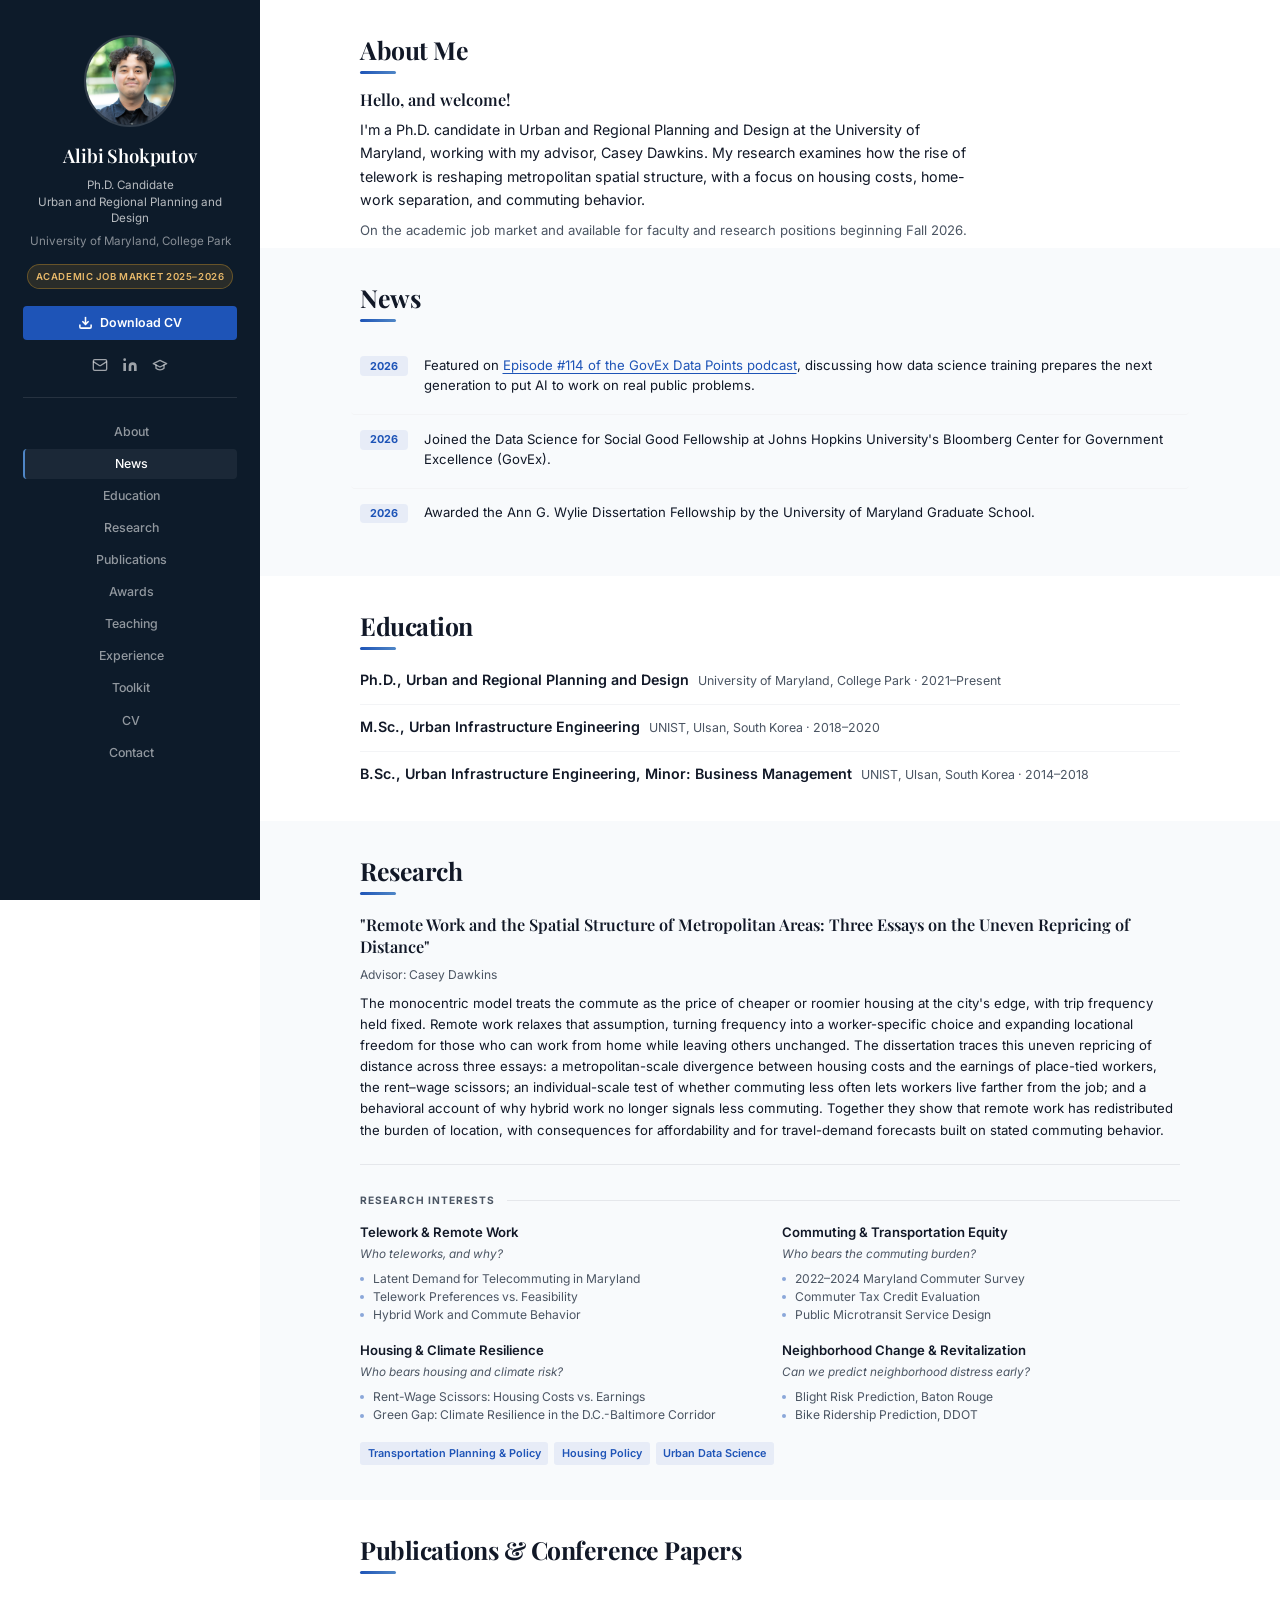
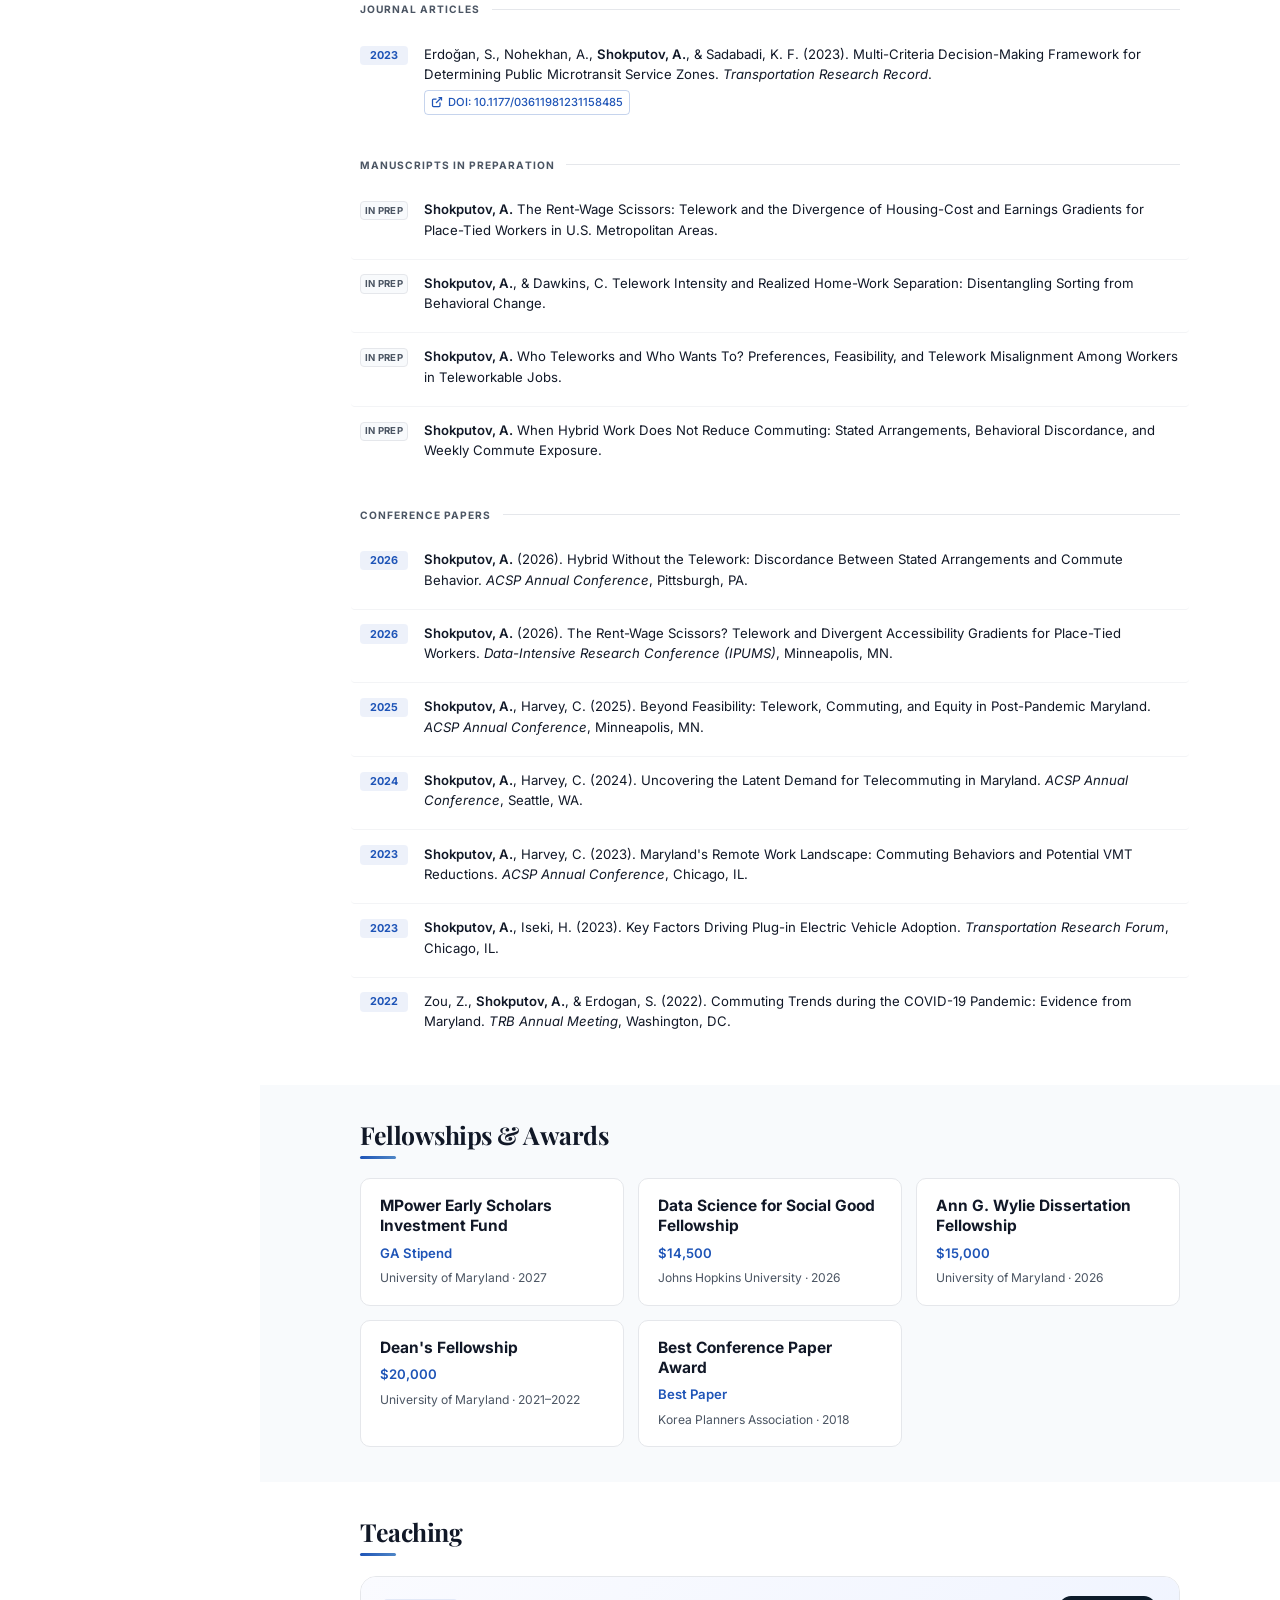
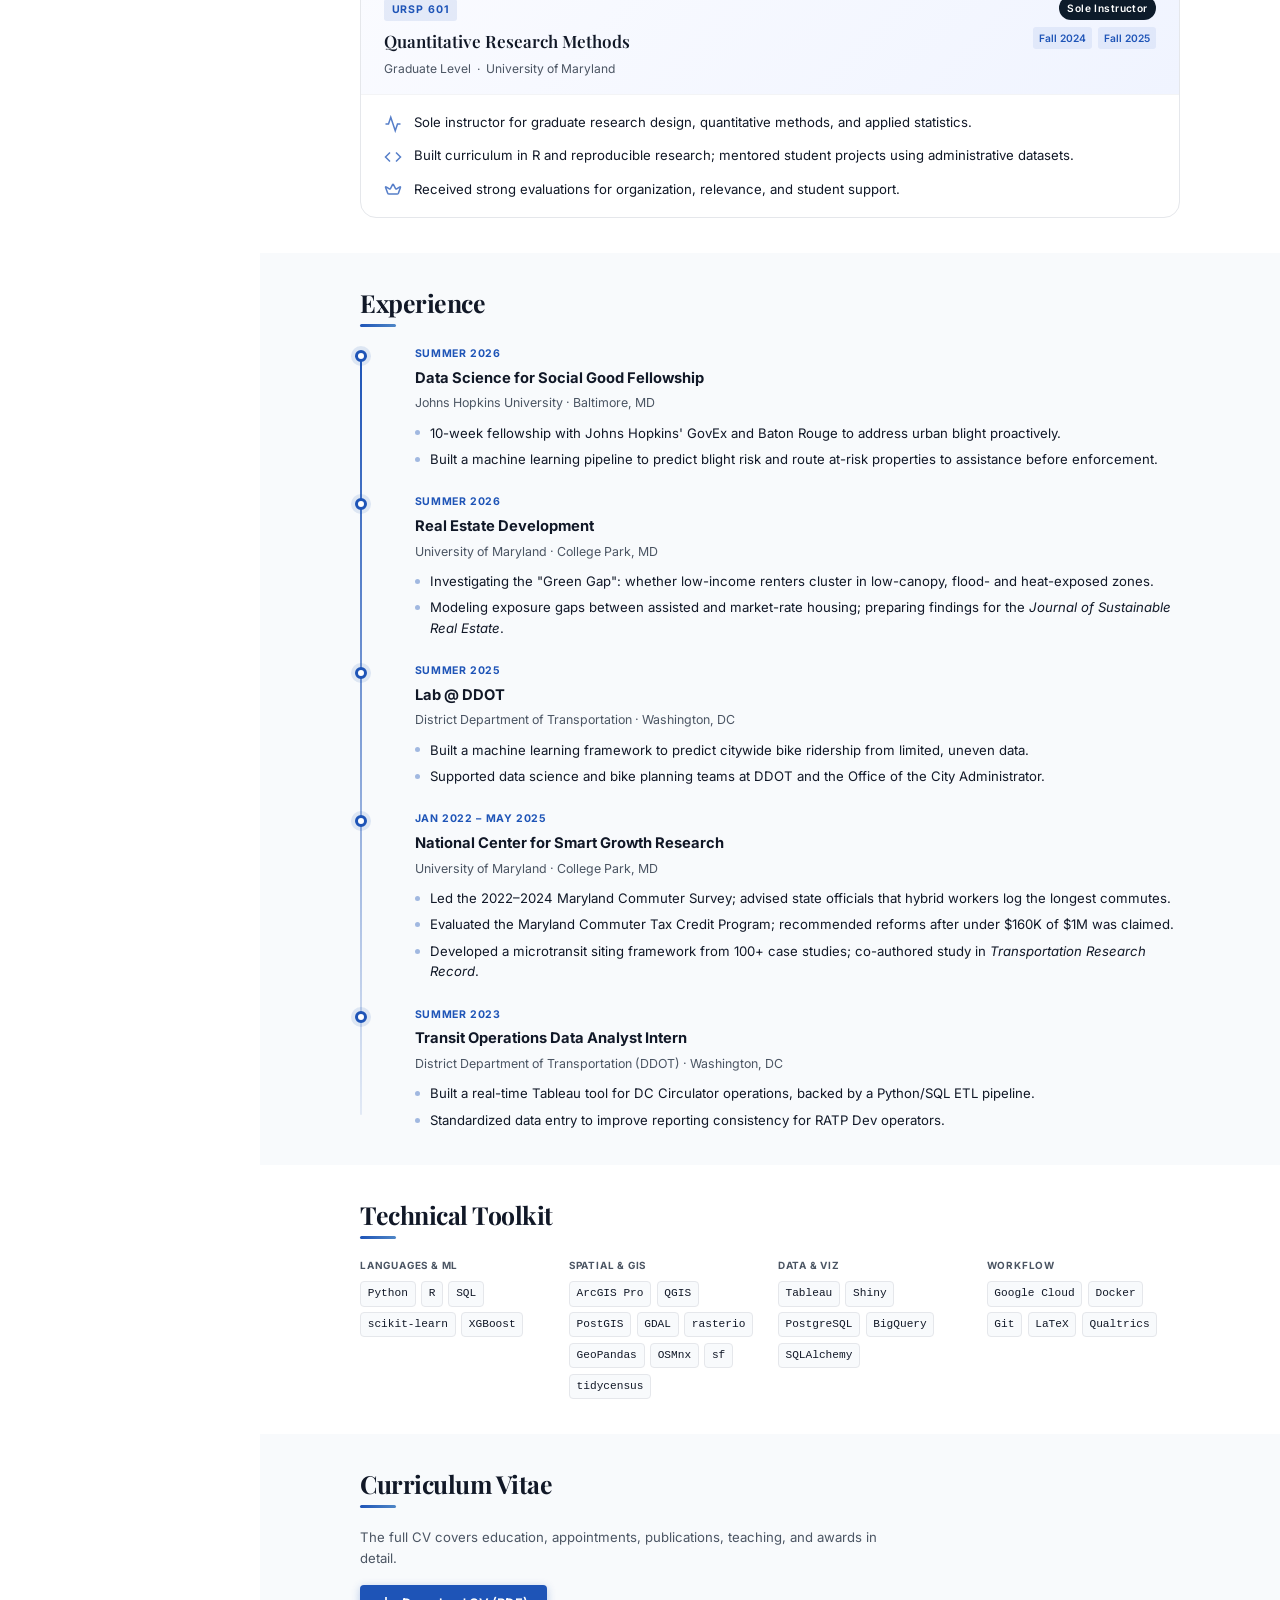
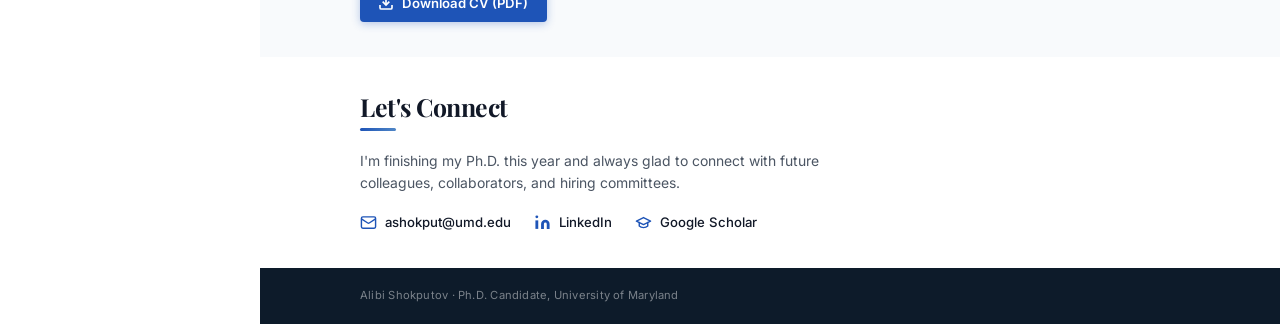
==== index.html @ f3970969 "Add Google Scholar link and a News section Adds the Google Scholar profile to the sidebar and Contac" ====
<!DOCTYPE html>
<html lang="en">
<head>
  <meta charset="UTF-8" />
  <meta name="viewport" content="width=device-width, initial-scale=1.0" />
  <title>Alibi Shokputov · Ph.D. Candidate, Urban Planning</title>
  <meta name="description" content="Alibi Shokputov is a Ph.D. Candidate in Urban and Regional Planning and Design at the University of Maryland, specializing in telework, commuting behavior, and metropolitan spatial economic structure." />
  <meta name="author" content="Alibi Shokputov" />
  <meta property="og:title" content="Alibi Shokputov · Ph.D. Candidate, Urban Planning" />
  <meta property="og:description" content="Ph.D. Candidate at the University of Maryland researching telework, commuting behavior, and metropolitan spatial structure." />
  <meta property="og:type" content="website" />
  <meta property="og:url" content="https://alibishokputov.github.io/" />

  <link rel="preconnect" href="https://fonts.googleapis.com" />
  <link rel="preconnect" href="https://fonts.gstatic.com" crossorigin />
  <link href="https://fonts.googleapis.com/css2?family=Playfair+Display:ital,wght@0,400;0,600;0,700;1,400&family=Inter:wght@300;400;500;600;700&display=swap" rel="stylesheet" />
  <link rel="stylesheet" href="styles.css" />
</head>
<body>

  <a class="skip-link" href="#top">Skip to content</a>

  <!-- ── SIDEBAR ── -->
  <header class="sidebar" id="sidebar">
    <div class="sidebar-bar">
      <a class="sidebar-brand" href="#top">Alibi Shokputov</a>
      <button class="sidebar-toggle" aria-label="Toggle menu" aria-expanded="false" aria-controls="sidebarPanel">
        <svg class="icon-menu" width="22" height="22" viewBox="0 0 24 24" fill="none" stroke="currentColor" stroke-width="2" stroke-linecap="round" aria-hidden="true"><line x1="3" y1="6" x2="21" y2="6"/><line x1="3" y1="12" x2="21" y2="12"/><line x1="3" y1="18" x2="21" y2="18"/></svg>
        <svg class="icon-close" width="22" height="22" viewBox="0 0 24 24" fill="none" stroke="currentColor" stroke-width="2" stroke-linecap="round" aria-hidden="true"><line x1="18" y1="6" x2="6" y2="18"/><line x1="6" y1="6" x2="18" y2="18"/></svg>
      </button>
    </div>

    <div class="sidebar-panel" id="sidebarPanel">
      <div class="sidebar-photo">
        <img
          src="photos/Alibi%20Shokputov%20Headshot%20%287%29.jpg"
          alt="Alibi Shokputov"
          width="104"
          height="104"
        />
      </div>
      <h1 class="sidebar-name">Alibi Shokputov</h1>
      <p class="sidebar-title">Ph.D. Candidate<br>Urban and Regional Planning and Design</p>
      <p class="sidebar-inst">University of Maryland, College Park</p>

      <span class="sidebar-badge">Academic Job Market 2025&ndash;2026</span>

      <a class="sidebar-cv" href="CV_Alibi_Shokputov.pdf" download>
        <svg width="15" height="15" viewBox="0 0 24 24" fill="none" stroke="currentColor" stroke-width="2.5" aria-hidden="true"><path d="M21 15v4a2 2 0 0 1-2 2H5a2 2 0 0 1-2-2v-4"/><polyline points="7 10 12 15 17 10"/><line x1="12" y1="15" x2="12" y2="3"/></svg>
        Download CV
      </a>

      <div class="sidebar-social">
        <a href="mailto:ashokput@umd.edu" aria-label="Email">
          <svg width="16" height="16" viewBox="0 0 24 24" fill="none" stroke="currentColor" stroke-width="2" aria-hidden="true"><rect x="2" y="4" width="20" height="16" rx="2"/><path d="m22 7-8.97 5.7a1.94 1.94 0 0 1-2.06 0L2 7"/></svg>
        </a>
        <a href="https://linkedin.com/in/alibi-shokputov" target="_blank" rel="noopener noreferrer" aria-label="LinkedIn">
          <svg width="16" height="16" viewBox="0 0 24 24" fill="currentColor" aria-hidden="true"><path d="M16 8a6 6 0 0 1 6 6v7h-4v-7a2 2 0 0 0-2-2 2 2 0 0 0-2 2v7h-4v-7a6 6 0 0 1 6-6z"/><rect x="2" y="9" width="4" height="12"/><circle cx="4" cy="4" r="2"/></svg>
        </a>
        <a href="https://scholar.google.com/citations?user=Bo6DQaUAAAAJ&amp;hl=en" target="_blank" rel="noopener noreferrer" aria-label="Google Scholar">
          <svg width="16" height="16" viewBox="0 0 24 24" fill="none" stroke="currentColor" stroke-width="2" stroke-linecap="round" stroke-linejoin="round" aria-hidden="true"><path d="M22 10 12 5 2 10l10 5 10-5Z"/><path d="M6 12v5c3 3 9 3 12 0v-5"/></svg>
        </a>
      </div>

      <nav class="sidebar-nav" aria-label="Section outline">
        <ul>
          <li><a href="#about">About</a></li>
          <li><a href="#news">News</a></li>
          <li><a href="#education">Education</a></li>
          <li><a href="#research">Research</a></li>
          <li><a href="#publications">Publications</a></li>
          <li><a href="#awards">Awards</a></li>
          <li><a href="#teaching">Teaching</a></li>
          <li><a href="#experience">Experience</a></li>
          <li><a href="#toolkit">Toolkit</a></li>
          <li><a href="#cv">CV</a></li>
          <li><a href="#contact">Contact</a></li>
        </ul>
      </nav>
    </div>
  </header>

  <main class="page-main" id="top">

    <!-- ── INTRO ── -->
    <section id="about" class="intro" aria-labelledby="about-heading">
      <div class="container">
        <h2 id="about-heading" class="section-title">About Me</h2>
        <p class="intro-greeting">Hello, and welcome!</p>
        <p class="intro-bio">
          I'm a Ph.D. candidate in Urban and Regional Planning and Design at the
          University of Maryland, working with my advisor, Casey Dawkins. My research
          examines how the rise of telework is reshaping metropolitan spatial structure,
          with a focus on housing costs, home-work separation, and commuting behavior.
        </p>
        <p class="intro-bio-secondary">
          On the academic job market and available for faculty and research positions beginning Fall 2026.
        </p>
      </div>
    </section>

    <!-- ── NEWS ── -->
    <section id="news" class="section section-alt" aria-labelledby="news-heading">
      <div class="container">
        <div class="section-header reveal">
          <h2 id="news-heading" class="section-title">News</h2>
        </div>
        <div class="pub-list">
          <div class="pub-item reveal">
            <div class="pub-year">2026</div>
            <div class="pub-body">
              <p class="pub-citation">
                Featured on <a href="https://open.spotify.com/episode/4eUxn281qxBSCKIvLGZCk2?si=a34c5520b9e842f4" target="_blank" rel="noopener noreferrer">Episode #114 of the GovEx Data Points podcast</a>,
                discussing how data science training prepares the next generation to put AI to work on real public problems.
              </p>
            </div>
          </div>
          <div class="pub-item reveal reveal-delay-1">
            <div class="pub-year">2026</div>
            <div class="pub-body">
              <p class="pub-citation">
                Joined the Data Science for Social Good Fellowship at Johns Hopkins University's Bloomberg Center for Government Excellence (GovEx).
              </p>
            </div>
          </div>
          <div class="pub-item reveal reveal-delay-2">
            <div class="pub-year">2026</div>
            <div class="pub-body">
              <p class="pub-citation">
                Awarded the Ann G. Wylie Dissertation Fellowship by the University of Maryland Graduate School.
              </p>
            </div>
          </div>
        </div>
      </div>
    </section>

    <!-- ── EDUCATION ── -->
    <section id="education" class="section" aria-labelledby="education-heading">
      <div class="container">
        <div class="section-header reveal">
          <h2 id="education-heading" class="section-title">Education</h2>
        </div>

        <ul class="edu-list reveal">
          <li>
            <strong>Ph.D., Urban and Regional Planning and Design</strong>
            <span class="edu-meta">University of Maryland, College Park &middot; 2021&ndash;Present</span>
          </li>
          <li>
            <strong>M.Sc., Urban Infrastructure Engineering</strong>
            <span class="edu-meta">UNIST, Ulsan, South Korea &middot; 2018&ndash;2020</span>
          </li>
          <li>
            <strong>B.Sc., Urban Infrastructure Engineering, Minor: Business Management</strong>
            <span class="edu-meta">UNIST, Ulsan, South Korea &middot; 2014&ndash;2018</span>
          </li>
        </ul>
      </div>
    </section>

    <!-- ── RESEARCH ── -->
    <section id="research" class="section section-alt" aria-labelledby="research-heading">
      <div class="container">
        <div class="section-header reveal">
          <h2 id="research-heading" class="section-title">Research</h2>
        </div>

        <!-- Dissertation -->
        <div class="dissertation-block reveal">
          <h3 class="dissertation-title">
            "Remote Work and the Spatial Structure of Metropolitan Areas: Three Essays on the Uneven Repricing of Distance"
          </h3>
          <p class="dissertation-meta">Advisor: Casey Dawkins</p>
          <p class="dissertation-desc">
            The monocentric model treats the commute as the price of cheaper or roomier
            housing at the city's edge, with trip frequency held fixed. Remote work relaxes
            that assumption, turning frequency into a worker-specific choice and expanding
            locational freedom for those who can work from home while leaving others
            unchanged. The dissertation traces this uneven repricing of distance across
            three essays: a metropolitan-scale divergence between housing costs and the
            earnings of place-tied workers, the rent&ndash;wage scissors; an individual-scale
            test of whether commuting less often lets workers live farther from the job;
            and a behavioral account of why hybrid work no longer signals less commuting.
            Together they show that remote work has redistributed the burden of location,
            with consequences for affordability and for travel-demand forecasts built on
            stated commuting behavior.
          </p>
        </div>

        <!-- Research Focus Areas -->
        <h3 class="subsection-title reveal">Research Interests</h3>
        <div class="research-themes reveal">
          <div class="research-theme">
            <h4>Telework &amp; Remote Work</h4>
            <p class="research-theme-q">Who teleworks, and why?</p>
            <ul>
              <li>Latent Demand for Telecommuting in Maryland</li>
              <li>Telework Preferences vs. Feasibility</li>
              <li>Hybrid Work and Commute Behavior</li>
            </ul>
          </div>
          <div class="research-theme">
            <h4>Commuting &amp; Transportation Equity</h4>
            <p class="research-theme-q">Who bears the commuting burden?</p>
            <ul>
              <li>2022&ndash;2024 Maryland Commuter Survey</li>
              <li>Commuter Tax Credit Evaluation</li>
              <li>Public Microtransit Service Design</li>
            </ul>
          </div>
          <div class="research-theme">
            <h4>Housing &amp; Climate Resilience</h4>
            <p class="research-theme-q">Who bears housing and climate risk?</p>
            <ul>
              <li>Rent-Wage Scissors: Housing Costs vs. Earnings</li>
              <li>Green Gap: Climate Resilience in the D.C.-Baltimore Corridor</li>
            </ul>
          </div>
          <div class="research-theme">
            <h4>Neighborhood Change &amp; Revitalization</h4>
            <p class="research-theme-q">Can we predict neighborhood distress early?</p>
            <ul>
              <li>Blight Risk Prediction, Baton Rouge</li>
              <li>Bike Ridership Prediction, DDOT</li>
            </ul>
          </div>
        </div>
        <div class="research-tags reveal">
          <span class="research-tag">Transportation Planning &amp; Policy</span>
          <span class="research-tag">Housing Policy</span>
          <span class="research-tag">Urban Data Science</span>
        </div>
      </div>
    </section>

    <!-- ── PUBLICATIONS ── -->
    <section id="publications" class="section" aria-labelledby="pub-heading">
      <div class="container">
        <div class="section-header reveal">
          <h2 id="pub-heading" class="section-title">Publications &amp; Conference Papers</h2>
        </div>

        <h3 class="subsection-title reveal">Journal Articles</h3>
        <div class="pub-list">
          <div class="pub-item reveal">
            <div class="pub-year">2023</div>
            <div class="pub-body">
              <p class="pub-citation">
                Erdoğan, S., Nohekhan, A., <strong>Shokputov, A.</strong>, &amp; Sadabadi, K. F. (2023).
                Multi-Criteria Decision-Making Framework for Determining Public Microtransit Service Zones.
                <em>Transportation Research Record</em>.
              </p>
              <a class="pub-doi" href="https://doi.org/10.1177/03611981231158485" target="_blank" rel="noopener noreferrer">
                <svg width="12" height="12" viewBox="0 0 24 24" fill="none" stroke="currentColor" stroke-width="2.5" aria-hidden="true"><path d="M18 13v6a2 2 0 0 1-2 2H5a2 2 0 0 1-2-2V8a2 2 0 0 1 2-2h6"/><polyline points="15 3 21 3 21 9"/><line x1="10" y1="14" x2="21" y2="3"/></svg>
                DOI: 10.1177/03611981231158485
              </a>
            </div>
          </div>
        </div>

        <h3 class="subsection-title reveal">Manuscripts in Preparation</h3>
        <div class="pub-list">
          <div class="pub-item reveal">
            <div class="pub-tag">In Prep</div>
            <div class="pub-body">
              <p class="pub-citation">
                <strong>Shokputov, A.</strong>
                The Rent-Wage Scissors: Telework and the Divergence of Housing-Cost and Earnings Gradients
                for Place-Tied Workers in U.S. Metropolitan Areas.
              </p>
            </div>
          </div>
          <div class="pub-item reveal reveal-delay-1">
            <div class="pub-tag">In Prep</div>
            <div class="pub-body">
              <p class="pub-citation">
                <strong>Shokputov, A.</strong>, &amp; Dawkins, C.
                Telework Intensity and Realized Home-Work Separation: Disentangling Sorting from Behavioral Change.
              </p>
            </div>
          </div>
          <div class="pub-item reveal reveal-delay-2">
            <div class="pub-tag">In Prep</div>
            <div class="pub-body">
              <p class="pub-citation">
                <strong>Shokputov, A.</strong>
                Who Teleworks and Who Wants To? Preferences, Feasibility, and Telework Misalignment Among
                Workers in Teleworkable Jobs.
              </p>
            </div>
          </div>
          <div class="pub-item reveal reveal-delay-3">
            <div class="pub-tag">In Prep</div>
            <div class="pub-body">
              <p class="pub-citation">
                <strong>Shokputov, A.</strong>
                When Hybrid Work Does Not Reduce Commuting: Stated Arrangements, Behavioral Discordance,
                and Weekly Commute Exposure.
              </p>
            </div>
          </div>
        </div>

        <h3 class="subsection-title reveal">Conference Papers</h3>
        <div class="pub-list">
          <div class="pub-item reveal">
            <div class="pub-year">2026</div>
            <div class="pub-body">
              <p class="pub-citation">
                <strong>Shokputov, A.</strong> (2026).
                Hybrid Without the Telework: Discordance Between Stated Arrangements and Commute Behavior.
                <em>ACSP Annual Conference</em>, Pittsburgh, PA.
              </p>
            </div>
          </div>
          <div class="pub-item reveal reveal-delay-1">
            <div class="pub-year">2026</div>
            <div class="pub-body">
              <p class="pub-citation">
                <strong>Shokputov, A.</strong> (2026).
                The Rent-Wage Scissors? Telework and Divergent Accessibility Gradients for Place-Tied Workers.
                <em>Data-Intensive Research Conference (IPUMS)</em>, Minneapolis, MN.
              </p>
            </div>
          </div>
          <div class="pub-item reveal reveal-delay-2">
            <div class="pub-year">2025</div>
            <div class="pub-body">
              <p class="pub-citation">
                <strong>Shokputov, A.</strong>, Harvey, C. (2025).
                Beyond Feasibility: Telework, Commuting, and Equity in Post-Pandemic Maryland.
                <em>ACSP Annual Conference</em>, Minneapolis, MN.
              </p>
            </div>
          </div>
          <div class="pub-item reveal reveal-delay-3">
            <div class="pub-year">2024</div>
            <div class="pub-body">
              <p class="pub-citation">
                <strong>Shokputov, A.</strong>, Harvey, C. (2024).
                Uncovering the Latent Demand for Telecommuting in Maryland.
                <em>ACSP Annual Conference</em>, Seattle, WA.
              </p>
            </div>
          </div>
          <div class="pub-item reveal">
            <div class="pub-year">2023</div>
            <div class="pub-body">
              <p class="pub-citation">
                <strong>Shokputov, A.</strong>, Harvey, C. (2023).
                Maryland's Remote Work Landscape: Commuting Behaviors and Potential VMT Reductions.
                <em>ACSP Annual Conference</em>, Chicago, IL.
              </p>
            </div>
          </div>
          <div class="pub-item reveal reveal-delay-1">
            <div class="pub-year">2023</div>
            <div class="pub-body">
              <p class="pub-citation">
                <strong>Shokputov, A.</strong>, Iseki, H. (2023).
                Key Factors Driving Plug-in Electric Vehicle Adoption.
                <em>Transportation Research Forum</em>, Chicago, IL.
              </p>
            </div>
          </div>
          <div class="pub-item reveal reveal-delay-2">
            <div class="pub-year">2022</div>
            <div class="pub-body">
              <p class="pub-citation">
                Zou, Z., <strong>Shokputov, A.</strong>, &amp; Erdogan, S. (2022).
                Commuting Trends during the COVID-19 Pandemic: Evidence from Maryland.
                <em>TRB Annual Meeting</em>, Washington, DC.
              </p>
            </div>
          </div>
        </div>
      </div>
    </section>

    <!-- ── AWARDS ── -->
    <section id="awards" class="section section-alt" aria-labelledby="awards-heading">
      <div class="container">
        <div class="section-header reveal">
          <h2 id="awards-heading" class="section-title">Fellowships &amp; Awards</h2>
        </div>
        <div class="awards-grid reveal">
          <div class="award-item">
            <div class="award-name">MPower Early Scholars Investment Fund</div>
            <div class="award-amt award-amt-text">GA Stipend</div>
            <div class="award-org">University of Maryland · 2027</div>
          </div>
          <div class="award-item">
            <div class="award-name">Data Science for Social Good Fellowship</div>
            <div class="award-amt">$14,500</div>
            <div class="award-org">Johns Hopkins University · 2026</div>
          </div>
          <div class="award-item">
            <div class="award-name">Ann G. Wylie Dissertation Fellowship</div>
            <div class="award-amt">$15,000</div>
            <div class="award-org">University of Maryland · 2026</div>
          </div>
          <div class="award-item">
            <div class="award-name">Dean's Fellowship</div>
            <div class="award-amt">$20,000</div>
            <div class="award-org">University of Maryland · 2021–2022</div>
          </div>
          <div class="award-item">
            <div class="award-name">Best Conference Paper Award</div>
            <div class="award-amt award-amt-text">Best Paper</div>
            <div class="award-org">Korea Planners Association · 2018</div>
          </div>
        </div>
      </div>
    </section>

    <!-- ── TEACHING ── -->
    <section id="teaching" class="section" aria-labelledby="teach-heading">
      <div class="container">
        <div class="section-header reveal">
          <h2 id="teach-heading" class="section-title">Teaching</h2>
        </div>

        <div class="teaching-card reveal">
          <div class="teaching-card-header">
            <div class="teaching-course">
              <span class="course-code">URSP 601</span>
              <h3 class="course-name">Quantitative Research Methods</h3>
              <p class="course-sub">Graduate Level &nbsp;·&nbsp; University of Maryland</p>
            </div>
            <div class="teaching-meta">
              <div class="teaching-badge">Sole Instructor</div>
              <div class="teaching-terms">
                <span class="term-tag">Fall 2024</span>
                <span class="term-tag">Fall 2025</span>
              </div>
            </div>
          </div>
          <div class="teaching-body">
            <div class="teaching-detail">
              <svg width="18" height="18" viewBox="0 0 24 24" fill="none" stroke="currentColor" stroke-width="2" aria-hidden="true"><polyline points="22 12 18 12 15 21 9 3 6 12 2 12"/></svg>
              <p>Sole instructor for graduate research design, quantitative methods, and applied statistics.</p>
            </div>
            <div class="teaching-detail">
              <svg width="18" height="18" viewBox="0 0 24 24" fill="none" stroke="currentColor" stroke-width="2" aria-hidden="true"><polyline points="16 18 22 12 16 6"/><polyline points="8 6 2 12 8 18"/></svg>
              <p>Built curriculum in R and reproducible research; mentored student projects using administrative datasets.</p>
            </div>
            <div class="teaching-detail">
              <svg width="18" height="18" viewBox="0 0 24 24" fill="none" stroke="currentColor" stroke-width="2" aria-hidden="true"><path d="M11.562 3.266a.5.5 0 0 1 .876 0L15.39 8.87a1 1 0 0 0 1.516.294L21.183 6.4a.5.5 0 0 1 .798.519l-2.815 8.197A2 2 0 0 1 17.268 16H6.732a2 2 0 0 1-1.898-1.385L2.02 6.919a.5.5 0 0 1 .798-.519l4.276 2.764a1 1 0 0 0 1.516-.294z"/></svg>
              <p>Received strong evaluations for organization, relevance, and student support.</p>
            </div>
          </div>
        </div>
      </div>
    </section>

    <!-- ── EXPERIENCE ── -->
    <section id="experience" class="section section-alt" aria-labelledby="exp-heading">
      <div class="container">
        <div class="section-header reveal">
          <h2 id="exp-heading" class="section-title">Experience</h2>
        </div>

        <div class="timeline">

          <div class="timeline-item reveal">
            <div class="timeline-marker">
              <div class="timeline-dot"></div>
            </div>
            <div class="timeline-content">
              <div class="timeline-header">
                <div>
                  <span class="timeline-year">Summer 2026</span>
                  <h3 class="timeline-title">Data Science for Social Good Fellowship</h3>
                  <p class="timeline-org">Johns Hopkins University · Baltimore, MD</p>
                </div>
              </div>
              <ul class="timeline-details">
                <li>10-week fellowship with Johns Hopkins' GovEx and Baton Rouge to address urban blight proactively.</li>
                <li>Built a machine learning pipeline to predict blight risk and route at-risk properties to assistance before enforcement.</li>
              </ul>
            </div>
          </div>

          <div class="timeline-item reveal">
            <div class="timeline-marker">
              <div class="timeline-dot"></div>
            </div>
            <div class="timeline-content">
              <div class="timeline-header">
                <div>
                  <span class="timeline-year">Summer 2026</span>
                  <h3 class="timeline-title">Real Estate Development</h3>
                  <p class="timeline-org">University of Maryland · College Park, MD</p>
                </div>
              </div>
              <ul class="timeline-details">
                <li>Investigating the "Green Gap": whether low-income renters cluster in low-canopy, flood- and heat-exposed zones.</li>
                <li>Modeling exposure gaps between assisted and market-rate housing; preparing findings for the <em>Journal of Sustainable Real Estate</em>.</li>
              </ul>
            </div>
          </div>

          <div class="timeline-item reveal">
            <div class="timeline-marker">
              <div class="timeline-dot"></div>
            </div>
            <div class="timeline-content">
              <div class="timeline-header">
                <div>
                  <span class="timeline-year">Summer 2025</span>
                  <h3 class="timeline-title">Lab @ DDOT</h3>
                  <p class="timeline-org">District Department of Transportation · Washington, DC</p>
                </div>
              </div>
              <ul class="timeline-details">
                <li>Built a machine learning framework to predict citywide bike ridership from limited, uneven data.</li>
                <li>Supported data science and bike planning teams at DDOT and the Office of the City Administrator.</li>
              </ul>
            </div>
          </div>

          <div class="timeline-item reveal">
            <div class="timeline-marker">
              <div class="timeline-dot"></div>
            </div>
            <div class="timeline-content">
              <div class="timeline-header">
                <div>
                  <span class="timeline-year">Jan 2022 – May 2025</span>
                  <h3 class="timeline-title">National Center for Smart Growth Research</h3>
                  <p class="timeline-org">University of Maryland · College Park, MD</p>
                </div>
              </div>
              <ul class="timeline-details">
                <li>Led the 2022&ndash;2024 Maryland Commuter Survey; advised state officials that hybrid workers log the longest commutes.</li>
                <li>Evaluated the Maryland Commuter Tax Credit Program; recommended reforms after under $160K of $1M was claimed.</li>
                <li>Developed a microtransit siting framework from 100+ case studies; co-authored study in <em>Transportation Research Record</em>.</li>
              </ul>
            </div>
          </div>

          <div class="timeline-item reveal">
            <div class="timeline-marker">
              <div class="timeline-dot"></div>
            </div>
            <div class="timeline-content">
              <div class="timeline-header">
                <div>
                  <span class="timeline-year">Summer 2023</span>
                  <h3 class="timeline-title">Transit Operations Data Analyst Intern</h3>
                  <p class="timeline-org">District Department of Transportation (DDOT) · Washington, DC</p>
                </div>
              </div>
              <ul class="timeline-details">
                <li>Built a real-time Tableau tool for DC Circulator operations, backed by a Python/SQL ETL pipeline.</li>
                <li>Standardized data entry to improve reporting consistency for RATP Dev operators.</li>
              </ul>
            </div>
          </div>

        </div><!-- /timeline -->

      </div>
    </section>

    <!-- ── TOOLKIT ── -->
    <section id="toolkit" class="section" aria-labelledby="toolkit-heading">
      <div class="container">
        <div class="section-header reveal">
          <h2 id="toolkit-heading" class="section-title">Technical Toolkit</h2>
        </div>
        <div class="toolkit-grid reveal">
          <div class="toolkit-group">
            <p class="toolkit-group-label">Languages &amp; ML</p>
            <div class="toolkit-tags">
              <span class="tag">Python</span>
              <span class="tag">R</span>
              <span class="tag">SQL</span>
              <span class="tag">scikit-learn</span>
              <span class="tag">XGBoost</span>
            </div>
          </div>
          <div class="toolkit-group">
            <p class="toolkit-group-label">Spatial &amp; GIS</p>
            <div class="toolkit-tags">
              <span class="tag">ArcGIS Pro</span>
              <span class="tag">QGIS</span>
              <span class="tag">PostGIS</span>
              <span class="tag">GDAL</span>
              <span class="tag">rasterio</span>
              <span class="tag">GeoPandas</span>
              <span class="tag">OSMnx</span>
              <span class="tag">sf</span>
              <span class="tag">tidycensus</span>
            </div>
          </div>
          <div class="toolkit-group">
            <p class="toolkit-group-label">Data &amp; Viz</p>
            <div class="toolkit-tags">
              <span class="tag">Tableau</span>
              <span class="tag">Shiny</span>
              <span class="tag">PostgreSQL</span>
              <span class="tag">BigQuery</span>
              <span class="tag">SQLAlchemy</span>
            </div>
          </div>
          <div class="toolkit-group">
            <p class="toolkit-group-label">Workflow</p>
            <div class="toolkit-tags">
              <span class="tag">Google Cloud</span>
              <span class="tag">Docker</span>
              <span class="tag">Git</span>
              <span class="tag">LaTeX</span>
              <span class="tag">Qualtrics</span>
            </div>
          </div>
        </div>
      </div>
    </section>

    <!-- ── CV ── -->
    <section id="cv" class="section section-alt" aria-labelledby="cv-heading">
      <div class="container">
        <div class="section-header reveal">
          <h2 id="cv-heading" class="section-title">Curriculum Vitae</h2>
        </div>
        <p class="cv-lede reveal">The full CV covers education, appointments, publications, teaching, and awards in detail.</p>
        <div class="cv-actions reveal">
          <a class="btn-primary" href="CV_Alibi_Shokputov.pdf" download>
            <svg width="16" height="16" viewBox="0 0 24 24" fill="none" stroke="currentColor" stroke-width="2.5" aria-hidden="true"><path d="M21 15v4a2 2 0 0 1-2 2H5a2 2 0 0 1-2-2v-4"/><polyline points="7 10 12 15 17 10"/><line x1="12" y1="15" x2="12" y2="3"/></svg>
            Download CV (PDF)
          </a>
        </div>
      </div>
    </section>

    <!-- ── CONTACT ── -->
    <section id="contact" class="section" aria-labelledby="contact-heading">
      <div class="container">
        <div class="section-header reveal">
          <h2 id="contact-heading" class="section-title">Let's Connect</h2>
        </div>
        <div class="contact-block reveal">
          <p class="contact-lede">
            I'm finishing my Ph.D. this year and always glad to connect with future colleagues, collaborators, and hiring committees.
          </p>
          <div class="contact-methods">
            <a href="mailto:ashokput@umd.edu" class="contact-method">
              <svg width="17" height="17" viewBox="0 0 24 24" fill="none" stroke="currentColor" stroke-width="2" aria-hidden="true"><rect x="2" y="4" width="20" height="16" rx="2"/><path d="m22 7-8.97 5.7a1.94 1.94 0 0 1-2.06 0L2 7"/></svg>
              ashokput@umd.edu
            </a>
            <a href="https://linkedin.com/in/alibi-shokputov" target="_blank" rel="noopener noreferrer" class="contact-method">
              <svg width="17" height="17" viewBox="0 0 24 24" fill="currentColor" aria-hidden="true"><path d="M16 8a6 6 0 0 1 6 6v7h-4v-7a2 2 0 0 0-2-2 2 2 0 0 0-2 2v7h-4v-7a6 6 0 0 1 6-6z"/><rect x="2" y="9" width="4" height="12"/><circle cx="4" cy="4" r="2"/></svg>
              LinkedIn
            </a>
            <a href="https://scholar.google.com/citations?user=Bo6DQaUAAAAJ&amp;hl=en" target="_blank" rel="noopener noreferrer" class="contact-method">
              <svg width="17" height="17" viewBox="0 0 24 24" fill="none" stroke="currentColor" stroke-width="2" stroke-linecap="round" stroke-linejoin="round" aria-hidden="true"><path d="M22 10 12 5 2 10l10 5 10-5Z"/><path d="M6 12v5c3 3 9 3 12 0v-5"/></svg>
              Google Scholar
            </a>
          </div>
        </div>
      </div>
    </section>

  </main>

  <!-- ── FOOTER ── -->
  <footer class="site-footer">
    <div class="container">
      <p class="footer-line">Alibi Shokputov · Ph.D. Candidate, University of Maryland</p>
    </div>
  </footer>

  <script>
    // ── Mobile sidebar toggle ──
    const toggle = document.querySelector('.sidebar-toggle');
    const panel = document.getElementById('sidebarPanel');
    toggle.addEventListener('click', () => {
      const expanded = toggle.getAttribute('aria-expanded') === 'true';
      toggle.setAttribute('aria-expanded', String(!expanded));
      panel.classList.toggle('is-open');
      document.body.classList.toggle('nav-open');
    });
    panel.querySelectorAll('a').forEach(link => {
      link.addEventListener('click', () => {
        panel.classList.remove('is-open');
        document.body.classList.remove('nav-open');
        toggle.setAttribute('aria-expanded', 'false');
      });
    });

    // ── Scroll reveal ──
    const reveals = document.querySelectorAll('.reveal');
    const revealObserver = new IntersectionObserver(entries => {
      entries.forEach(e => {
        if (e.isIntersecting) {
          e.target.classList.add('is-visible');
          revealObserver.unobserve(e.target);
        }
      });
    }, { threshold: 0.12 });
    reveals.forEach(el => revealObserver.observe(el));

    // ── Active outline link ──
    const sections = document.querySelectorAll('section[id]');
    const navAnchors = document.querySelectorAll('.sidebar-nav a[href^="#"]');
    const activeObserver = new IntersectionObserver(entries => {
      entries.forEach(entry => {
        if (entry.isIntersecting) {
          navAnchors.forEach(a => {
            a.classList.toggle('is-active', a.getAttribute('href') === '#' + entry.target.id);
          });
        }
      });
    }, { rootMargin: '-25% 0px -65% 0px' });
    sections.forEach(s => activeObserver.observe(s));
  </script>
</body>
</html>
---- styles.css ----
/* ════════════════════════════════════════════════
   ALIBI SHOKPUTOV - Academic Portfolio
   ════════════════════════════════════════════════ */

/* ── Variables ── */
:root {
  --navy:         #0d1b2a;
  --navy-mid:     #132a42;
  --blue:         #1e54b7;
  --blue-hover:   #1645a0;
  --blue-light:   #4f86c6;
  --blue-glow:    rgba(30, 84, 183, 0.18);
  --text:         #111827;
  --text-muted:   #4b5563;
  --text-light:   #9ca3af;
  --border:       #e5e7eb;
  --border-light: #f3f4f6;
  --bg:           #ffffff;
  --bg-alt:       #f8fafc;
  --bg-card:      #ffffff;
  --shadow-sm:    0 1px 3px rgba(0,0,0,0.06), 0 1px 2px rgba(0,0,0,0.04);
  --shadow-md:    0 4px 16px rgba(0,0,0,0.08), 0 2px 6px rgba(0,0,0,0.05);
  --shadow-lg:    0 12px 40px rgba(0,0,0,0.12), 0 4px 12px rgba(0,0,0,0.06);
  --radius-sm:    4px;
  --radius-md:    10px;
  --radius-lg:    16px;
  --max-w:        820px;
  --sidebar-w:    260px;
  --bar-h:        56px;
  --font-serif:   'Playfair Display', Georgia, 'Times New Roman', serif;
  --font-sans:    'Inter', system-ui, -apple-system, sans-serif;
  --transition:   0.2s cubic-bezier(0.4, 0, 0.2, 1);
}

/* ── Reset ── */
*, *::before, *::after { box-sizing: border-box; margin: 0; padding: 0; }
html {
  scroll-behavior: smooth;
  scroll-padding-top: 16px;
  font-size: 15.5px;
}
body {
  font-family: var(--font-sans);
  color: var(--text);
  background: var(--bg);
  line-height: 1.6;
  -webkit-font-smoothing: antialiased;
  -moz-osx-font-smoothing: grayscale;
  overflow-x: hidden;
}
body.nav-open { overflow: hidden; }
img { display: block; max-width: 100%; }
a { color: var(--blue); text-decoration: underline; text-underline-offset: 3px; }
a:hover { color: var(--blue-hover); }
em { font-style: italic; }
strong { font-weight: 600; }

.skip-link {
  position: absolute;
  left: -999px;
  top: 0;
  background: var(--blue);
  color: #fff;
  padding: 0.6em 1em;
  z-index: 1000;
  border-radius: 0 0 var(--radius-sm) 0;
}
.skip-link:focus { left: 0; }

/* ── Layout ── */
.container {
  width: min(var(--max-w), 100% - 2.5rem);
  margin-inline: auto;
}

/* ══════════════════════════════════════════════
   SIDEBAR
══════════════════════════════════════════════ */
.sidebar {
  position: fixed;
  top: 0; left: 0; bottom: 0;
  width: var(--sidebar-w);
  background: var(--navy);
  overflow-y: auto;
  z-index: 300;
}

.sidebar-bar { display: none; }
.sidebar-toggle {
  display: none;
  align-items: center;
  justify-content: center;
  width: 32px;
  height: 32px;
  background: none;
  border: none;
  appearance: none;
  -webkit-appearance: none;
  color: #fff;
  cursor: pointer;
  padding: 0;
  flex-shrink: 0;
}
.sidebar-toggle .icon-close { display: none; }
.sidebar-toggle[aria-expanded="true"] .icon-menu { display: none; }
.sidebar-toggle[aria-expanded="true"] .icon-close { display: block; }

.sidebar-panel {
  display: flex;
  flex-direction: column;
  align-items: center;
  text-align: center;
  padding: 2.25rem 1.5rem;
}

.sidebar-photo {
  width: 92px;
  height: 92px;
  border-radius: 50%;
  overflow: hidden;
  border: 2px solid rgba(255,255,255,0.15);
  margin-bottom: 0.9rem;
  flex-shrink: 0;
}
.sidebar-photo img {
  width: 100%;
  height: 100%;
  object-fit: cover;
  object-position: center top;
}

.sidebar-name {
  font-family: var(--font-serif);
  font-size: 1.2rem;
  font-weight: 600;
  color: #fff;
  letter-spacing: -0.01em;
  margin-bottom: 0.4rem;
}

.sidebar-title {
  font-size: 0.75rem;
  color: rgba(255,255,255,0.7);
  line-height: 1.45;
  margin-bottom: 0.3rem;
}

.sidebar-inst {
  font-size: 0.75rem;
  color: rgba(255,255,255,0.5);
  margin-bottom: 0.9rem;
}

.sidebar-badge {
  display: inline-block;
  background: rgba(201,146,42,0.15);
  border: 1px solid rgba(201,146,42,0.4);
  color: #e8b96a;
  font-size: 0.62rem;
  font-weight: 600;
  letter-spacing: 0.06em;
  text-transform: uppercase;
  padding: 0.35em 0.75em;
  border-radius: 2rem;
  margin-bottom: 1.1rem;
}

.sidebar-cv {
  display: inline-flex;
  align-items: center;
  justify-content: center;
  gap: 0.45rem;
  width: 100%;
  padding: 0.6em 1em;
  background: var(--blue);
  color: #fff;
  font-size: 0.8rem;
  font-weight: 600;
  border-radius: var(--radius-sm);
  text-decoration: none;
  margin-bottom: 1.1rem;
  transition: background var(--transition);
}
.sidebar-cv:hover { background: var(--blue-hover); color: #fff; }

.sidebar-social {
  display: flex;
  justify-content: center;
  gap: 0.9rem;
  margin-bottom: 1.5rem;
}
.sidebar-social a {
  display: flex;
  color: rgba(255,255,255,0.6);
  transition: color var(--transition);
}
.sidebar-social a:hover { color: #fff; }

.sidebar-nav {
  width: 100%;
  padding-top: 1.25rem;
  border-top: 1px solid rgba(255,255,255,0.1);
}
.sidebar-nav ul { list-style: none; display: flex; flex-direction: column; gap: 0.15rem; }
.sidebar-nav a {
  display: block;
  padding: 0.4em 0.5em;
  font-size: 0.8rem;
  font-weight: 500;
  color: rgba(255,255,255,0.55);
  text-decoration: none;
  border-radius: var(--radius-sm);
  border-left: 2px solid transparent;
  transition: color var(--transition), background var(--transition), border-color var(--transition);
}
.sidebar-nav a:hover { color: #fff; background: rgba(255,255,255,0.05); }
.sidebar-nav a.is-active {
  color: #fff;
  border-left-color: var(--blue-light);
  background: rgba(255,255,255,0.06);
}

/* ══════════════════════════════════════════════
   MAIN CONTENT OFFSET
══════════════════════════════════════════════ */
.page-main { margin-left: var(--sidebar-w); }
.site-footer { margin-left: var(--sidebar-w); }

/* ══════════════════════════════════════════════
   BUTTONS
══════════════════════════════════════════════ */
.btn-primary {
  display: inline-flex;
  align-items: center;
  gap: 0.5rem;
  padding: 0.6em 1.4em;
  background: var(--blue);
  color: #fff !important;
  font-size: 0.85rem;
  font-weight: 600;
  border-radius: var(--radius-sm);
  text-decoration: none;
  transition: background var(--transition), transform var(--transition), box-shadow var(--transition);
  box-shadow: 0 2px 8px rgba(30,84,183,0.3);
}
.btn-primary:hover {
  background: var(--blue-hover);
  transform: translateY(-1px);
  box-shadow: 0 4px 16px rgba(30,84,183,0.4);
  color: #fff !important;
}
.btn-primary:active { transform: translateY(0); }

.btn-secondary {
  display: inline-flex;
  align-items: center;
  gap: 0.5rem;
  padding: 0.6em 1.4em;
  background: transparent;
  color: var(--blue) !important;
  font-size: 0.85rem;
  font-weight: 600;
  border: 1.5px solid var(--blue);
  border-radius: var(--radius-sm);
  text-decoration: none;
  transition: background var(--transition), transform var(--transition);
}
.btn-secondary:hover {
  background: rgba(30,84,183,0.05);
  transform: translateY(-1px);
}

/* ══════════════════════════════════════════════
   SCROLL REVEAL
══════════════════════════════════════════════ */
.reveal {
  opacity: 0;
  transform: translateY(16px);
  transition: opacity 0.5s cubic-bezier(0.4,0,0.2,1),
              transform 0.5s cubic-bezier(0.4,0,0.2,1);
}
.reveal.is-visible { opacity: 1; transform: translateY(0); }
.reveal-delay-1 { transition-delay: 0.06s; }
.reveal-delay-2 { transition-delay: 0.12s; }
.reveal-delay-3 { transition-delay: 0.18s; }
.reveal-delay-4 { transition-delay: 0.24s; }

/* ══════════════════════════════════════════════
   INTRO
══════════════════════════════════════════════ */
.intro {
  padding: 2.25rem 0 0.5rem;
}
.intro .section-title { margin-bottom: 0.75rem; }
.intro-greeting {
  font-family: var(--font-serif);
  font-size: 1.05rem;
  font-weight: 600;
  color: var(--text);
  margin-bottom: 0.4rem;
}
.intro-bio {
  font-size: 0.92rem;
  color: var(--text);
  line-height: 1.65;
  max-width: 620px;
  margin-bottom: 0.5rem;
}
.intro-bio-secondary {
  font-size: 0.85rem;
  color: var(--text-muted);
}

/* ══════════════════════════════════════════════
   SECTIONS - SHARED
══════════════════════════════════════════════ */
.section { padding: 2.25rem 0; }
.section-alt { background: var(--bg-alt); }

.section-header { margin-bottom: 1.25rem; }

.section-title {
  font-family: var(--font-serif);
  font-size: clamp(1.3rem, 2.6vw, 1.6rem);
  font-weight: 700;
  color: var(--text);
  letter-spacing: -0.02em;
  line-height: 1.2;
  position: relative;
  padding-bottom: 0.6rem;
}
.section-title::after {
  content: '';
  position: absolute;
  bottom: 0;
  left: 0;
  width: 36px;
  height: 3px;
  background: linear-gradient(90deg, var(--blue), var(--blue-light));
  border-radius: 2px;
}

.subsection-title {
  font-size: 0.66rem;
  font-weight: 700;
  letter-spacing: 0.1em;
  text-transform: uppercase;
  color: var(--text-muted);
  margin-top: 1.75rem;
  margin-bottom: 0.85rem;
  display: flex;
  align-items: center;
  gap: 0.75rem;
}
.subsection-title::after {
  content: '';
  flex: 1;
  height: 1px;
  background: var(--border);
}

/* ══════════════════════════════════════════════
   EDUCATION
══════════════════════════════════════════════ */
.edu-list {
  list-style: none;
  display: flex;
  flex-direction: column;
  gap: 0.75rem;
}
.edu-list li {
  display: flex;
  flex-wrap: wrap;
  align-items: baseline;
  gap: 0.1rem 0.6rem;
  padding-bottom: 0.75rem;
  border-bottom: 1px solid var(--border-light);
}
.edu-list li:last-child { border-bottom: none; padding-bottom: 0; }
.edu-list strong {
  font-size: 0.92rem;
  font-weight: 600;
  color: var(--text);
}
.edu-meta {
  font-size: 0.8rem;
  color: var(--text-muted);
}

/* ══════════════════════════════════════════════
   RESEARCH - DISSERTATION
══════════════════════════════════════════════ */
.dissertation-block {
  padding-bottom: 1.5rem;
  margin-bottom: 1.5rem;
  border-bottom: 1px solid var(--border);
}

.dissertation-title {
  font-family: var(--font-serif);
  font-size: 1.05rem;
  font-weight: 600;
  color: var(--text);
  line-height: 1.35;
  margin-bottom: 0.4rem;
}

.dissertation-meta {
  font-size: 0.78rem;
  color: var(--text-muted);
  margin-bottom: 0.6rem;
}

.dissertation-desc {
  font-size: 0.85rem;
  line-height: 1.6;
  color: var(--text);
}

/* ══════════════════════════════════════════════
   RESEARCH - THEMES
══════════════════════════════════════════════ */
.research-themes {
  display: grid;
  grid-template-columns: 1fr 1fr;
  gap: 1rem 1.5rem;
}

.research-theme h4 {
  font-size: 0.85rem;
  font-weight: 600;
  color: var(--text);
  margin-bottom: 0.15rem;
}

.research-theme-q {
  font-size: 0.76rem;
  color: var(--text-muted);
  font-style: italic;
  margin-bottom: 0.4rem;
}

.research-theme ul {
  list-style: none;
}
.research-theme li {
  font-size: 0.78rem;
  color: var(--text-muted);
  line-height: 1.5;
  padding-left: 0.85rem;
  position: relative;
}
.research-theme li::before {
  content: '';
  position: absolute;
  left: 0;
  top: 0.6em;
  width: 4px; height: 4px;
  border-radius: 50%;
  background: var(--blue);
  opacity: 0.5;
}

.research-tags {
  display: flex;
  flex-wrap: wrap;
  gap: 0.4rem;
  margin-top: 1.1rem;
}
.research-tag {
  font-size: 0.7rem;
  font-weight: 600;
  color: var(--blue);
  background: rgba(30,84,183,0.08);
  padding: 0.3em 0.7em;
  border-radius: 3px;
}

/* ══════════════════════════════════════════════
   TOOLKIT
══════════════════════════════════════════════ */
.toolkit-grid {
  display: grid;
  grid-template-columns: repeat(4, 1fr);
  gap: 1rem;
}

.toolkit-group-label {
  font-size: 0.64rem;
  font-weight: 700;
  letter-spacing: 0.08em;
  text-transform: uppercase;
  color: var(--text-muted);
  margin-bottom: 0.45rem;
}

.toolkit-tags {
  display: flex;
  flex-wrap: wrap;
  gap: 0.35rem;
}

.tag {
  display: inline-block;
  padding: 0.25em 0.6em;
  background: var(--bg-alt);
  border: 1px solid var(--border);
  border-radius: 4px;
  font-size: 0.72rem;
  font-family: 'Courier New', monospace;
  color: var(--text);
  transition: background var(--transition), border-color var(--transition), color var(--transition);
  cursor: default;
}
.tag:hover {
  background: rgba(30,84,183,0.07);
  border-color: rgba(30,84,183,0.3);
  color: var(--blue);
}

/* ══════════════════════════════════════════════
   PUBLICATIONS
══════════════════════════════════════════════ */
.pub-list {
  display: flex;
  flex-direction: column;
  gap: 0;
}

.pub-item {
  display: grid;
  grid-template-columns: 48px 1fr;
  gap: 1rem;
  padding: 0.85rem 0;
  border-bottom: 1px solid var(--border-light);
  align-items: start;
  transition: background var(--transition);
  border-radius: var(--radius-sm);
  margin-inline: -0.6rem;
  padding-inline: 0.6rem;
}
.pub-item:last-child { border-bottom: none; }
.pub-item:hover { background: rgba(30,84,183,0.02); }

.pub-year {
  font-size: 0.7rem;
  font-weight: 700;
  color: var(--blue);
  background: rgba(30,84,183,0.08);
  border-radius: var(--radius-sm);
  padding: 0.3em 0.4em;
  text-align: center;
  line-height: 1.2;
  flex-shrink: 0;
  margin-top: 0.1rem;
}

.pub-tag {
  font-size: 0.62rem;
  font-weight: 700;
  letter-spacing: 0.03em;
  text-transform: uppercase;
  color: var(--text-muted);
  background: var(--bg-alt);
  border: 1px solid var(--border);
  border-radius: var(--radius-sm);
  padding: 0.3em 0.3em;
  text-align: center;
  line-height: 1.2;
  flex-shrink: 0;
  margin-top: 0.1rem;
}

.pub-citation {
  font-size: 0.85rem;
  line-height: 1.55;
  color: var(--text);
  margin-bottom: 0.35rem;
}

.pub-doi {
  display: inline-flex;
  align-items: center;
  gap: 0.35rem;
  font-size: 0.72rem;
  font-weight: 500;
  color: var(--blue);
  text-decoration: none;
  padding: 0.2em 0.55em;
  border: 1px solid rgba(30,84,183,0.25);
  border-radius: var(--radius-sm);
  transition: background var(--transition), border-color var(--transition);
}
.pub-doi:hover {
  background: rgba(30,84,183,0.07);
  border-color: var(--blue);
  text-decoration: none;
}

/* ══════════════════════════════════════════════
   TEACHING
══════════════════════════════════════════════ */
.teaching-card {
  background: var(--bg-card);
  border: 1px solid var(--border);
  border-radius: var(--radius-lg);
  overflow: hidden;
  transition: box-shadow var(--transition);
}
.teaching-card:hover { box-shadow: var(--shadow-md); }

.teaching-card-header {
  display: flex;
  justify-content: space-between;
  align-items: flex-start;
  gap: 1.25rem;
  padding: 1.25rem 1.5rem 1rem;
  border-bottom: 1px solid var(--border-light);
  background: linear-gradient(135deg, #fafbff 0%, #f0f4ff 100%);
  flex-wrap: wrap;
}

.course-code {
  display: inline-block;
  font-size: 0.68rem;
  font-weight: 700;
  letter-spacing: 0.08em;
  text-transform: uppercase;
  color: var(--blue);
  background: rgba(30,84,183,0.1);
  padding: 0.25em 0.7em;
  border-radius: 3px;
  margin-bottom: 0.4rem;
}

.course-name {
  font-family: var(--font-serif);
  font-size: 1.1rem;
  font-weight: 600;
  color: var(--text);
  margin-bottom: 0.25rem;
}

.course-sub {
  font-size: 0.78rem;
  color: var(--text-muted);
}

.teaching-meta {
  display: flex;
  flex-direction: column;
  align-items: flex-end;
  gap: 0.5rem;
  flex-shrink: 0;
}

.teaching-badge {
  display: inline-block;
  background: var(--navy);
  color: #fff;
  font-size: 0.66rem;
  font-weight: 600;
  letter-spacing: 0.04em;
  padding: 0.35em 0.8em;
  border-radius: 2rem;
}

.teaching-terms {
  display: flex;
  gap: 0.35rem;
}

.term-tag {
  font-size: 0.66rem;
  font-weight: 600;
  padding: 0.25em 0.6em;
  background: rgba(30,84,183,0.08);
  color: var(--blue);
  border-radius: 3px;
}

.teaching-body {
  padding: 1.1rem 1.5rem;
  display: flex;
  flex-direction: column;
  gap: 0.8rem;
}

.teaching-detail {
  display: flex;
  gap: 0.75rem;
  align-items: flex-start;
}

.teaching-detail svg {
  flex-shrink: 0;
  color: var(--blue);
  margin-top: 0.2rem;
  opacity: 0.75;
}

.teaching-detail p {
  font-size: 0.85rem;
  line-height: 1.55;
  color: var(--text);
}

/* ══════════════════════════════════════════════
   EXPERIENCE - TIMELINE
══════════════════════════════════════════════ */
.timeline {
  position: relative;
  padding-left: 1.5rem;
}
.timeline::before {
  content: '';
  position: absolute;
  left: 0;
  top: 0.5rem;
  bottom: 1rem;
  width: 2px;
  background: linear-gradient(to bottom, var(--blue), rgba(30,84,183,0.1));
  border-radius: 1px;
}

.timeline-item {
  position: relative;
  display: grid;
  grid-template-columns: auto 1fr;
  gap: 0 1.25rem;
  padding-bottom: 1.6rem;
}
.timeline-item:last-child { padding-bottom: 0; }

.timeline-marker {
  display: flex;
  align-items: flex-start;
  margin-top: 0.25rem;
}

.timeline-dot {
  width: 12px; height: 12px;
  border-radius: 50%;
  background: var(--bg);
  border: 3px solid var(--blue);
  flex-shrink: 0;
  position: relative;
  left: calc(-1.5rem - 6px + 1px);
  box-shadow: 0 0 0 4px rgba(30,84,183,0.12);
  transition: transform var(--transition), box-shadow var(--transition);
}
.timeline-item:hover .timeline-dot {
  transform: scale(1.25);
  box-shadow: 0 0 0 6px rgba(30,84,183,0.15);
}

.timeline-content {
  flex: 1;
}

.timeline-header {
  display: flex;
  justify-content: space-between;
  align-items: flex-start;
  gap: 1rem;
  margin-bottom: 0.6rem;
  flex-wrap: wrap;
}

.timeline-year {
  display: block;
  font-size: 0.68rem;
  font-weight: 700;
  letter-spacing: 0.06em;
  text-transform: uppercase;
  color: var(--blue);
  margin-bottom: 0.25rem;
}

.timeline-title {
  font-size: 0.95rem;
  font-weight: 700;
  font-family: var(--font-sans);
  color: var(--text);
  margin-bottom: 0.2rem;
}

.timeline-org {
  font-size: 0.8rem;
  color: var(--text-muted);
}

.timeline-details {
  list-style: none;
  display: flex;
  flex-direction: column;
  gap: 0.4rem;
}
.timeline-details li {
  font-size: 0.85rem;
  line-height: 1.55;
  color: var(--text);
  padding-left: 1rem;
  position: relative;
}
.timeline-details li::before {
  content: '';
  position: absolute;
  left: 0;
  top: 0.6em;
  width: 5px; height: 5px;
  border-radius: 50%;
  background: var(--blue);
  opacity: 0.4;
}

/* ══════════════════════════════════════════════
   AWARDS
══════════════════════════════════════════════ */
.awards-grid {
  display: grid;
  grid-template-columns: repeat(auto-fit, minmax(220px, 1fr));
  gap: 0.9rem;
}

.award-item {
  background: var(--bg-card);
  border: 1px solid var(--border);
  border-radius: var(--radius-md);
  padding: 1.1rem 1.25rem;
  text-align: left;
  transition: box-shadow var(--transition), border-color var(--transition);
}
.award-item:hover { box-shadow: var(--shadow-md); border-color: rgba(30,84,183,0.25); }

.award-name {
  font-size: 1rem;
  font-weight: 700;
  color: var(--text);
  line-height: 1.3;
  margin-bottom: 0.4rem;
}

.award-amt {
  font-size: 0.85rem;
  font-weight: 600;
  color: var(--blue);
  margin-bottom: 0.3rem;
}
.award-amt-text { font-size: 0.85rem; }

.award-org {
  font-size: 0.78rem;
  color: var(--text-muted);
}

/* ══════════════════════════════════════════════
   CV SECTION
══════════════════════════════════════════════ */
.cv-lede {
  font-size: 0.85rem;
  color: var(--text-muted);
  margin-bottom: 1rem;
  max-width: 520px;
}

.cv-actions {
  display: flex;
  gap: 0.75rem;
  flex-wrap: wrap;
}

/* ══════════════════════════════════════════════
   CONTACT
══════════════════════════════════════════════ */
.contact-lede {
  font-size: 0.9rem;
  color: var(--text-muted);
  line-height: 1.6;
  max-width: 520px;
  margin-bottom: 1.1rem;
}

.contact-methods {
  display: flex;
  flex-wrap: wrap;
  gap: 0.9rem 1.5rem;
}

.contact-method {
  display: inline-flex;
  align-items: center;
  gap: 0.5rem;
  font-size: 0.85rem;
  font-weight: 500;
  color: var(--text);
  text-decoration: none;
}
.contact-method svg { color: var(--blue); flex-shrink: 0; }
.contact-method:hover { color: var(--blue); }

/* ══════════════════════════════════════════════
   FOOTER
══════════════════════════════════════════════ */
.site-footer {
  background: var(--navy);
  padding: 1.25rem 0;
}
.footer-line {
  font-size: 0.72rem;
  color: rgba(255,255,255,0.45);
  letter-spacing: 0.02em;
}

/* ══════════════════════════════════════════════
   RESPONSIVE
══════════════════════════════════════════════ */
@media (max-width: 900px) {
  .sidebar {
    position: sticky;
    top: 0;
    left: auto;
    bottom: auto;
    width: 100%;
    height: auto;
    z-index: 300;
  }

  .sidebar-bar {
    display: flex;
    align-items: center;
    justify-content: space-between;
    height: var(--bar-h);
    padding: 0 1.25rem;
  }
  .sidebar-brand {
    font-family: var(--font-serif);
    font-weight: 600;
    font-size: 1rem;
    color: #fff;
    text-decoration: none;
  }
  .sidebar-toggle { display: flex; }

  .sidebar-panel {
    display: none;
    position: fixed;
    top: var(--bar-h);
    left: 0; right: 0; bottom: 0;
    overflow-y: auto;
    background: var(--navy);
    border-top: 1px solid rgba(255,255,255,0.08);
  }
  .sidebar-panel.is-open { display: flex; }

  .page-main, .site-footer { margin-left: 0; }
}

@media (max-width: 820px) {
  .toolkit-grid { grid-template-columns: repeat(2, 1fr); }
}

@media (max-width: 640px) {
  .section { padding: 1.75rem 0; }

  .research-themes { grid-template-columns: 1fr; }

  .pub-item { grid-template-columns: 40px 1fr; gap: 0.75rem; }

  .toolkit-grid { grid-template-columns: 1fr; }

  .teaching-card-header { flex-direction: column; gap: 0.75rem; }
  .teaching-meta { align-items: flex-start; }

  .timeline::before { left: 0; }
  .timeline-header { flex-direction: column; }
}

@media (max-width: 380px) {
  .awards-grid { grid-template-columns: 1fr; }
}

/* ── Reduced motion ── */
@media (prefers-reduced-motion: reduce) {
  *, *::before, *::after {
    animation-duration: 0.01ms !important;
    transition-duration: 0.01ms !important;
  }
  .reveal { opacity: 1; transform: none; }
}
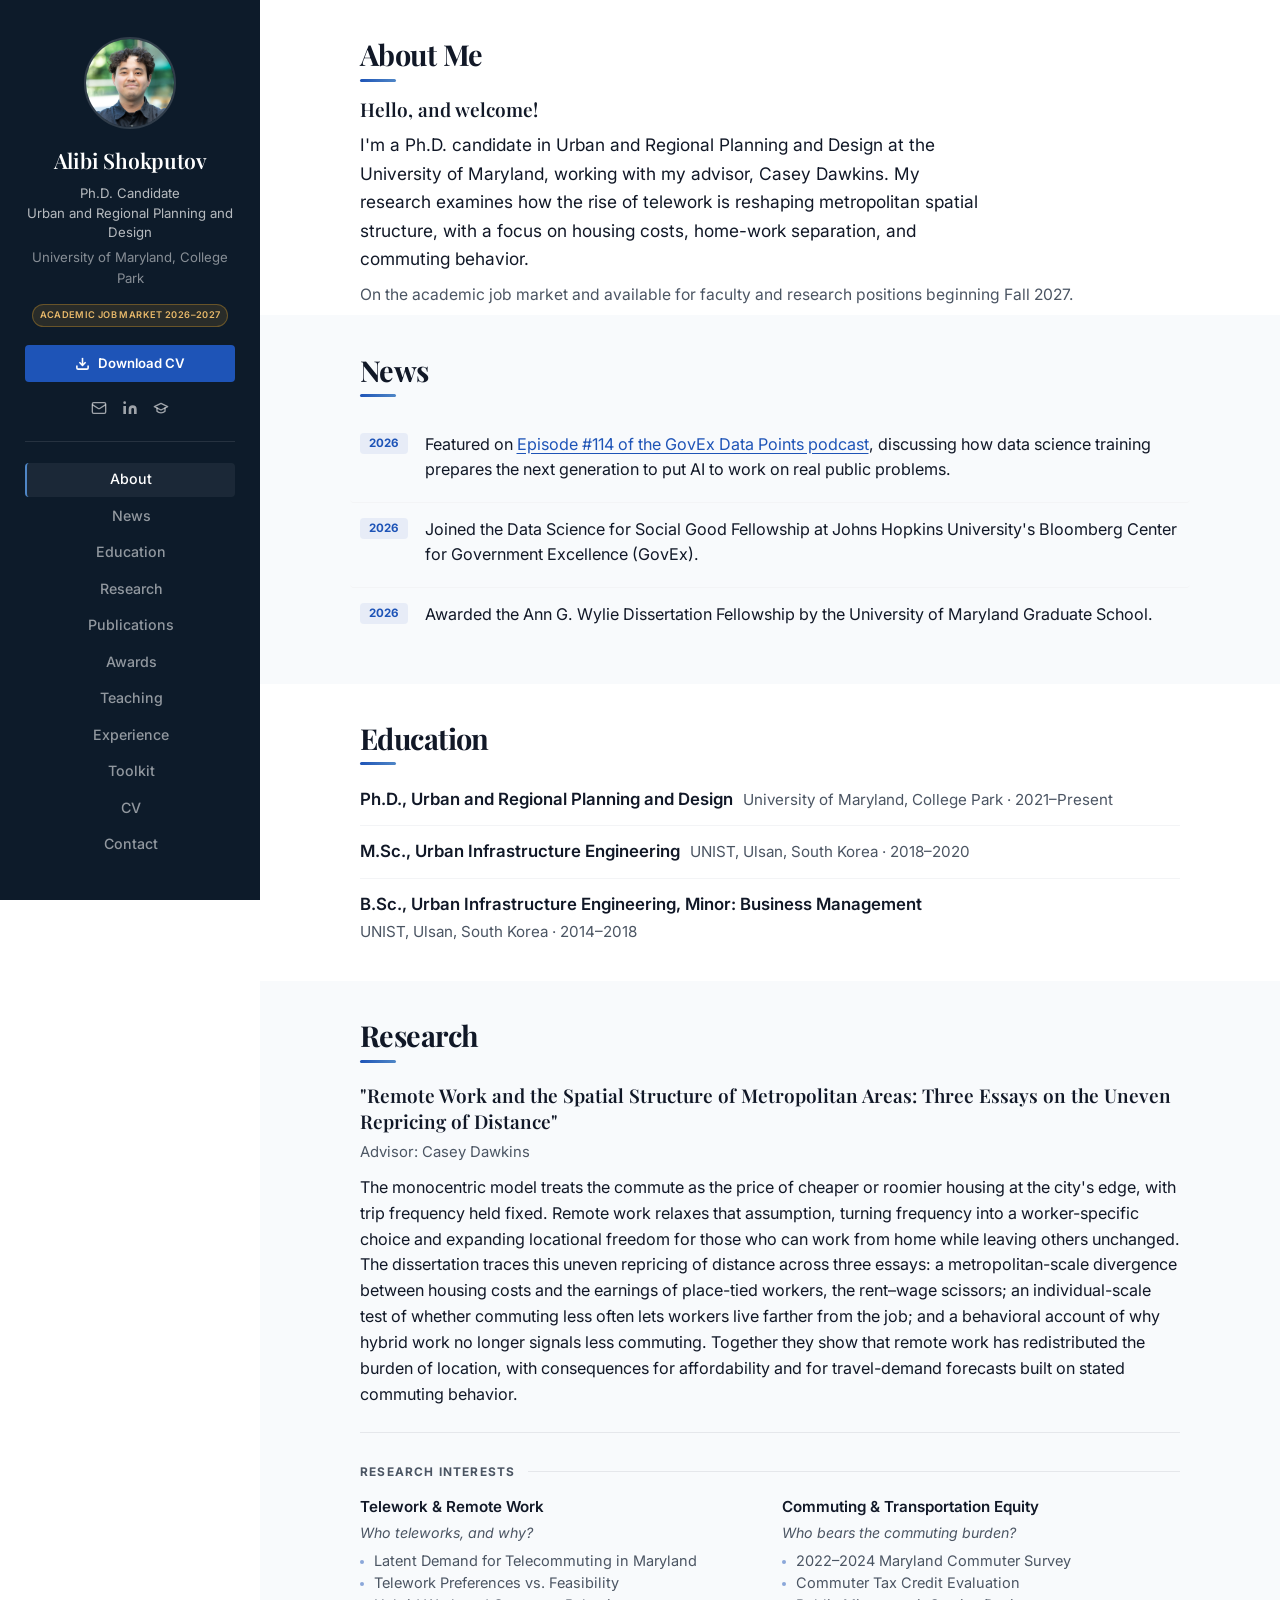
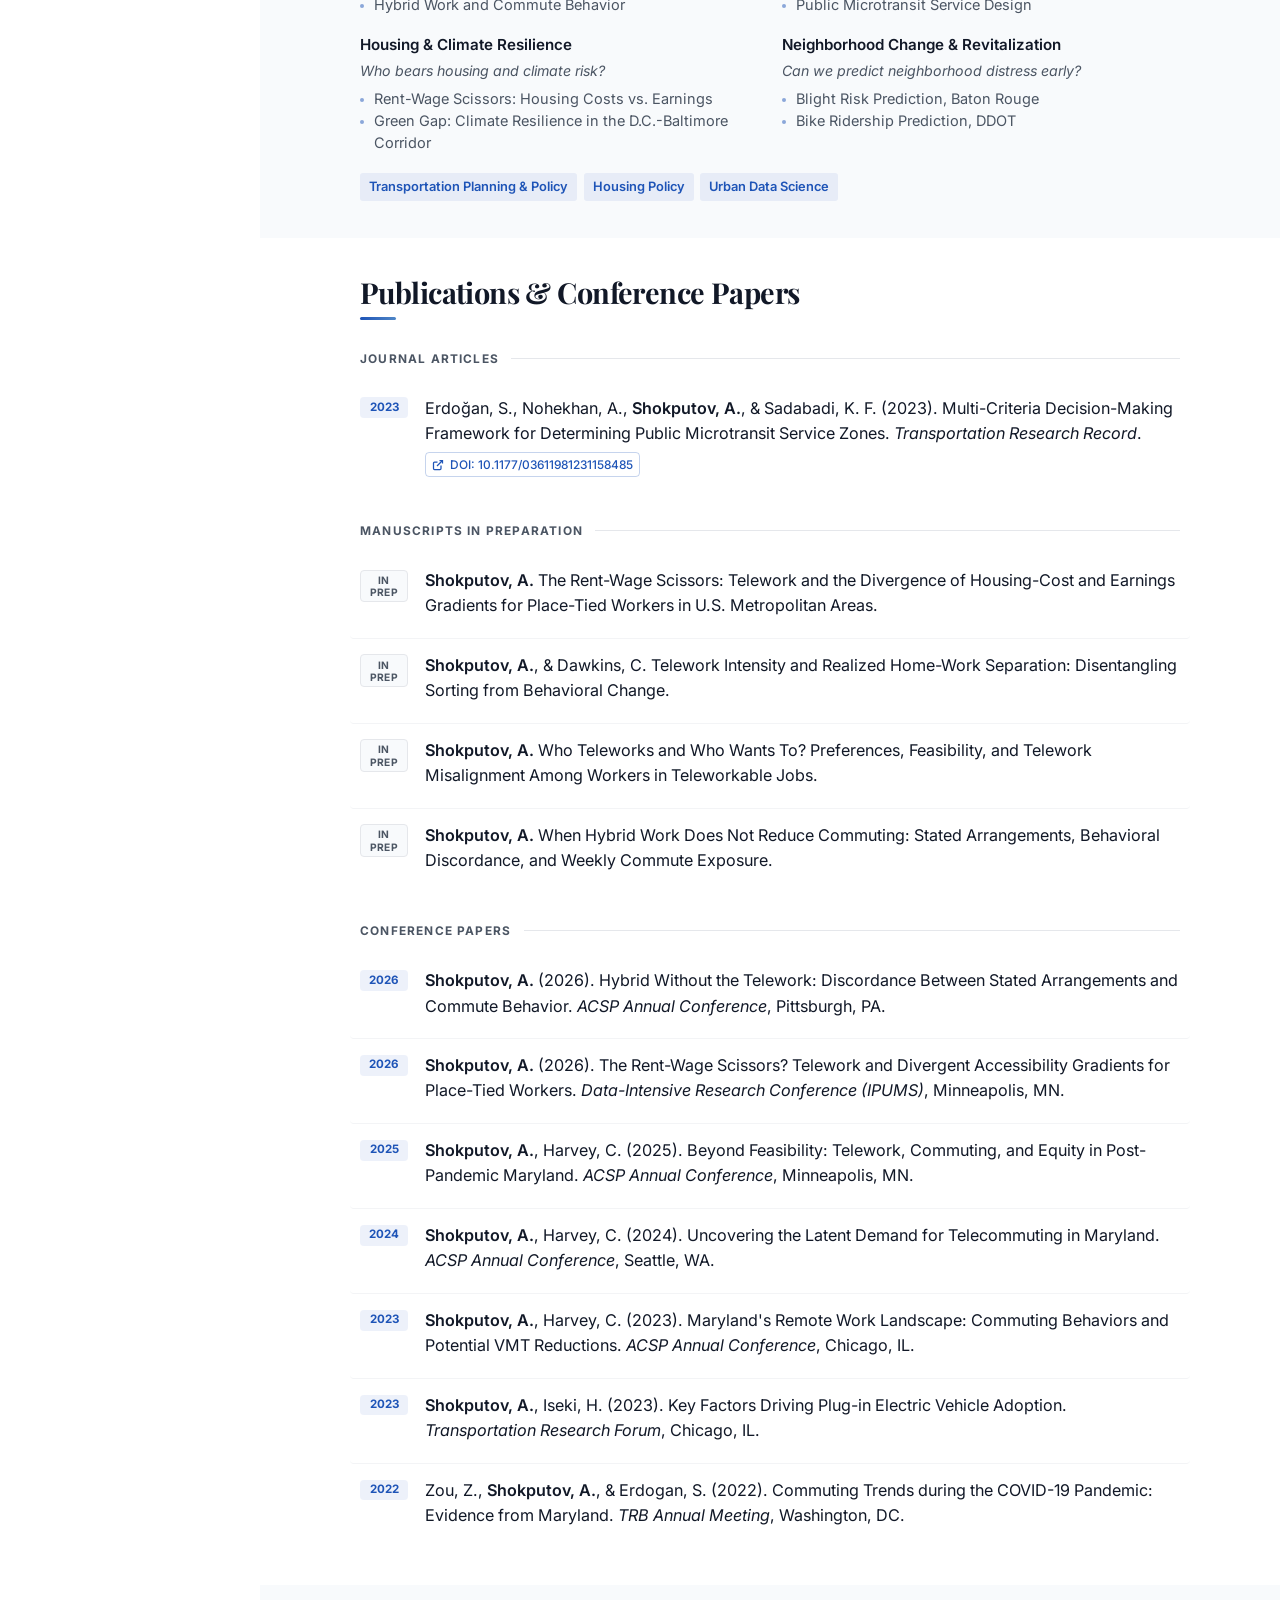
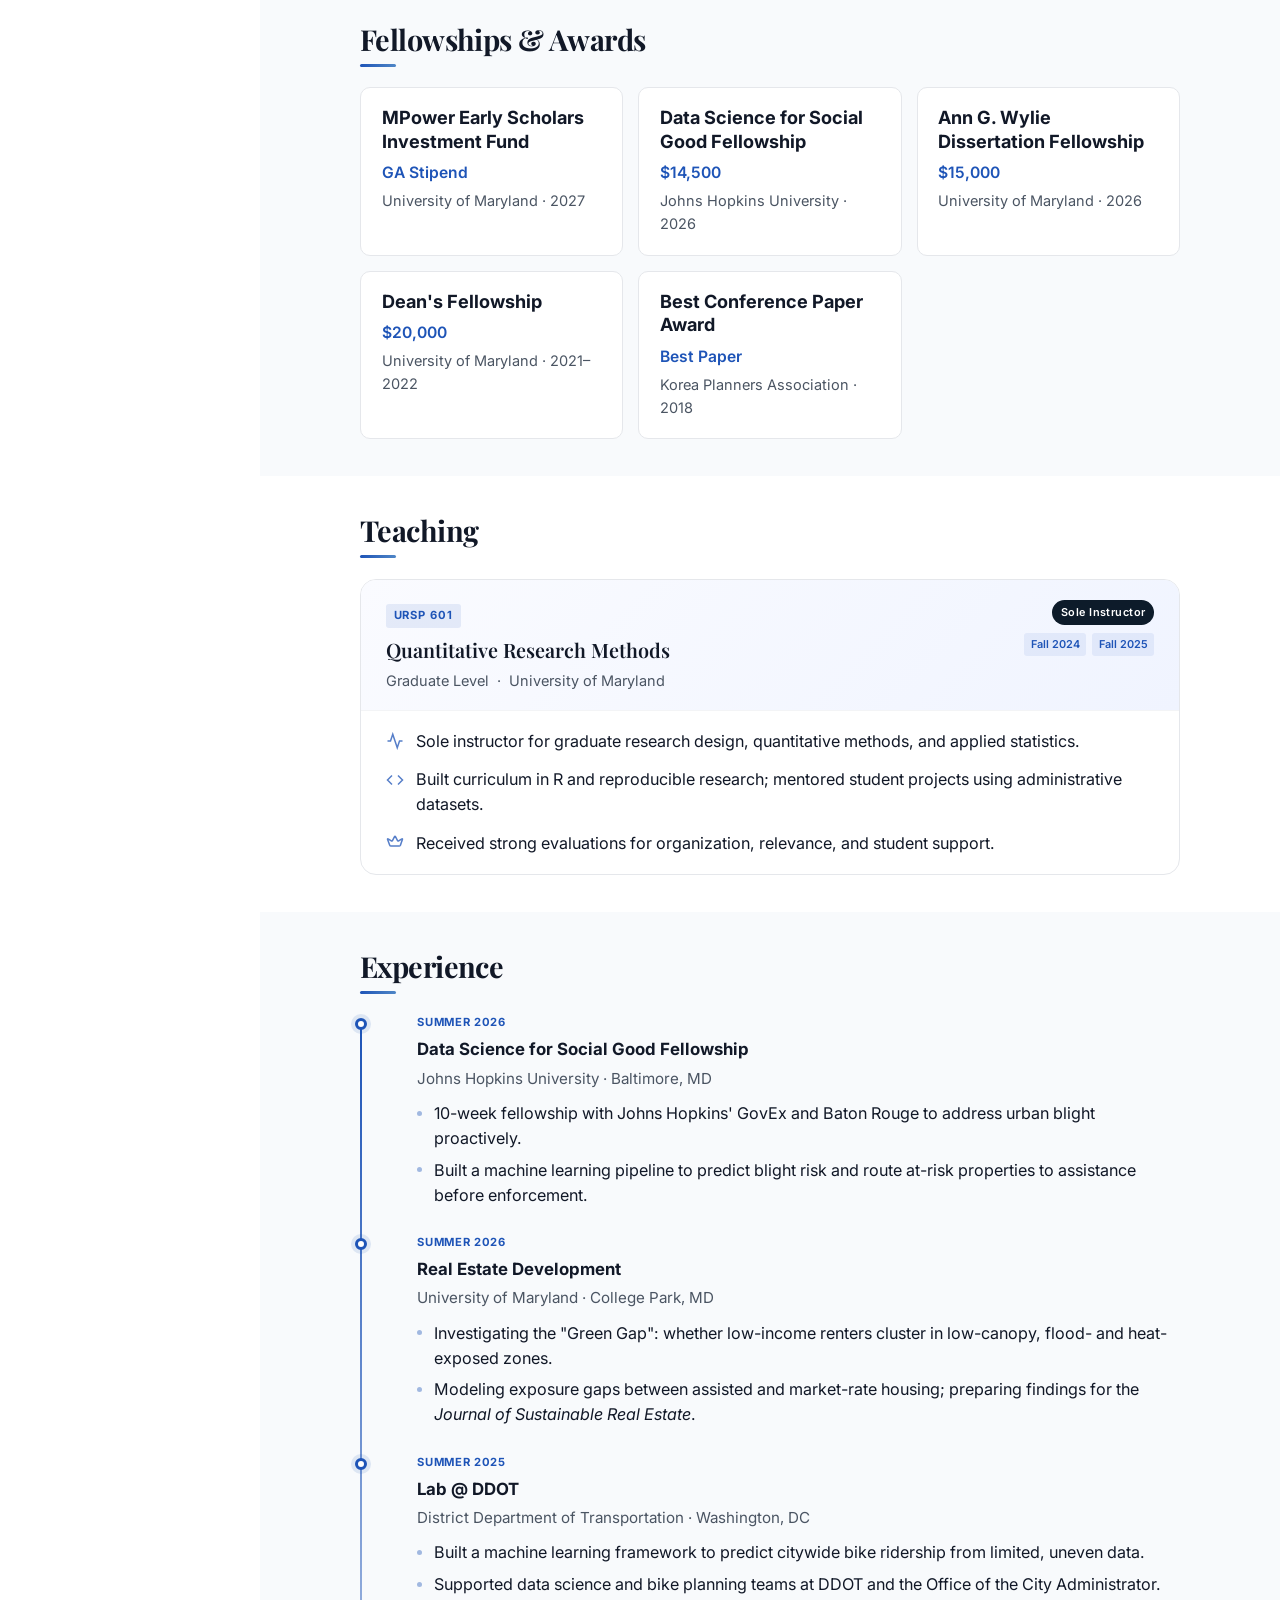
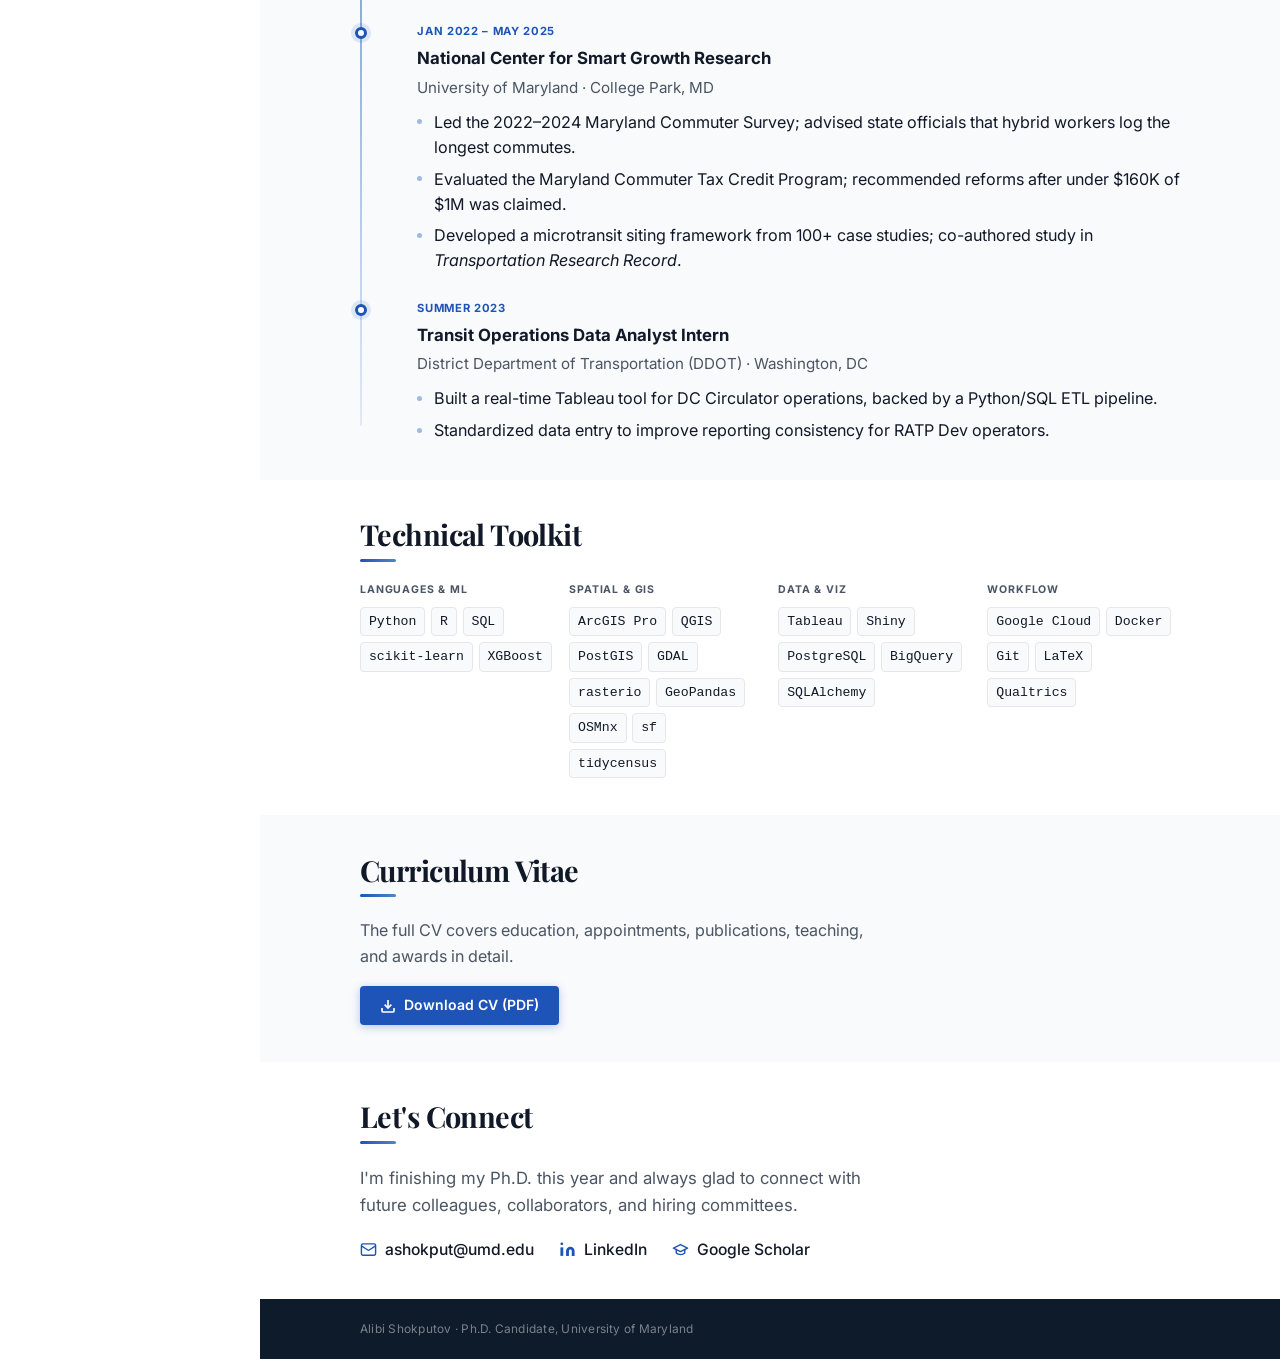
==== commit f9e1c0c8: "Update job market cycle to 2026-2027, positions beginning Fall 2027 Co-Authored-By: Claude Sonnet 5 " ====
--- a/index.html
+++ b/index.html
@@ -43,7 +43,7 @@
       <p class="sidebar-title">Ph.D. Candidate<br>Urban and Regional Planning and Design</p>
       <p class="sidebar-inst">University of Maryland, College Park</p>
 
-      <span class="sidebar-badge">Academic Job Market 2025&ndash;2026</span>
+      <span class="sidebar-badge">Academic Job Market 2026&ndash;2027</span>
 
       <a class="sidebar-cv" href="CV_Alibi_Shokputov.pdf" download>
         <svg width="15" height="15" viewBox="0 0 24 24" fill="none" stroke="currentColor" stroke-width="2.5" aria-hidden="true"><path d="M21 15v4a2 2 0 0 1-2 2H5a2 2 0 0 1-2-2v-4"/><polyline points="7 10 12 15 17 10"/><line x1="12" y1="15" x2="12" y2="3"/></svg>
@@ -94,7 +94,7 @@
           with a focus on housing costs, home-work separation, and commuting behavior.
         </p>
         <p class="intro-bio-secondary">
-          On the academic job market and available for faculty and research positions beginning Fall 2026.
+          On the academic job market and available for faculty and research positions beginning Fall 2027.
         </p>
       </div>
     </section>
--- a/styles.css
+++ b/styles.css
@@ -37,7 +37,7 @@
 html {
   scroll-behavior: smooth;
   scroll-padding-top: 16px;
-  font-size: 15.5px;
+  font-size: 16.5px;
 }
 body {
   font-family: var(--font-sans);
@@ -131,7 +131,7 @@
 
 .sidebar-name {
   font-family: var(--font-serif);
-  font-size: 1.2rem;
+  font-size: 1.28rem;
   font-weight: 600;
   color: #fff;
   letter-spacing: -0.01em;
@@ -139,14 +139,14 @@
 }
 
 .sidebar-title {
-  font-size: 0.75rem;
+  font-size: 0.8rem;
   color: rgba(255,255,255,0.7);
   line-height: 1.45;
   margin-bottom: 0.3rem;
 }
 
 .sidebar-inst {
-  font-size: 0.75rem;
+  font-size: 0.8rem;
   color: rgba(255,255,255,0.5);
   margin-bottom: 0.9rem;
 }
@@ -156,13 +156,14 @@
   background: rgba(201,146,42,0.15);
   border: 1px solid rgba(201,146,42,0.4);
   color: #e8b96a;
-  font-size: 0.62rem;
-  font-weight: 600;
-  letter-spacing: 0.06em;
+  font-size: 0.56rem;
+  font-weight: 600;
+  letter-spacing: 0.04em;
   text-transform: uppercase;
   padding: 0.35em 0.75em;
   border-radius: 2rem;
   margin-bottom: 1.1rem;
+  white-space: nowrap;
 }
 
 .sidebar-cv {
@@ -205,7 +206,7 @@
 .sidebar-nav a {
   display: block;
   padding: 0.4em 0.5em;
-  font-size: 0.8rem;
+  font-size: 0.86rem;
   font-weight: 500;
   color: rgba(255,255,255,0.55);
   text-decoration: none;
@@ -294,20 +295,20 @@
 .intro .section-title { margin-bottom: 0.75rem; }
 .intro-greeting {
   font-family: var(--font-serif);
+  font-size: 1.15rem;
+  font-weight: 600;
+  color: var(--text);
+  margin-bottom: 0.4rem;
+}
+.intro-bio {
   font-size: 1.05rem;
-  font-weight: 600;
-  color: var(--text);
-  margin-bottom: 0.4rem;
-}
-.intro-bio {
-  font-size: 0.92rem;
   color: var(--text);
   line-height: 1.65;
   max-width: 620px;
   margin-bottom: 0.5rem;
 }
 .intro-bio-secondary {
-  font-size: 0.85rem;
+  font-size: 0.95rem;
   color: var(--text-muted);
 }
 
@@ -321,7 +322,7 @@
 
 .section-title {
   font-family: var(--font-serif);
-  font-size: clamp(1.3rem, 2.6vw, 1.6rem);
+  font-size: clamp(1.4rem, 2.8vw, 1.75rem);
   font-weight: 700;
   color: var(--text);
   letter-spacing: -0.02em;
@@ -341,7 +342,7 @@
 }
 
 .subsection-title {
-  font-size: 0.66rem;
+  font-size: 0.72rem;
   font-weight: 700;
   letter-spacing: 0.1em;
   text-transform: uppercase;
@@ -378,12 +379,12 @@
 }
 .edu-list li:last-child { border-bottom: none; padding-bottom: 0; }
 .edu-list strong {
+  font-size: 1.02rem;
+  font-weight: 600;
+  color: var(--text);
+}
+.edu-meta {
   font-size: 0.92rem;
-  font-weight: 600;
-  color: var(--text);
-}
-.edu-meta {
-  font-size: 0.8rem;
   color: var(--text-muted);
 }
 
@@ -398,7 +399,7 @@
 
 .dissertation-title {
   font-family: var(--font-serif);
-  font-size: 1.05rem;
+  font-size: 1.15rem;
   font-weight: 600;
   color: var(--text);
   line-height: 1.35;
@@ -406,13 +407,13 @@
 }
 
 .dissertation-meta {
-  font-size: 0.78rem;
+  font-size: 0.9rem;
   color: var(--text-muted);
   margin-bottom: 0.6rem;
 }
 
 .dissertation-desc {
-  font-size: 0.85rem;
+  font-size: 0.98rem;
   line-height: 1.6;
   color: var(--text);
 }
@@ -427,14 +428,14 @@
 }
 
 .research-theme h4 {
-  font-size: 0.85rem;
+  font-size: 0.92rem;
   font-weight: 600;
   color: var(--text);
   margin-bottom: 0.15rem;
 }
 
 .research-theme-q {
-  font-size: 0.76rem;
+  font-size: 0.86rem;
   color: var(--text-muted);
   font-style: italic;
   margin-bottom: 0.4rem;
@@ -444,7 +445,7 @@
   list-style: none;
 }
 .research-theme li {
-  font-size: 0.78rem;
+  font-size: 0.88rem;
   color: var(--text-muted);
   line-height: 1.5;
   padding-left: 0.85rem;
@@ -468,7 +469,7 @@
   margin-top: 1.1rem;
 }
 .research-tag {
-  font-size: 0.7rem;
+  font-size: 0.78rem;
   font-weight: 600;
   color: var(--blue);
   background: rgba(30,84,183,0.08);
@@ -506,7 +507,7 @@
   background: var(--bg-alt);
   border: 1px solid var(--border);
   border-radius: 4px;
-  font-size: 0.72rem;
+  font-size: 0.8rem;
   font-family: 'Courier New', monospace;
   color: var(--text);
   transition: background var(--transition), border-color var(--transition), color var(--transition);
@@ -572,7 +573,7 @@
 }
 
 .pub-citation {
-  font-size: 0.85rem;
+  font-size: 0.98rem;
   line-height: 1.55;
   color: var(--text);
   margin-bottom: 0.35rem;
@@ -635,14 +636,14 @@
 
 .course-name {
   font-family: var(--font-serif);
-  font-size: 1.1rem;
+  font-size: 1.2rem;
   font-weight: 600;
   color: var(--text);
   margin-bottom: 0.25rem;
 }
 
 .course-sub {
-  font-size: 0.78rem;
+  font-size: 0.88rem;
   color: var(--text-muted);
 }
 
@@ -700,7 +701,7 @@
 }
 
 .teaching-detail p {
-  font-size: 0.85rem;
+  font-size: 0.98rem;
   line-height: 1.55;
   color: var(--text);
 }
@@ -778,7 +779,7 @@
 }
 
 .timeline-title {
-  font-size: 0.95rem;
+  font-size: 1.02rem;
   font-weight: 700;
   font-family: var(--font-sans);
   color: var(--text);
@@ -786,7 +787,7 @@
 }
 
 .timeline-org {
-  font-size: 0.8rem;
+  font-size: 0.92rem;
   color: var(--text-muted);
 }
 
@@ -797,7 +798,7 @@
   gap: 0.4rem;
 }
 .timeline-details li {
-  font-size: 0.85rem;
+  font-size: 0.98rem;
   line-height: 1.55;
   color: var(--text);
   padding-left: 1rem;
@@ -834,7 +835,7 @@
 .award-item:hover { box-shadow: var(--shadow-md); border-color: rgba(30,84,183,0.25); }
 
 .award-name {
-  font-size: 1rem;
+  font-size: 1.1rem;
   font-weight: 700;
   color: var(--text);
   line-height: 1.3;
@@ -842,15 +843,15 @@
 }
 
 .award-amt {
-  font-size: 0.85rem;
+  font-size: 0.95rem;
   font-weight: 600;
   color: var(--blue);
   margin-bottom: 0.3rem;
 }
-.award-amt-text { font-size: 0.85rem; }
+.award-amt-text { font-size: 0.95rem; }
 
 .award-org {
-  font-size: 0.78rem;
+  font-size: 0.88rem;
   color: var(--text-muted);
 }
 
@@ -858,7 +859,7 @@
    CV SECTION
 ══════════════════════════════════════════════ */
 .cv-lede {
-  font-size: 0.85rem;
+  font-size: 0.98rem;
   color: var(--text-muted);
   margin-bottom: 1rem;
   max-width: 520px;
@@ -874,7 +875,7 @@
    CONTACT
 ══════════════════════════════════════════════ */
 .contact-lede {
-  font-size: 0.9rem;
+  font-size: 1.02rem;
   color: var(--text-muted);
   line-height: 1.6;
   max-width: 520px;
@@ -891,7 +892,7 @@
   display: inline-flex;
   align-items: center;
   gap: 0.5rem;
-  font-size: 0.85rem;
+  font-size: 0.95rem;
   font-weight: 500;
   color: var(--text);
   text-decoration: none;
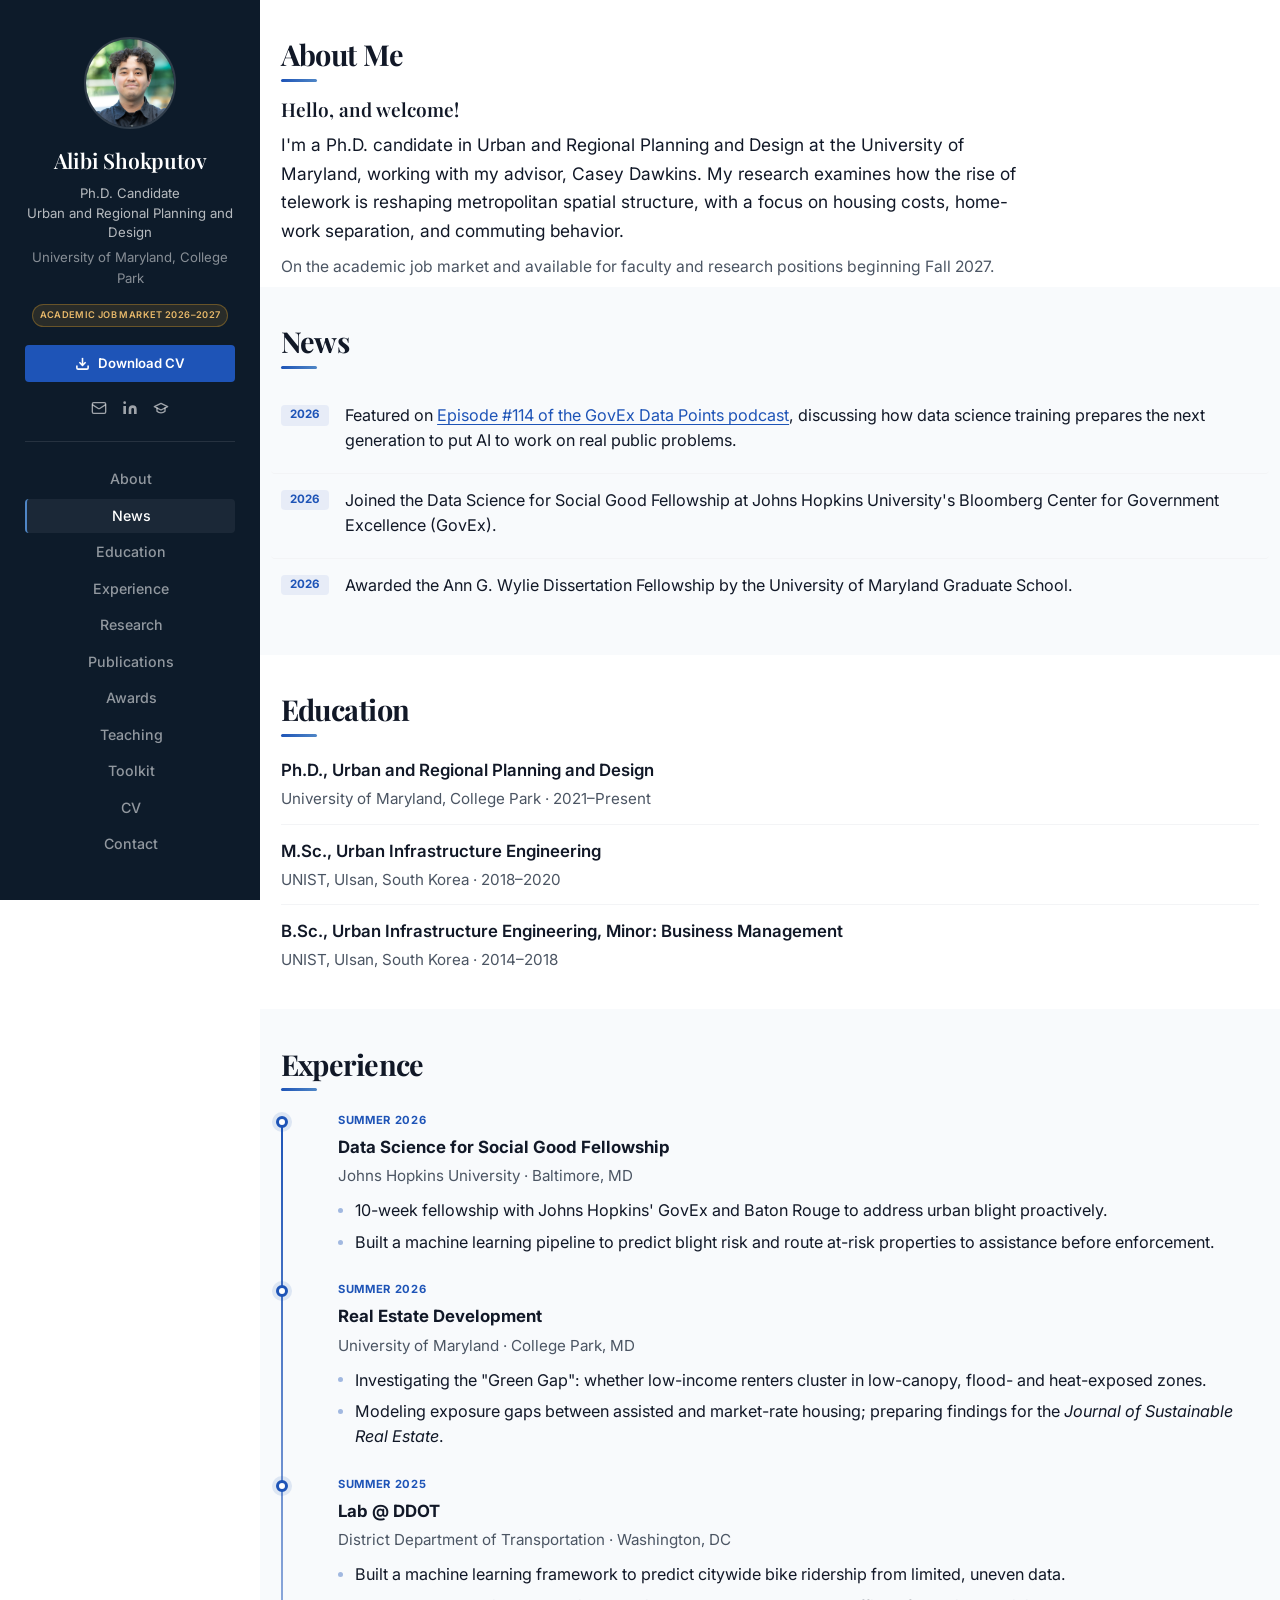
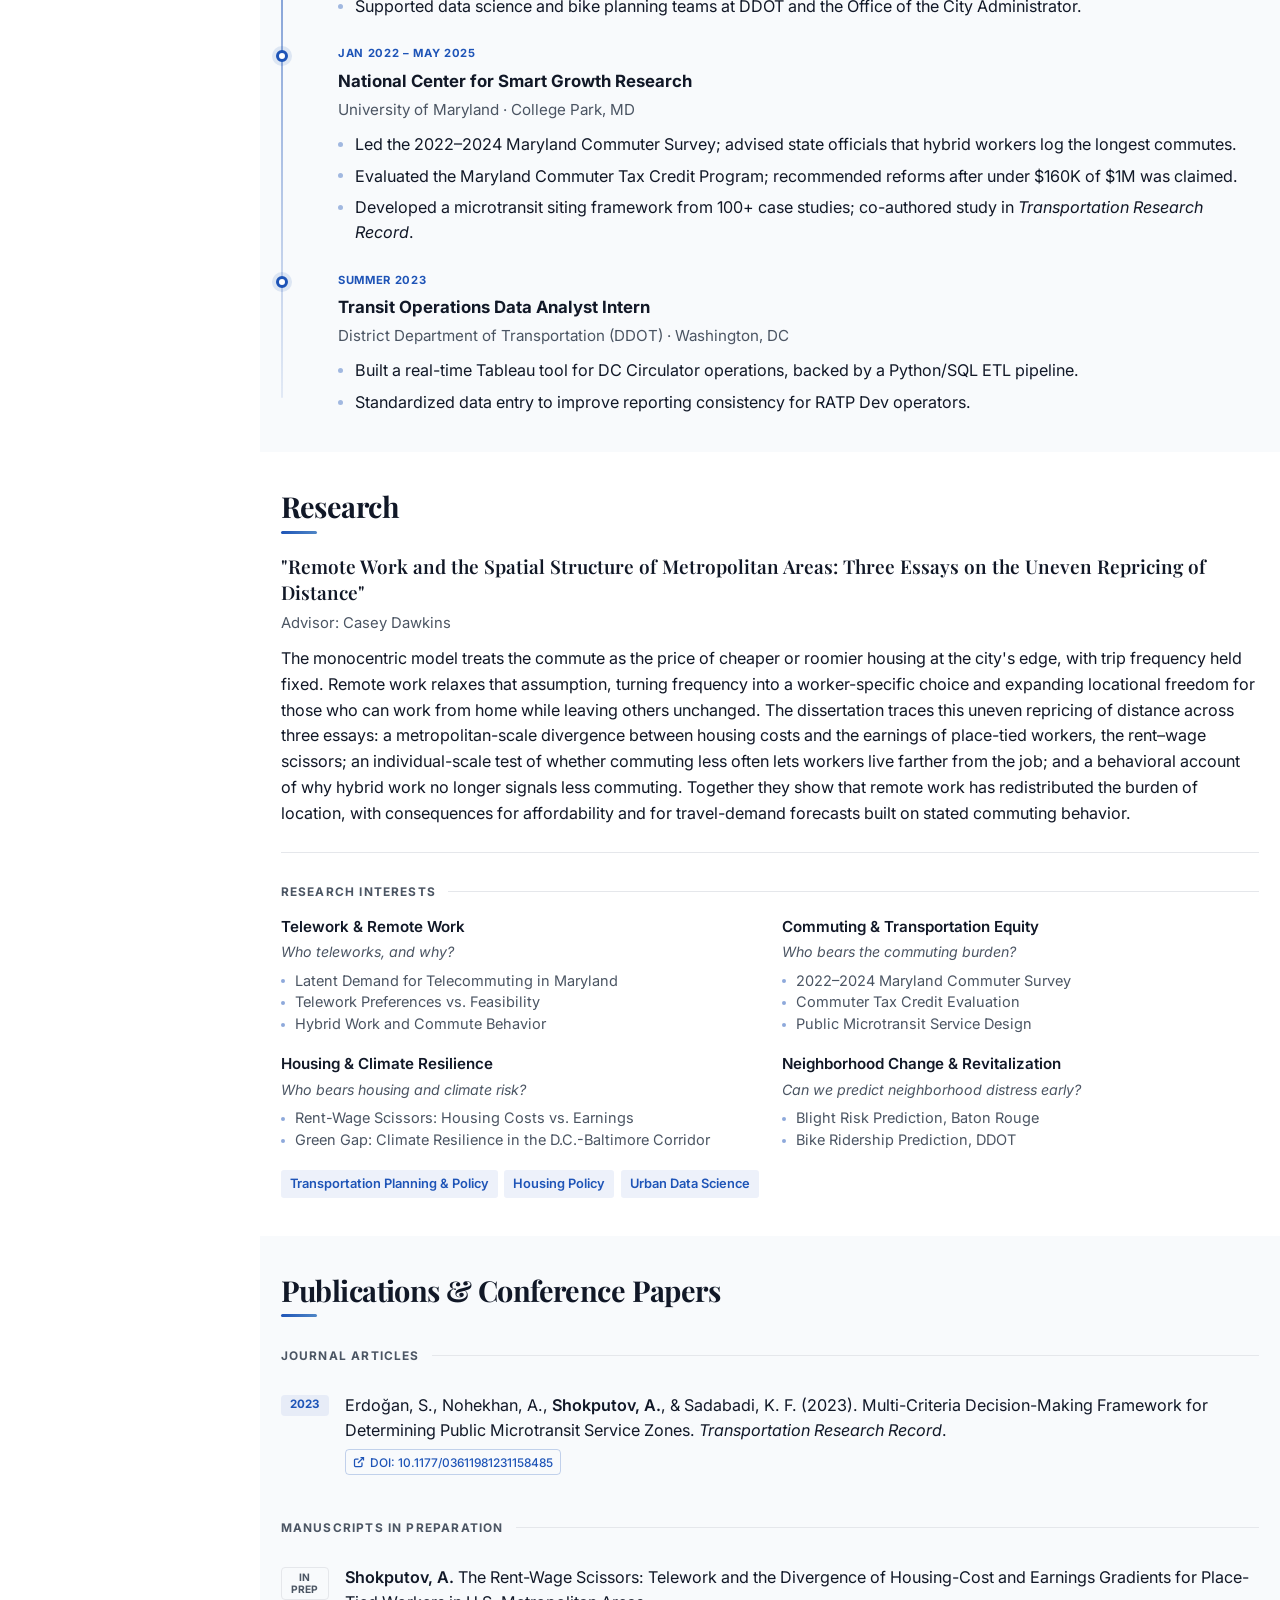
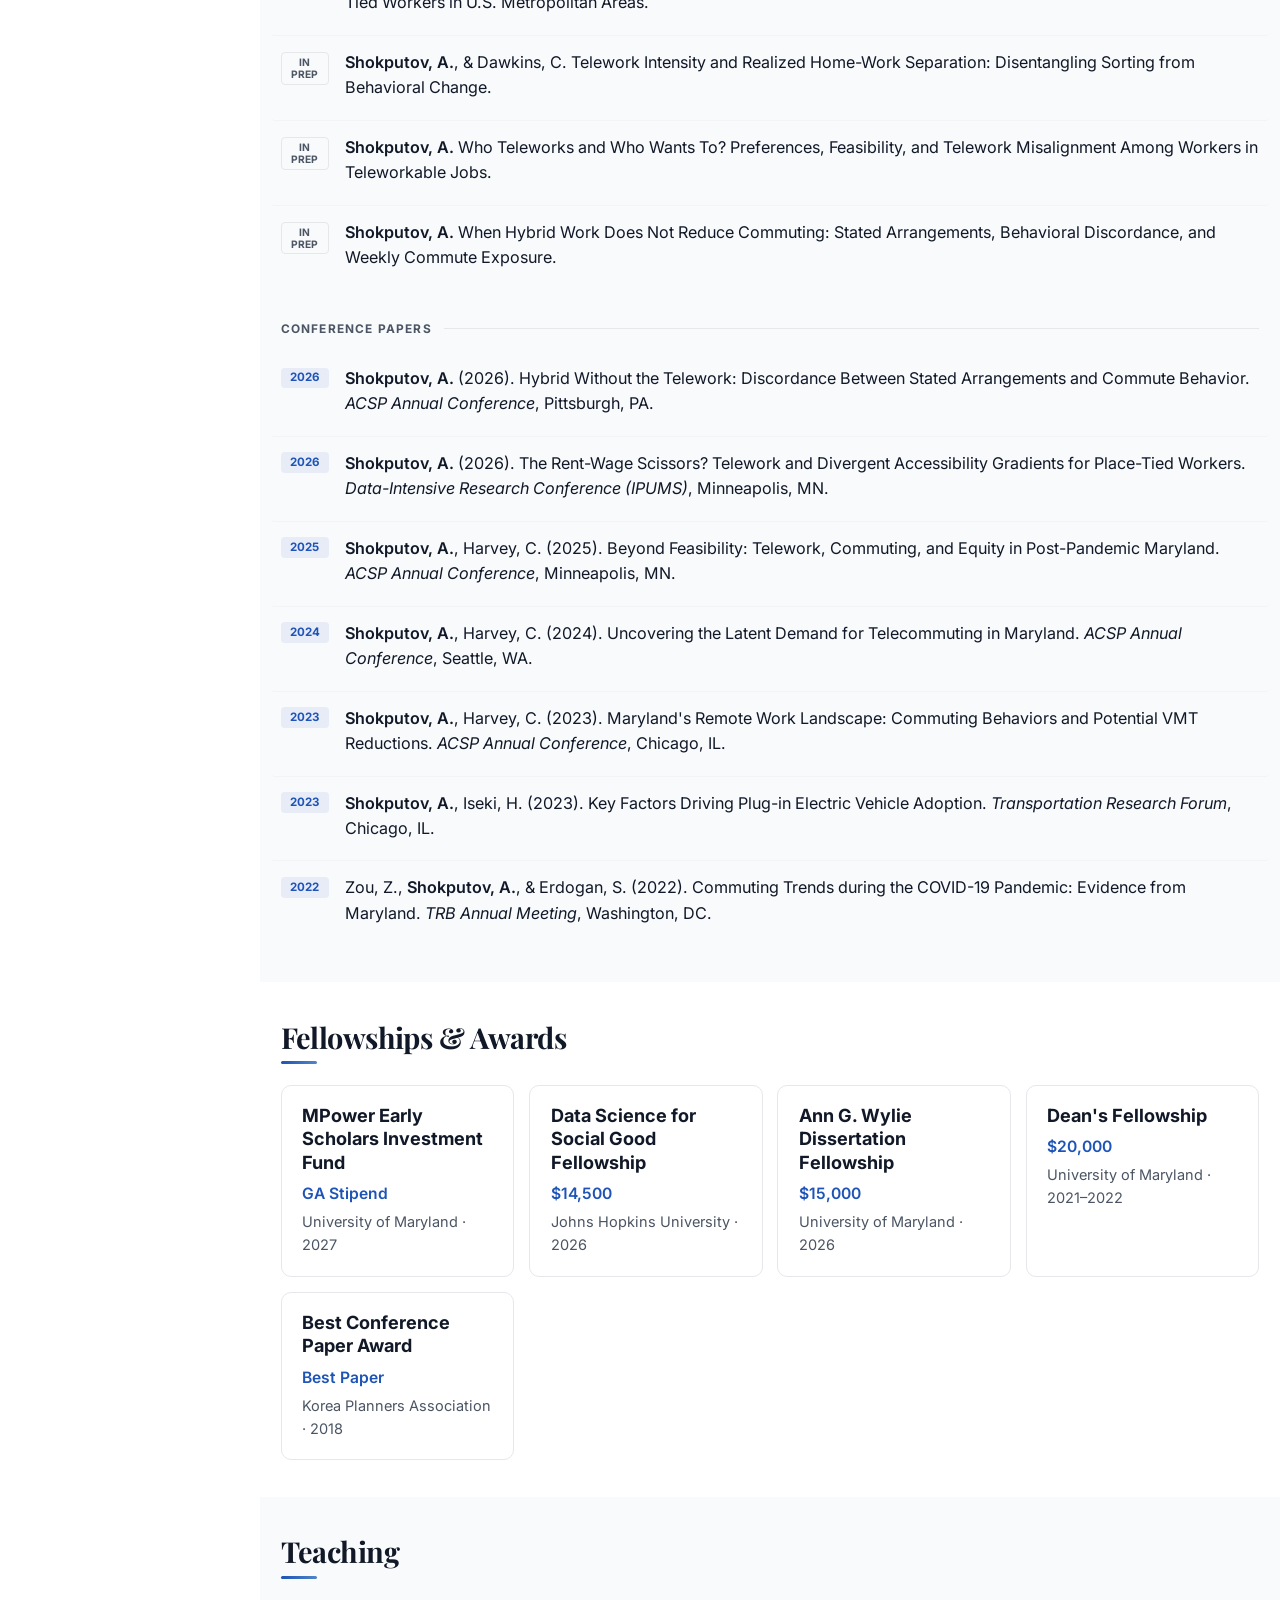
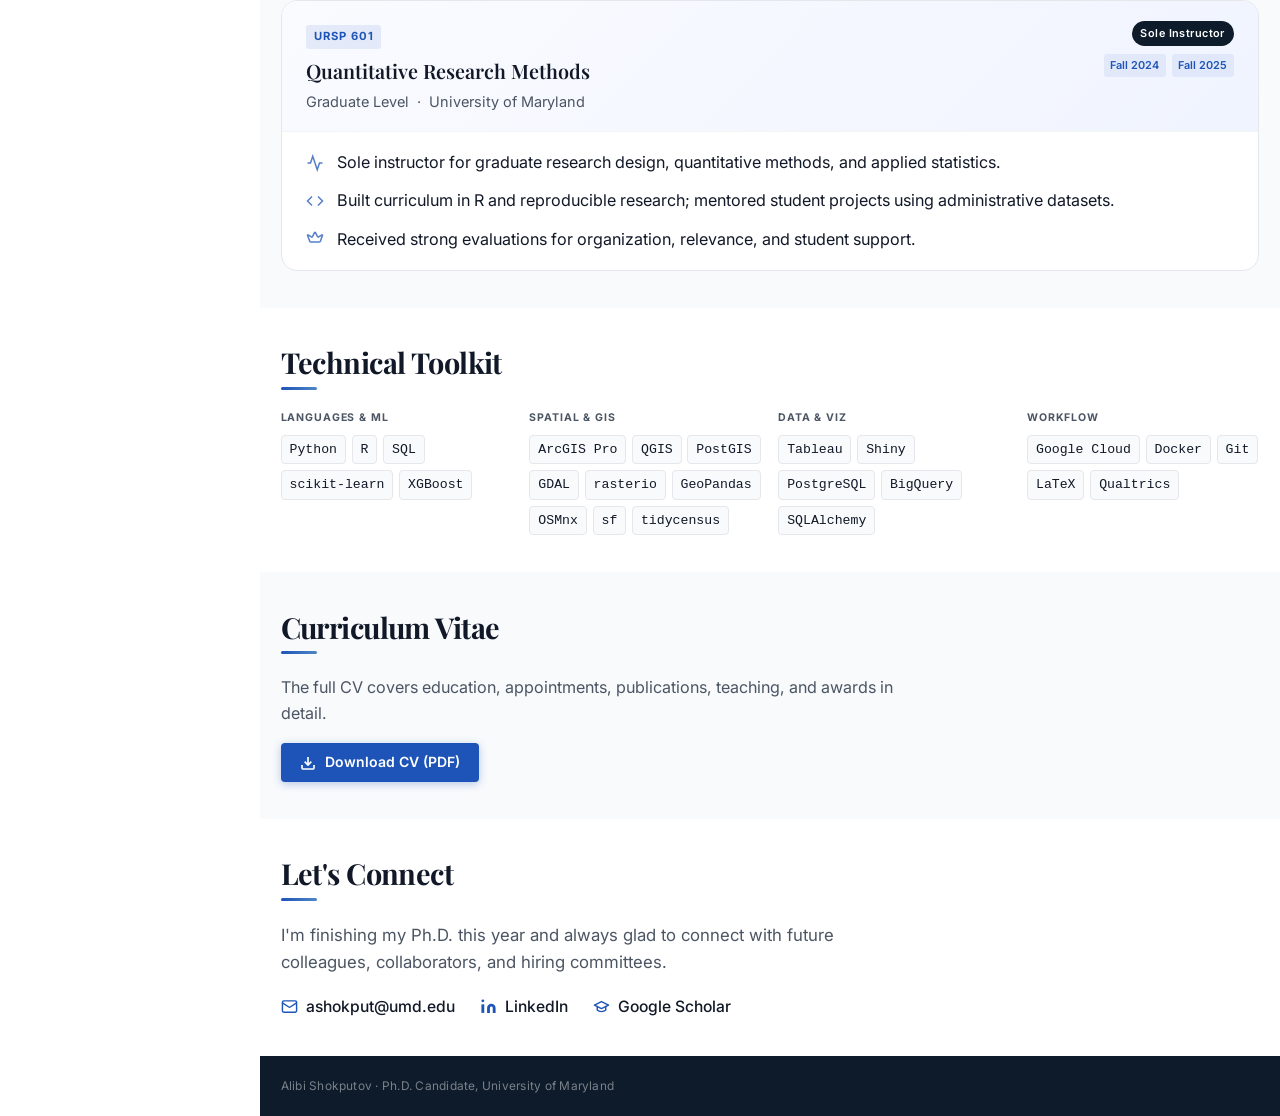
==== commit 7c7e596e: "Widen content column, stack Education meta, move Experience up Increases the content max-width (820p" ====
--- a/index.html
+++ b/index.html
@@ -67,11 +67,11 @@
           <li><a href="#about">About</a></li>
           <li><a href="#news">News</a></li>
           <li><a href="#education">Education</a></li>
+          <li><a href="#experience">Experience</a></li>
           <li><a href="#research">Research</a></li>
           <li><a href="#publications">Publications</a></li>
           <li><a href="#awards">Awards</a></li>
           <li><a href="#teaching">Teaching</a></li>
-          <li><a href="#experience">Experience</a></li>
           <li><a href="#toolkit">Toolkit</a></li>
           <li><a href="#cv">CV</a></li>
           <li><a href="#contact">Contact</a></li>
@@ -159,8 +159,118 @@
       </div>
     </section>
 
+    <!-- ── EXPERIENCE ── -->
+    <section id="experience" class="section section-alt" aria-labelledby="exp-heading">
+      <div class="container">
+        <div class="section-header reveal">
+          <h2 id="exp-heading" class="section-title">Experience</h2>
+        </div>
+
+        <div class="timeline">
+
+          <div class="timeline-item reveal">
+            <div class="timeline-marker">
+              <div class="timeline-dot"></div>
+            </div>
+            <div class="timeline-content">
+              <div class="timeline-header">
+                <div>
+                  <span class="timeline-year">Summer 2026</span>
+                  <h3 class="timeline-title">Data Science for Social Good Fellowship</h3>
+                  <p class="timeline-org">Johns Hopkins University · Baltimore, MD</p>
+                </div>
+              </div>
+              <ul class="timeline-details">
+                <li>10-week fellowship with Johns Hopkins' GovEx and Baton Rouge to address urban blight proactively.</li>
+                <li>Built a machine learning pipeline to predict blight risk and route at-risk properties to assistance before enforcement.</li>
+              </ul>
+            </div>
+          </div>
+
+          <div class="timeline-item reveal">
+            <div class="timeline-marker">
+              <div class="timeline-dot"></div>
+            </div>
+            <div class="timeline-content">
+              <div class="timeline-header">
+                <div>
+                  <span class="timeline-year">Summer 2026</span>
+                  <h3 class="timeline-title">Real Estate Development</h3>
+                  <p class="timeline-org">University of Maryland · College Park, MD</p>
+                </div>
+              </div>
+              <ul class="timeline-details">
+                <li>Investigating the "Green Gap": whether low-income renters cluster in low-canopy, flood- and heat-exposed zones.</li>
+                <li>Modeling exposure gaps between assisted and market-rate housing; preparing findings for the <em>Journal of Sustainable Real Estate</em>.</li>
+              </ul>
+            </div>
+          </div>
+
+          <div class="timeline-item reveal">
+            <div class="timeline-marker">
+              <div class="timeline-dot"></div>
+            </div>
+            <div class="timeline-content">
+              <div class="timeline-header">
+                <div>
+                  <span class="timeline-year">Summer 2025</span>
+                  <h3 class="timeline-title">Lab @ DDOT</h3>
+                  <p class="timeline-org">District Department of Transportation · Washington, DC</p>
+                </div>
+              </div>
+              <ul class="timeline-details">
+                <li>Built a machine learning framework to predict citywide bike ridership from limited, uneven data.</li>
+                <li>Supported data science and bike planning teams at DDOT and the Office of the City Administrator.</li>
+              </ul>
+            </div>
+          </div>
+
+          <div class="timeline-item reveal">
+            <div class="timeline-marker">
+              <div class="timeline-dot"></div>
+            </div>
+            <div class="timeline-content">
+              <div class="timeline-header">
+                <div>
+                  <span class="timeline-year">Jan 2022 – May 2025</span>
+                  <h3 class="timeline-title">National Center for Smart Growth Research</h3>
+                  <p class="timeline-org">University of Maryland · College Park, MD</p>
+                </div>
+              </div>
+              <ul class="timeline-details">
+                <li>Led the 2022&ndash;2024 Maryland Commuter Survey; advised state officials that hybrid workers log the longest commutes.</li>
+                <li>Evaluated the Maryland Commuter Tax Credit Program; recommended reforms after under $160K of $1M was claimed.</li>
+                <li>Developed a microtransit siting framework from 100+ case studies; co-authored study in <em>Transportation Research Record</em>.</li>
+              </ul>
+            </div>
+          </div>
+
+          <div class="timeline-item reveal">
+            <div class="timeline-marker">
+              <div class="timeline-dot"></div>
+            </div>
+            <div class="timeline-content">
+              <div class="timeline-header">
+                <div>
+                  <span class="timeline-year">Summer 2023</span>
+                  <h3 class="timeline-title">Transit Operations Data Analyst Intern</h3>
+                  <p class="timeline-org">District Department of Transportation (DDOT) · Washington, DC</p>
+                </div>
+              </div>
+              <ul class="timeline-details">
+                <li>Built a real-time Tableau tool for DC Circulator operations, backed by a Python/SQL ETL pipeline.</li>
+                <li>Standardized data entry to improve reporting consistency for RATP Dev operators.</li>
+              </ul>
+            </div>
+          </div>
+
+        </div><!-- /timeline -->
+
+      </div>
+    </section>
+
     <!-- ── RESEARCH ── -->
-    <section id="research" class="section section-alt" aria-labelledby="research-heading">
+    <section id="research" class="section" aria-labelledby="research-heading">
       <div class="container">
         <div class="section-header reveal">
           <h2 id="research-heading" class="section-title">Research</h2>
@@ -235,7 +345,7 @@
     </section>
 
     <!-- ── PUBLICATIONS ── -->
-    <section id="publications" class="section" aria-labelledby="pub-heading">
+    <section id="publications" class="section section-alt" aria-labelledby="pub-heading">
       <div class="container">
         <div class="section-header reveal">
           <h2 id="pub-heading" class="section-title">Publications &amp; Conference Papers</h2>
@@ -379,7 +489,7 @@
     </section>
 
     <!-- ── AWARDS ── -->
-    <section id="awards" class="section section-alt" aria-labelledby="awards-heading">
+    <section id="awards" class="section" aria-labelledby="awards-heading">
       <div class="container">
         <div class="section-header reveal">
           <h2 id="awards-heading" class="section-title">Fellowships &amp; Awards</h2>
@@ -415,7 +525,7 @@
     </section>
 
     <!-- ── TEACHING ── -->
-    <section id="teaching" class="section" aria-labelledby="teach-heading">
+    <section id="teaching" class="section section-alt" aria-labelledby="teach-heading">
       <div class="container">
         <div class="section-header reveal">
           <h2 id="teach-heading" class="section-title">Teaching</h2>
@@ -451,116 +561,6 @@
             </div>
           </div>
         </div>
-      </div>
-    </section>
-
-    <!-- ── EXPERIENCE ── -->
-    <section id="experience" class="section section-alt" aria-labelledby="exp-heading">
-      <div class="container">
-        <div class="section-header reveal">
-          <h2 id="exp-heading" class="section-title">Experience</h2>
-        </div>
-
-        <div class="timeline">
-
-          <div class="timeline-item reveal">
-            <div class="timeline-marker">
-              <div class="timeline-dot"></div>
-            </div>
-            <div class="timeline-content">
-              <div class="timeline-header">
-                <div>
-                  <span class="timeline-year">Summer 2026</span>
-                  <h3 class="timeline-title">Data Science for Social Good Fellowship</h3>
-                  <p class="timeline-org">Johns Hopkins University · Baltimore, MD</p>
-                </div>
-              </div>
-              <ul class="timeline-details">
-                <li>10-week fellowship with Johns Hopkins' GovEx and Baton Rouge to address urban blight proactively.</li>
-                <li>Built a machine learning pipeline to predict blight risk and route at-risk properties to assistance before enforcement.</li>
-              </ul>
-            </div>
-          </div>
-
-          <div class="timeline-item reveal">
-            <div class="timeline-marker">
-              <div class="timeline-dot"></div>
-            </div>
-            <div class="timeline-content">
-              <div class="timeline-header">
-                <div>
-                  <span class="timeline-year">Summer 2026</span>
-                  <h3 class="timeline-title">Real Estate Development</h3>
-                  <p class="timeline-org">University of Maryland · College Park, MD</p>
-                </div>
-              </div>
-              <ul class="timeline-details">
-                <li>Investigating the "Green Gap": whether low-income renters cluster in low-canopy, flood- and heat-exposed zones.</li>
-                <li>Modeling exposure gaps between assisted and market-rate housing; preparing findings for the <em>Journal of Sustainable Real Estate</em>.</li>
-              </ul>
-            </div>
-          </div>
-
-          <div class="timeline-item reveal">
-            <div class="timeline-marker">
-              <div class="timeline-dot"></div>
-            </div>
-            <div class="timeline-content">
-              <div class="timeline-header">
-                <div>
-                  <span class="timeline-year">Summer 2025</span>
-                  <h3 class="timeline-title">Lab @ DDOT</h3>
-                  <p class="timeline-org">District Department of Transportation · Washington, DC</p>
-                </div>
-              </div>
-              <ul class="timeline-details">
-                <li>Built a machine learning framework to predict citywide bike ridership from limited, uneven data.</li>
-                <li>Supported data science and bike planning teams at DDOT and the Office of the City Administrator.</li>
-              </ul>
-            </div>
-          </div>
-
-          <div class="timeline-item reveal">
-            <div class="timeline-marker">
-              <div class="timeline-dot"></div>
-            </div>
-            <div class="timeline-content">
-              <div class="timeline-header">
-                <div>
-                  <span class="timeline-year">Jan 2022 – May 2025</span>
-                  <h3 class="timeline-title">National Center for Smart Growth Research</h3>
-                  <p class="timeline-org">University of Maryland · College Park, MD</p>
-                </div>
-              </div>
-              <ul class="timeline-details">
-                <li>Led the 2022&ndash;2024 Maryland Commuter Survey; advised state officials that hybrid workers log the longest commutes.</li>
-                <li>Evaluated the Maryland Commuter Tax Credit Program; recommended reforms after under $160K of $1M was claimed.</li>
-                <li>Developed a microtransit siting framework from 100+ case studies; co-authored study in <em>Transportation Research Record</em>.</li>
-              </ul>
-            </div>
-          </div>
-
-          <div class="timeline-item reveal">
-            <div class="timeline-marker">
-              <div class="timeline-dot"></div>
-            </div>
-            <div class="timeline-content">
-              <div class="timeline-header">
-                <div>
-                  <span class="timeline-year">Summer 2023</span>
-                  <h3 class="timeline-title">Transit Operations Data Analyst Intern</h3>
-                  <p class="timeline-org">District Department of Transportation (DDOT) · Washington, DC</p>
-                </div>
-              </div>
-              <ul class="timeline-details">
-                <li>Built a real-time Tableau tool for DC Circulator operations, backed by a Python/SQL ETL pipeline.</li>
-                <li>Standardized data entry to improve reporting consistency for RATP Dev operators.</li>
-              </ul>
-            </div>
-          </div>
-
-        </div><!-- /timeline -->
-
       </div>
     </section>
 
--- a/styles.css
+++ b/styles.css
@@ -24,7 +24,7 @@
   --radius-sm:    4px;
   --radius-md:    10px;
   --radius-lg:    16px;
-  --max-w:        820px;
+  --max-w:        1040px;
   --sidebar-w:    260px;
   --bar-h:        56px;
   --font-serif:   'Playfair Display', Georgia, 'Times New Roman', serif;
@@ -304,7 +304,7 @@
   font-size: 1.05rem;
   color: var(--text);
   line-height: 1.65;
-  max-width: 620px;
+  max-width: 760px;
   margin-bottom: 0.5rem;
 }
 .intro-bio-secondary {
@@ -371,9 +371,8 @@
 }
 .edu-list li {
   display: flex;
-  flex-wrap: wrap;
-  align-items: baseline;
-  gap: 0.1rem 0.6rem;
+  flex-direction: column;
+  gap: 0.2rem;
   padding-bottom: 0.75rem;
   border-bottom: 1px solid var(--border-light);
 }
@@ -862,7 +861,7 @@
   font-size: 0.98rem;
   color: var(--text-muted);
   margin-bottom: 1rem;
-  max-width: 520px;
+  max-width: 640px;
 }
 
 .cv-actions {
@@ -878,7 +877,7 @@
   font-size: 1.02rem;
   color: var(--text-muted);
   line-height: 1.6;
-  max-width: 520px;
+  max-width: 640px;
   margin-bottom: 1.1rem;
 }
 
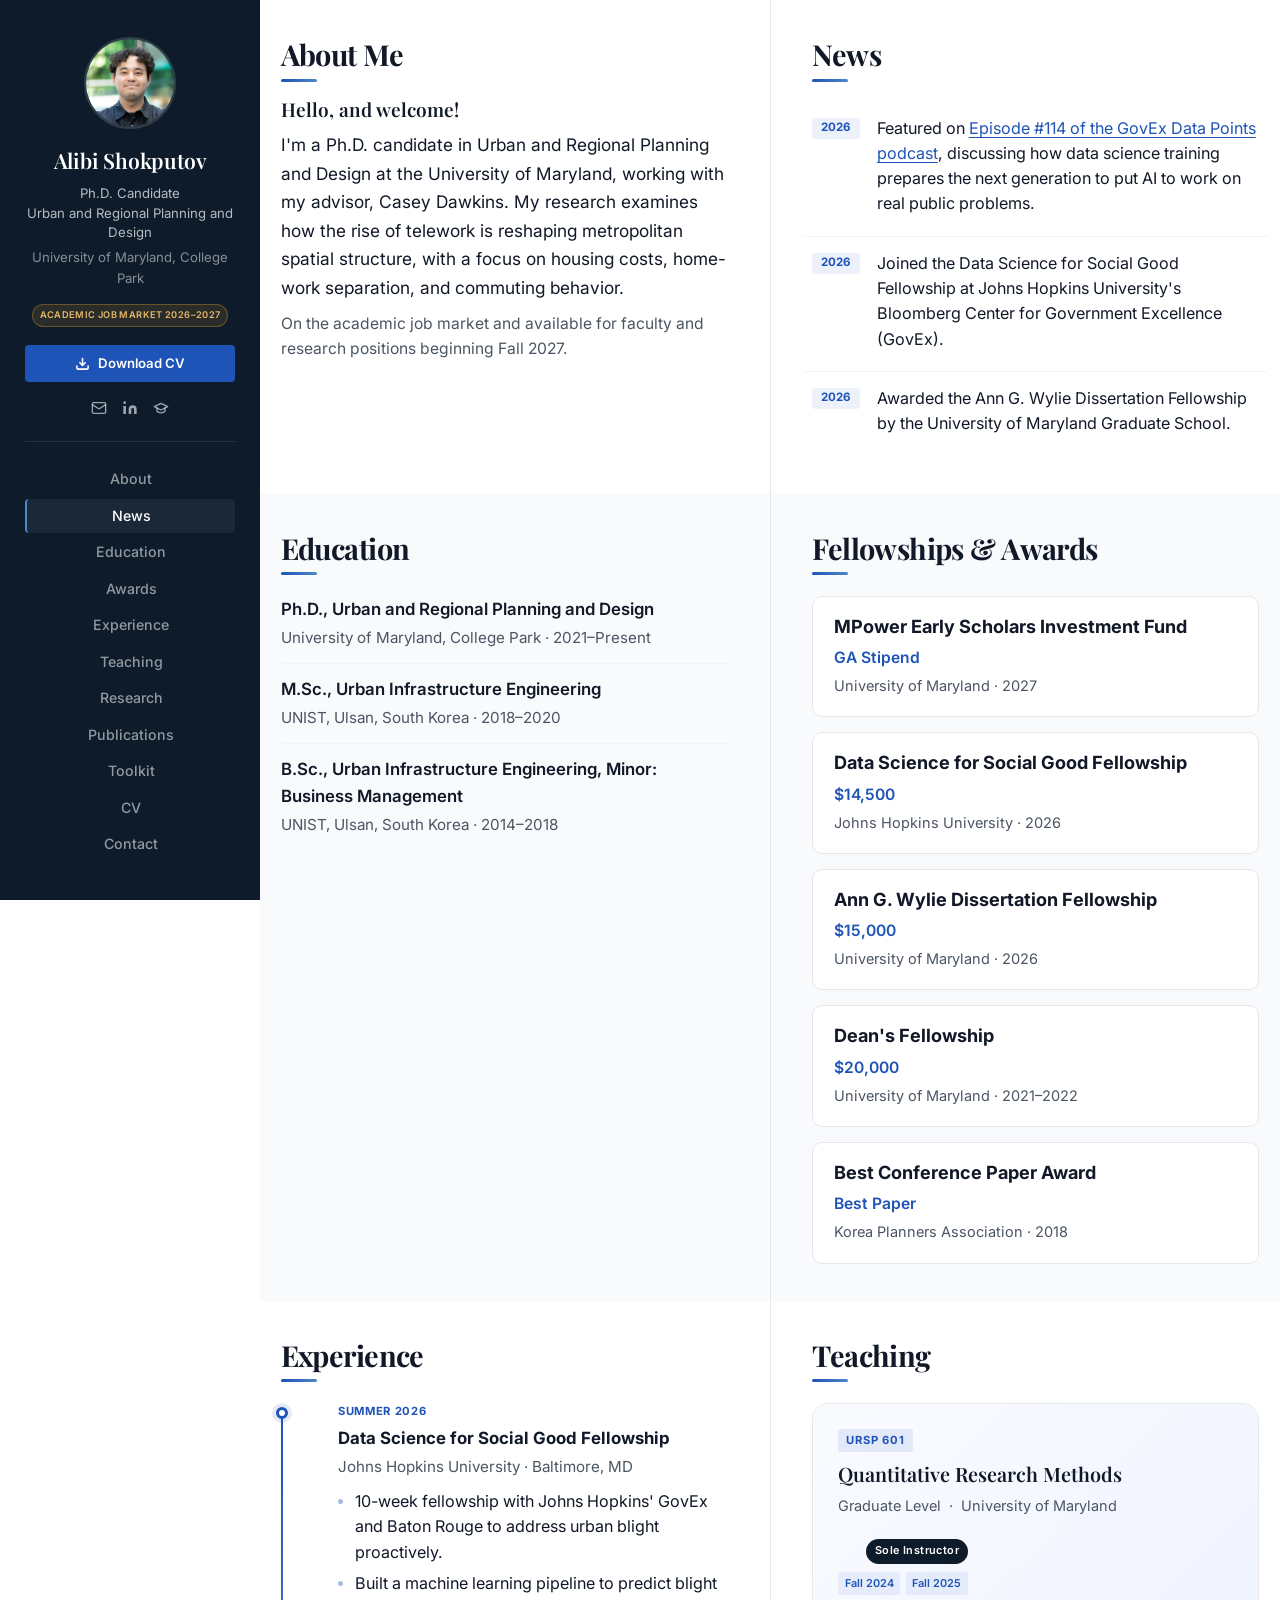
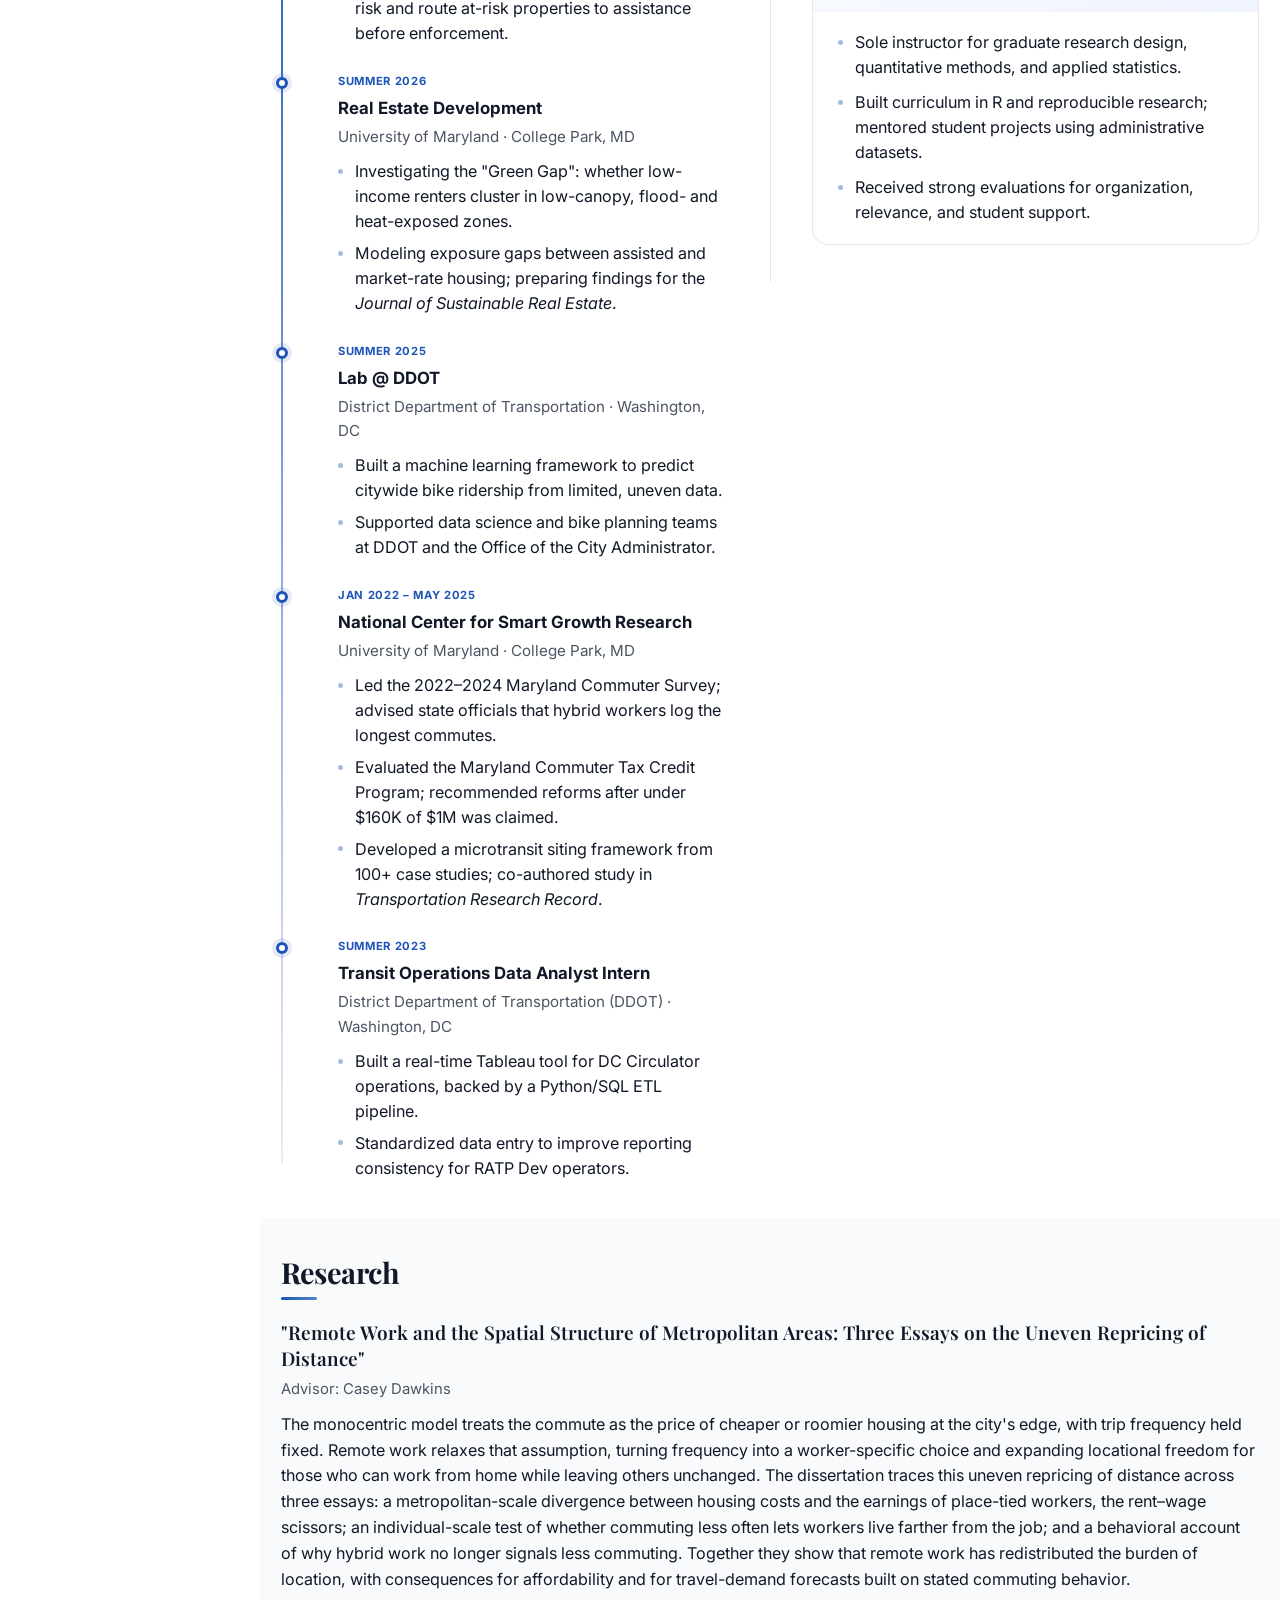
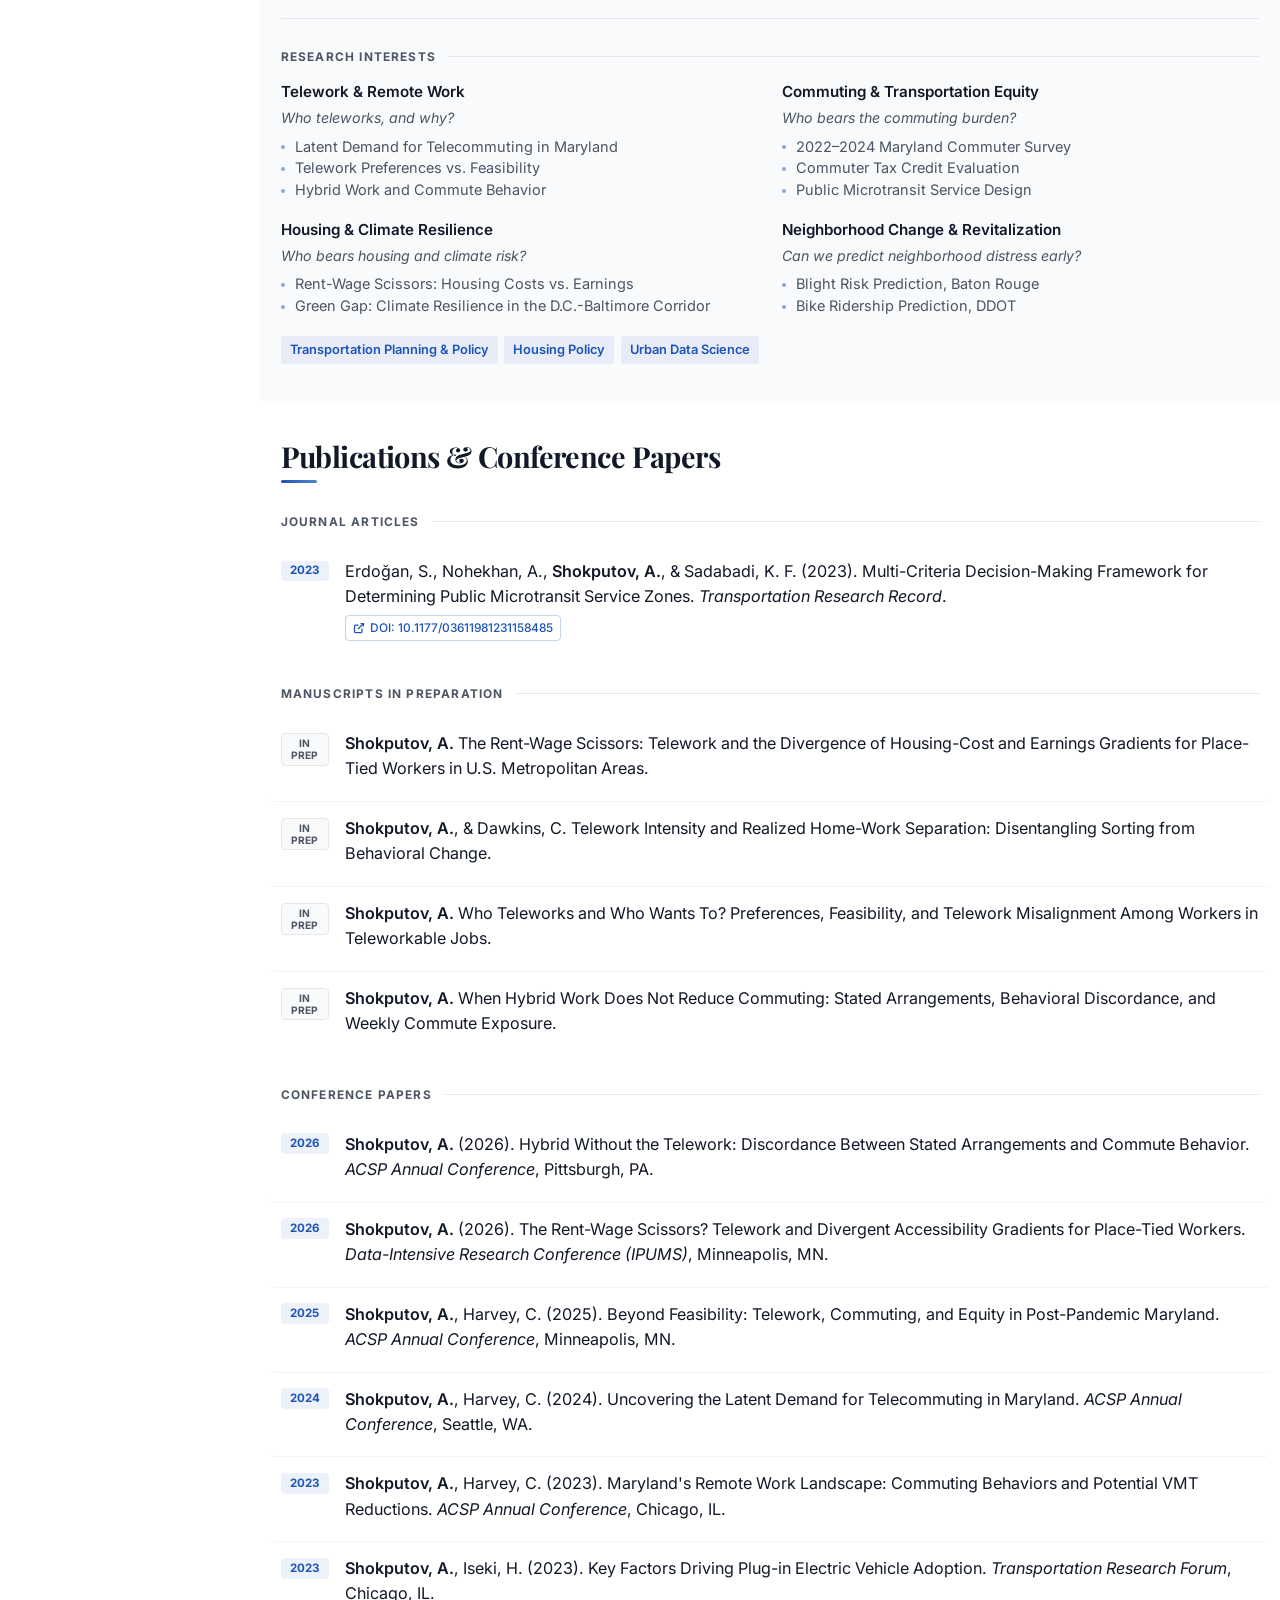
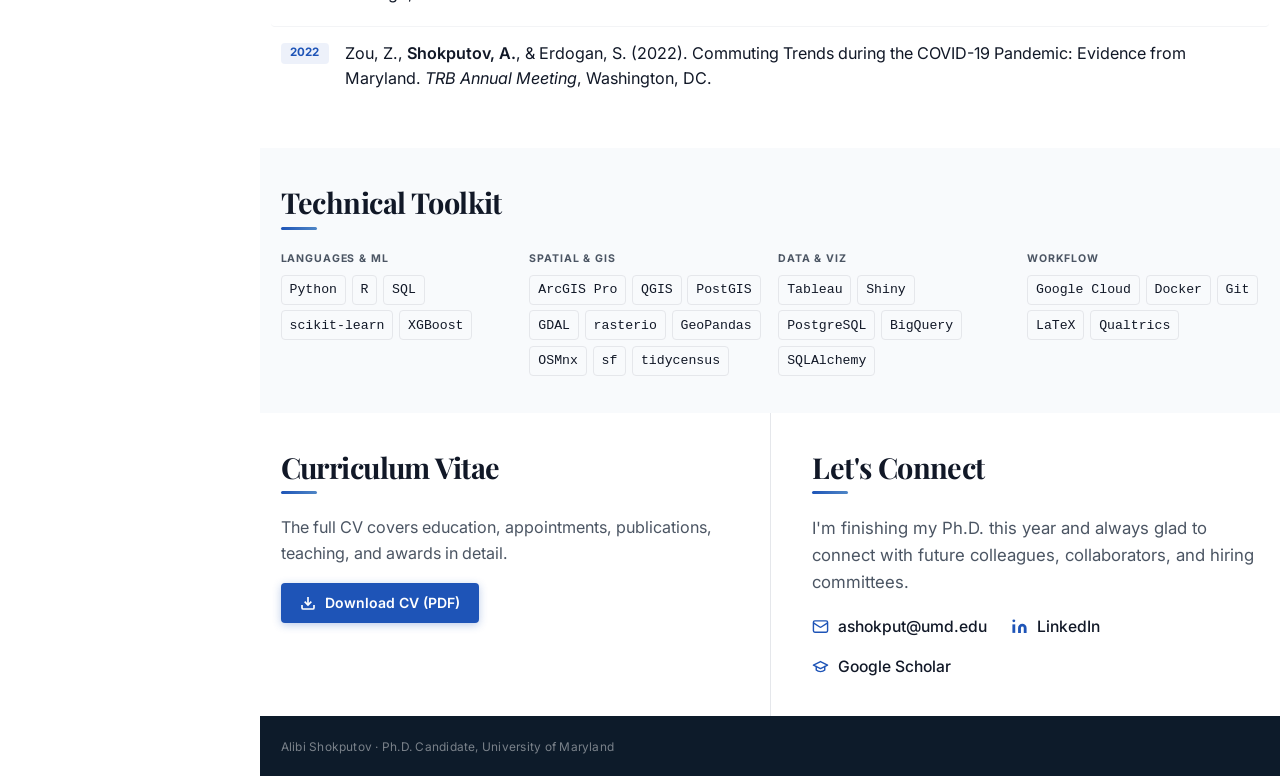
==== commit 6ad88359: "Pair sections into two-column rows, strip icons from Teaching bullets Groups About+News, Education+A" ====
--- a/index.html
+++ b/index.html
@@ -67,11 +67,11 @@
           <li><a href="#about">About</a></li>
           <li><a href="#news">News</a></li>
           <li><a href="#education">Education</a></li>
+          <li><a href="#awards">Awards</a></li>
           <li><a href="#experience">Experience</a></li>
+          <li><a href="#teaching">Teaching</a></li>
           <li><a href="#research">Research</a></li>
           <li><a href="#publications">Publications</a></li>
-          <li><a href="#awards">Awards</a></li>
-          <li><a href="#teaching">Teaching</a></li>
           <li><a href="#toolkit">Toolkit</a></li>
           <li><a href="#cv">CV</a></li>
           <li><a href="#contact">Contact</a></li>
@@ -82,195 +82,267 @@
 
   <main class="page-main" id="top">
 
-    <!-- ── INTRO ── -->
-    <section id="about" class="intro" aria-labelledby="about-heading">
-      <div class="container">
-        <h2 id="about-heading" class="section-title">About Me</h2>
-        <p class="intro-greeting">Hello, and welcome!</p>
-        <p class="intro-bio">
-          I'm a Ph.D. candidate in Urban and Regional Planning and Design at the
-          University of Maryland, working with my advisor, Casey Dawkins. My research
-          examines how the rise of telework is reshaping metropolitan spatial structure,
-          with a focus on housing costs, home-work separation, and commuting behavior.
-        </p>
-        <p class="intro-bio-secondary">
-          On the academic job market and available for faculty and research positions beginning Fall 2027.
-        </p>
-      </div>
-    </section>
-
-    <!-- ── NEWS ── -->
-    <section id="news" class="section section-alt" aria-labelledby="news-heading">
-      <div class="container">
-        <div class="section-header reveal">
-          <h2 id="news-heading" class="section-title">News</h2>
-        </div>
-        <div class="pub-list">
-          <div class="pub-item reveal">
-            <div class="pub-year">2026</div>
-            <div class="pub-body">
-              <p class="pub-citation">
-                Featured on <a href="https://open.spotify.com/episode/4eUxn281qxBSCKIvLGZCk2?si=a34c5520b9e842f4" target="_blank" rel="noopener noreferrer">Episode #114 of the GovEx Data Points podcast</a>,
-                discussing how data science training prepares the next generation to put AI to work on real public problems.
-              </p>
-            </div>
-          </div>
-          <div class="pub-item reveal reveal-delay-1">
-            <div class="pub-year">2026</div>
-            <div class="pub-body">
-              <p class="pub-citation">
-                Joined the Data Science for Social Good Fellowship at Johns Hopkins University's Bloomberg Center for Government Excellence (GovEx).
-              </p>
-            </div>
-          </div>
-          <div class="pub-item reveal reveal-delay-2">
-            <div class="pub-year">2026</div>
-            <div class="pub-body">
-              <p class="pub-citation">
-                Awarded the Ann G. Wylie Dissertation Fellowship by the University of Maryland Graduate School.
-              </p>
-            </div>
-          </div>
-        </div>
-      </div>
-    </section>
-
-    <!-- ── EDUCATION ── -->
-    <section id="education" class="section" aria-labelledby="education-heading">
-      <div class="container">
-        <div class="section-header reveal">
-          <h2 id="education-heading" class="section-title">Education</h2>
-        </div>
-
-        <ul class="edu-list reveal">
-          <li>
-            <strong>Ph.D., Urban and Regional Planning and Design</strong>
-            <span class="edu-meta">University of Maryland, College Park &middot; 2021&ndash;Present</span>
-          </li>
-          <li>
-            <strong>M.Sc., Urban Infrastructure Engineering</strong>
-            <span class="edu-meta">UNIST, Ulsan, South Korea &middot; 2018&ndash;2020</span>
-          </li>
-          <li>
-            <strong>B.Sc., Urban Infrastructure Engineering, Minor: Business Management</strong>
-            <span class="edu-meta">UNIST, Ulsan, South Korea &middot; 2014&ndash;2018</span>
-          </li>
-        </ul>
-      </div>
-    </section>
-
-    <!-- ── EXPERIENCE ── -->
-    <section id="experience" class="section section-alt" aria-labelledby="exp-heading">
-      <div class="container">
-        <div class="section-header reveal">
-          <h2 id="exp-heading" class="section-title">Experience</h2>
-        </div>
-
-        <div class="timeline">
-
-          <div class="timeline-item reveal">
-            <div class="timeline-marker">
-              <div class="timeline-dot"></div>
-            </div>
-            <div class="timeline-content">
-              <div class="timeline-header">
-                <div>
-                  <span class="timeline-year">Summer 2026</span>
-                  <h3 class="timeline-title">Data Science for Social Good Fellowship</h3>
-                  <p class="timeline-org">Johns Hopkins University · Baltimore, MD</p>
+    <!-- ── ABOUT + NEWS ── -->
+    <div class="section-row">
+      <section id="about" class="intro" aria-labelledby="about-heading">
+        <div class="container">
+          <h2 id="about-heading" class="section-title">About Me</h2>
+          <p class="intro-greeting">Hello, and welcome!</p>
+          <p class="intro-bio">
+            I'm a Ph.D. candidate in Urban and Regional Planning and Design at the
+            University of Maryland, working with my advisor, Casey Dawkins. My research
+            examines how the rise of telework is reshaping metropolitan spatial structure,
+            with a focus on housing costs, home-work separation, and commuting behavior.
+          </p>
+          <p class="intro-bio-secondary">
+            On the academic job market and available for faculty and research positions beginning Fall 2027.
+          </p>
+        </div>
+      </section>
+
+      <section id="news" class="section" aria-labelledby="news-heading">
+        <div class="container">
+          <div class="section-header reveal">
+            <h2 id="news-heading" class="section-title">News</h2>
+          </div>
+          <div class="pub-list">
+            <div class="pub-item reveal">
+              <div class="pub-year">2026</div>
+              <div class="pub-body">
+                <p class="pub-citation">
+                  Featured on <a href="https://open.spotify.com/episode/4eUxn281qxBSCKIvLGZCk2?si=a34c5520b9e842f4" target="_blank" rel="noopener noreferrer">Episode #114 of the GovEx Data Points podcast</a>,
+                  discussing how data science training prepares the next generation to put AI to work on real public problems.
+                </p>
+              </div>
+            </div>
+            <div class="pub-item reveal reveal-delay-1">
+              <div class="pub-year">2026</div>
+              <div class="pub-body">
+                <p class="pub-citation">
+                  Joined the Data Science for Social Good Fellowship at Johns Hopkins University's Bloomberg Center for Government Excellence (GovEx).
+                </p>
+              </div>
+            </div>
+            <div class="pub-item reveal reveal-delay-2">
+              <div class="pub-year">2026</div>
+              <div class="pub-body">
+                <p class="pub-citation">
+                  Awarded the Ann G. Wylie Dissertation Fellowship by the University of Maryland Graduate School.
+                </p>
+              </div>
+            </div>
+          </div>
+        </div>
+      </section>
+    </div>
+
+    <!-- ── EDUCATION + AWARDS ── -->
+    <div class="section-row section-row-alt">
+      <section id="education" class="section" aria-labelledby="education-heading">
+        <div class="container">
+          <div class="section-header reveal">
+            <h2 id="education-heading" class="section-title">Education</h2>
+          </div>
+
+          <ul class="edu-list reveal">
+            <li>
+              <strong>Ph.D., Urban and Regional Planning and Design</strong>
+              <span class="edu-meta">University of Maryland, College Park &middot; 2021&ndash;Present</span>
+            </li>
+            <li>
+              <strong>M.Sc., Urban Infrastructure Engineering</strong>
+              <span class="edu-meta">UNIST, Ulsan, South Korea &middot; 2018&ndash;2020</span>
+            </li>
+            <li>
+              <strong>B.Sc., Urban Infrastructure Engineering, Minor: Business Management</strong>
+              <span class="edu-meta">UNIST, Ulsan, South Korea &middot; 2014&ndash;2018</span>
+            </li>
+          </ul>
+        </div>
+      </section>
+
+      <section id="awards" class="section" aria-labelledby="awards-heading">
+        <div class="container">
+          <div class="section-header reveal">
+            <h2 id="awards-heading" class="section-title">Fellowships &amp; Awards</h2>
+          </div>
+          <div class="awards-grid reveal">
+            <div class="award-item">
+              <div class="award-name">MPower Early Scholars Investment Fund</div>
+              <div class="award-amt award-amt-text">GA Stipend</div>
+              <div class="award-org">University of Maryland · 2027</div>
+            </div>
+            <div class="award-item">
+              <div class="award-name">Data Science for Social Good Fellowship</div>
+              <div class="award-amt">$14,500</div>
+              <div class="award-org">Johns Hopkins University · 2026</div>
+            </div>
+            <div class="award-item">
+              <div class="award-name">Ann G. Wylie Dissertation Fellowship</div>
+              <div class="award-amt">$15,000</div>
+              <div class="award-org">University of Maryland · 2026</div>
+            </div>
+            <div class="award-item">
+              <div class="award-name">Dean's Fellowship</div>
+              <div class="award-amt">$20,000</div>
+              <div class="award-org">University of Maryland · 2021–2022</div>
+            </div>
+            <div class="award-item">
+              <div class="award-name">Best Conference Paper Award</div>
+              <div class="award-amt award-amt-text">Best Paper</div>
+              <div class="award-org">Korea Planners Association · 2018</div>
+            </div>
+          </div>
+        </div>
+      </section>
+    </div>
+
+    <!-- ── EXPERIENCE + TEACHING ── -->
+    <div class="section-row">
+      <section id="experience" class="section" aria-labelledby="exp-heading">
+        <div class="container">
+          <div class="section-header reveal">
+            <h2 id="exp-heading" class="section-title">Experience</h2>
+          </div>
+
+          <div class="timeline">
+
+            <div class="timeline-item reveal">
+              <div class="timeline-marker">
+                <div class="timeline-dot"></div>
+              </div>
+              <div class="timeline-content">
+                <div class="timeline-header">
+                  <div>
+                    <span class="timeline-year">Summer 2026</span>
+                    <h3 class="timeline-title">Data Science for Social Good Fellowship</h3>
+                    <p class="timeline-org">Johns Hopkins University · Baltimore, MD</p>
+                  </div>
                 </div>
-              </div>
-              <ul class="timeline-details">
-                <li>10-week fellowship with Johns Hopkins' GovEx and Baton Rouge to address urban blight proactively.</li>
-                <li>Built a machine learning pipeline to predict blight risk and route at-risk properties to assistance before enforcement.</li>
+                <ul class="timeline-details">
+                  <li>10-week fellowship with Johns Hopkins' GovEx and Baton Rouge to address urban blight proactively.</li>
+                  <li>Built a machine learning pipeline to predict blight risk and route at-risk properties to assistance before enforcement.</li>
+                </ul>
+              </div>
+            </div>
+
+            <div class="timeline-item reveal">
+              <div class="timeline-marker">
+                <div class="timeline-dot"></div>
+              </div>
+              <div class="timeline-content">
+                <div class="timeline-header">
+                  <div>
+                    <span class="timeline-year">Summer 2026</span>
+                    <h3 class="timeline-title">Real Estate Development</h3>
+                    <p class="timeline-org">University of Maryland · College Park, MD</p>
+                  </div>
+                </div>
+                <ul class="timeline-details">
+                  <li>Investigating the "Green Gap": whether low-income renters cluster in low-canopy, flood- and heat-exposed zones.</li>
+                  <li>Modeling exposure gaps between assisted and market-rate housing; preparing findings for the <em>Journal of Sustainable Real Estate</em>.</li>
+                </ul>
+              </div>
+            </div>
+
+            <div class="timeline-item reveal">
+              <div class="timeline-marker">
+                <div class="timeline-dot"></div>
+              </div>
+              <div class="timeline-content">
+                <div class="timeline-header">
+                  <div>
+                    <span class="timeline-year">Summer 2025</span>
+                    <h3 class="timeline-title">Lab @ DDOT</h3>
+                    <p class="timeline-org">District Department of Transportation · Washington, DC</p>
+                  </div>
+                </div>
+                <ul class="timeline-details">
+                  <li>Built a machine learning framework to predict citywide bike ridership from limited, uneven data.</li>
+                  <li>Supported data science and bike planning teams at DDOT and the Office of the City Administrator.</li>
+                </ul>
+              </div>
+            </div>
+
+            <div class="timeline-item reveal">
+              <div class="timeline-marker">
+                <div class="timeline-dot"></div>
+              </div>
+              <div class="timeline-content">
+                <div class="timeline-header">
+                  <div>
+                    <span class="timeline-year">Jan 2022 – May 2025</span>
+                    <h3 class="timeline-title">National Center for Smart Growth Research</h3>
+                    <p class="timeline-org">University of Maryland · College Park, MD</p>
+                  </div>
+                </div>
+                <ul class="timeline-details">
+                  <li>Led the 2022&ndash;2024 Maryland Commuter Survey; advised state officials that hybrid workers log the longest commutes.</li>
+                  <li>Evaluated the Maryland Commuter Tax Credit Program; recommended reforms after under $160K of $1M was claimed.</li>
+                  <li>Developed a microtransit siting framework from 100+ case studies; co-authored study in <em>Transportation Research Record</em>.</li>
+                </ul>
+              </div>
+            </div>
+
+            <div class="timeline-item reveal">
+              <div class="timeline-marker">
+                <div class="timeline-dot"></div>
+              </div>
+              <div class="timeline-content">
+                <div class="timeline-header">
+                  <div>
+                    <span class="timeline-year">Summer 2023</span>
+                    <h3 class="timeline-title">Transit Operations Data Analyst Intern</h3>
+                    <p class="timeline-org">District Department of Transportation (DDOT) · Washington, DC</p>
+                  </div>
+                </div>
+                <ul class="timeline-details">
+                  <li>Built a real-time Tableau tool for DC Circulator operations, backed by a Python/SQL ETL pipeline.</li>
+                  <li>Standardized data entry to improve reporting consistency for RATP Dev operators.</li>
+                </ul>
+              </div>
+            </div>
+
+          </div><!-- /timeline -->
+
+        </div>
+      </section>
+
+      <section id="teaching" class="section" aria-labelledby="teach-heading">
+        <div class="container">
+          <div class="section-header reveal">
+            <h2 id="teach-heading" class="section-title">Teaching</h2>
+          </div>
+
+          <div class="teaching-card reveal">
+            <div class="teaching-card-header">
+              <div class="teaching-course">
+                <span class="course-code">URSP 601</span>
+                <h3 class="course-name">Quantitative Research Methods</h3>
+                <p class="course-sub">Graduate Level &nbsp;·&nbsp; University of Maryland</p>
+              </div>
+              <div class="teaching-meta">
+                <div class="teaching-badge">Sole Instructor</div>
+                <div class="teaching-terms">
+                  <span class="term-tag">Fall 2024</span>
+                  <span class="term-tag">Fall 2025</span>
+                </div>
+              </div>
+            </div>
+            <div class="teaching-body">
+              <ul class="teaching-list">
+                <li>Sole instructor for graduate research design, quantitative methods, and applied statistics.</li>
+                <li>Built curriculum in R and reproducible research; mentored student projects using administrative datasets.</li>
+                <li>Received strong evaluations for organization, relevance, and student support.</li>
               </ul>
             </div>
           </div>
-
-          <div class="timeline-item reveal">
-            <div class="timeline-marker">
-              <div class="timeline-dot"></div>
-            </div>
-            <div class="timeline-content">
-              <div class="timeline-header">
-                <div>
-                  <span class="timeline-year">Summer 2026</span>
-                  <h3 class="timeline-title">Real Estate Development</h3>
-                  <p class="timeline-org">University of Maryland · College Park, MD</p>
-                </div>
-              </div>
-              <ul class="timeline-details">
-                <li>Investigating the "Green Gap": whether low-income renters cluster in low-canopy, flood- and heat-exposed zones.</li>
-                <li>Modeling exposure gaps between assisted and market-rate housing; preparing findings for the <em>Journal of Sustainable Real Estate</em>.</li>
-              </ul>
-            </div>
-          </div>
-
-          <div class="timeline-item reveal">
-            <div class="timeline-marker">
-              <div class="timeline-dot"></div>
-            </div>
-            <div class="timeline-content">
-              <div class="timeline-header">
-                <div>
-                  <span class="timeline-year">Summer 2025</span>
-                  <h3 class="timeline-title">Lab @ DDOT</h3>
-                  <p class="timeline-org">District Department of Transportation · Washington, DC</p>
-                </div>
-              </div>
-              <ul class="timeline-details">
-                <li>Built a machine learning framework to predict citywide bike ridership from limited, uneven data.</li>
-                <li>Supported data science and bike planning teams at DDOT and the Office of the City Administrator.</li>
-              </ul>
-            </div>
-          </div>
-
-          <div class="timeline-item reveal">
-            <div class="timeline-marker">
-              <div class="timeline-dot"></div>
-            </div>
-            <div class="timeline-content">
-              <div class="timeline-header">
-                <div>
-                  <span class="timeline-year">Jan 2022 – May 2025</span>
-                  <h3 class="timeline-title">National Center for Smart Growth Research</h3>
-                  <p class="timeline-org">University of Maryland · College Park, MD</p>
-                </div>
-              </div>
-              <ul class="timeline-details">
-                <li>Led the 2022&ndash;2024 Maryland Commuter Survey; advised state officials that hybrid workers log the longest commutes.</li>
-                <li>Evaluated the Maryland Commuter Tax Credit Program; recommended reforms after under $160K of $1M was claimed.</li>
-                <li>Developed a microtransit siting framework from 100+ case studies; co-authored study in <em>Transportation Research Record</em>.</li>
-              </ul>
-            </div>
-          </div>
-
-          <div class="timeline-item reveal">
-            <div class="timeline-marker">
-              <div class="timeline-dot"></div>
-            </div>
-            <div class="timeline-content">
-              <div class="timeline-header">
-                <div>
-                  <span class="timeline-year">Summer 2023</span>
-                  <h3 class="timeline-title">Transit Operations Data Analyst Intern</h3>
-                  <p class="timeline-org">District Department of Transportation (DDOT) · Washington, DC</p>
-                </div>
-              </div>
-              <ul class="timeline-details">
-                <li>Built a real-time Tableau tool for DC Circulator operations, backed by a Python/SQL ETL pipeline.</li>
-                <li>Standardized data entry to improve reporting consistency for RATP Dev operators.</li>
-              </ul>
-            </div>
-          </div>
-
-        </div><!-- /timeline -->
-
-      </div>
-    </section>
+        </div>
+      </section>
+    </div>
 
     <!-- ── RESEARCH ── -->
-    <section id="research" class="section" aria-labelledby="research-heading">
+    <section id="research" class="section section-alt" aria-labelledby="research-heading">
       <div class="container">
         <div class="section-header reveal">
           <h2 id="research-heading" class="section-title">Research</h2>
@@ -345,7 +417,7 @@
     </section>
 
     <!-- ── PUBLICATIONS ── -->
-    <section id="publications" class="section section-alt" aria-labelledby="pub-heading">
+    <section id="publications" class="section" aria-labelledby="pub-heading">
       <div class="container">
         <div class="section-header reveal">
           <h2 id="pub-heading" class="section-title">Publications &amp; Conference Papers</h2>
@@ -488,84 +560,8 @@
       </div>
     </section>
 
-    <!-- ── AWARDS ── -->
-    <section id="awards" class="section" aria-labelledby="awards-heading">
-      <div class="container">
-        <div class="section-header reveal">
-          <h2 id="awards-heading" class="section-title">Fellowships &amp; Awards</h2>
-        </div>
-        <div class="awards-grid reveal">
-          <div class="award-item">
-            <div class="award-name">MPower Early Scholars Investment Fund</div>
-            <div class="award-amt award-amt-text">GA Stipend</div>
-            <div class="award-org">University of Maryland · 2027</div>
-          </div>
-          <div class="award-item">
-            <div class="award-name">Data Science for Social Good Fellowship</div>
-            <div class="award-amt">$14,500</div>
-            <div class="award-org">Johns Hopkins University · 2026</div>
-          </div>
-          <div class="award-item">
-            <div class="award-name">Ann G. Wylie Dissertation Fellowship</div>
-            <div class="award-amt">$15,000</div>
-            <div class="award-org">University of Maryland · 2026</div>
-          </div>
-          <div class="award-item">
-            <div class="award-name">Dean's Fellowship</div>
-            <div class="award-amt">$20,000</div>
-            <div class="award-org">University of Maryland · 2021–2022</div>
-          </div>
-          <div class="award-item">
-            <div class="award-name">Best Conference Paper Award</div>
-            <div class="award-amt award-amt-text">Best Paper</div>
-            <div class="award-org">Korea Planners Association · 2018</div>
-          </div>
-        </div>
-      </div>
-    </section>
-
-    <!-- ── TEACHING ── -->
-    <section id="teaching" class="section section-alt" aria-labelledby="teach-heading">
-      <div class="container">
-        <div class="section-header reveal">
-          <h2 id="teach-heading" class="section-title">Teaching</h2>
-        </div>
-
-        <div class="teaching-card reveal">
-          <div class="teaching-card-header">
-            <div class="teaching-course">
-              <span class="course-code">URSP 601</span>
-              <h3 class="course-name">Quantitative Research Methods</h3>
-              <p class="course-sub">Graduate Level &nbsp;·&nbsp; University of Maryland</p>
-            </div>
-            <div class="teaching-meta">
-              <div class="teaching-badge">Sole Instructor</div>
-              <div class="teaching-terms">
-                <span class="term-tag">Fall 2024</span>
-                <span class="term-tag">Fall 2025</span>
-              </div>
-            </div>
-          </div>
-          <div class="teaching-body">
-            <div class="teaching-detail">
-              <svg width="18" height="18" viewBox="0 0 24 24" fill="none" stroke="currentColor" stroke-width="2" aria-hidden="true"><polyline points="22 12 18 12 15 21 9 3 6 12 2 12"/></svg>
-              <p>Sole instructor for graduate research design, quantitative methods, and applied statistics.</p>
-            </div>
-            <div class="teaching-detail">
-              <svg width="18" height="18" viewBox="0 0 24 24" fill="none" stroke="currentColor" stroke-width="2" aria-hidden="true"><polyline points="16 18 22 12 16 6"/><polyline points="8 6 2 12 8 18"/></svg>
-              <p>Built curriculum in R and reproducible research; mentored student projects using administrative datasets.</p>
-            </div>
-            <div class="teaching-detail">
-              <svg width="18" height="18" viewBox="0 0 24 24" fill="none" stroke="currentColor" stroke-width="2" aria-hidden="true"><path d="M11.562 3.266a.5.5 0 0 1 .876 0L15.39 8.87a1 1 0 0 0 1.516.294L21.183 6.4a.5.5 0 0 1 .798.519l-2.815 8.197A2 2 0 0 1 17.268 16H6.732a2 2 0 0 1-1.898-1.385L2.02 6.919a.5.5 0 0 1 .798-.519l4.276 2.764a1 1 0 0 0 1.516-.294z"/></svg>
-              <p>Received strong evaluations for organization, relevance, and student support.</p>
-            </div>
-          </div>
-        </div>
-      </div>
-    </section>
-
     <!-- ── TOOLKIT ── -->
-    <section id="toolkit" class="section" aria-labelledby="toolkit-heading">
+    <section id="toolkit" class="section section-alt" aria-labelledby="toolkit-heading">
       <div class="container">
         <div class="section-header reveal">
           <h2 id="toolkit-heading" class="section-title">Technical Toolkit</h2>
@@ -619,49 +615,50 @@
       </div>
     </section>
 
-    <!-- ── CV ── -->
-    <section id="cv" class="section section-alt" aria-labelledby="cv-heading">
-      <div class="container">
-        <div class="section-header reveal">
-          <h2 id="cv-heading" class="section-title">Curriculum Vitae</h2>
-        </div>
-        <p class="cv-lede reveal">The full CV covers education, appointments, publications, teaching, and awards in detail.</p>
-        <div class="cv-actions reveal">
-          <a class="btn-primary" href="CV_Alibi_Shokputov.pdf" download>
-            <svg width="16" height="16" viewBox="0 0 24 24" fill="none" stroke="currentColor" stroke-width="2.5" aria-hidden="true"><path d="M21 15v4a2 2 0 0 1-2 2H5a2 2 0 0 1-2-2v-4"/><polyline points="7 10 12 15 17 10"/><line x1="12" y1="15" x2="12" y2="3"/></svg>
-            Download CV (PDF)
-          </a>
-        </div>
-      </div>
-    </section>
-
-    <!-- ── CONTACT ── -->
-    <section id="contact" class="section" aria-labelledby="contact-heading">
-      <div class="container">
-        <div class="section-header reveal">
-          <h2 id="contact-heading" class="section-title">Let's Connect</h2>
-        </div>
-        <div class="contact-block reveal">
-          <p class="contact-lede">
-            I'm finishing my Ph.D. this year and always glad to connect with future colleagues, collaborators, and hiring committees.
-          </p>
-          <div class="contact-methods">
-            <a href="mailto:ashokput@umd.edu" class="contact-method">
-              <svg width="17" height="17" viewBox="0 0 24 24" fill="none" stroke="currentColor" stroke-width="2" aria-hidden="true"><rect x="2" y="4" width="20" height="16" rx="2"/><path d="m22 7-8.97 5.7a1.94 1.94 0 0 1-2.06 0L2 7"/></svg>
-              ashokput@umd.edu
+    <!-- ── CV + CONTACT ── -->
+    <div class="section-row">
+      <section id="cv" class="section" aria-labelledby="cv-heading">
+        <div class="container">
+          <div class="section-header reveal">
+            <h2 id="cv-heading" class="section-title">Curriculum Vitae</h2>
+          </div>
+          <p class="cv-lede reveal">The full CV covers education, appointments, publications, teaching, and awards in detail.</p>
+          <div class="cv-actions reveal">
+            <a class="btn-primary" href="CV_Alibi_Shokputov.pdf" download>
+              <svg width="16" height="16" viewBox="0 0 24 24" fill="none" stroke="currentColor" stroke-width="2.5" aria-hidden="true"><path d="M21 15v4a2 2 0 0 1-2 2H5a2 2 0 0 1-2-2v-4"/><polyline points="7 10 12 15 17 10"/><line x1="12" y1="15" x2="12" y2="3"/></svg>
+              Download CV (PDF)
             </a>
-            <a href="https://linkedin.com/in/alibi-shokputov" target="_blank" rel="noopener noreferrer" class="contact-method">
-              <svg width="17" height="17" viewBox="0 0 24 24" fill="currentColor" aria-hidden="true"><path d="M16 8a6 6 0 0 1 6 6v7h-4v-7a2 2 0 0 0-2-2 2 2 0 0 0-2 2v7h-4v-7a6 6 0 0 1 6-6z"/><rect x="2" y="9" width="4" height="12"/><circle cx="4" cy="4" r="2"/></svg>
-              LinkedIn
-            </a>
-            <a href="https://scholar.google.com/citations?user=Bo6DQaUAAAAJ&amp;hl=en" target="_blank" rel="noopener noreferrer" class="contact-method">
-              <svg width="17" height="17" viewBox="0 0 24 24" fill="none" stroke="currentColor" stroke-width="2" stroke-linecap="round" stroke-linejoin="round" aria-hidden="true"><path d="M22 10 12 5 2 10l10 5 10-5Z"/><path d="M6 12v5c3 3 9 3 12 0v-5"/></svg>
-              Google Scholar
-            </a>
-          </div>
-        </div>
-      </div>
-    </section>
+          </div>
+        </div>
+      </section>
+
+      <section id="contact" class="section" aria-labelledby="contact-heading">
+        <div class="container">
+          <div class="section-header reveal">
+            <h2 id="contact-heading" class="section-title">Let's Connect</h2>
+          </div>
+          <div class="contact-block reveal">
+            <p class="contact-lede">
+              I'm finishing my Ph.D. this year and always glad to connect with future colleagues, collaborators, and hiring committees.
+            </p>
+            <div class="contact-methods">
+              <a href="mailto:ashokput@umd.edu" class="contact-method">
+                <svg width="17" height="17" viewBox="0 0 24 24" fill="none" stroke="currentColor" stroke-width="2" aria-hidden="true"><rect x="2" y="4" width="20" height="16" rx="2"/><path d="m22 7-8.97 5.7a1.94 1.94 0 0 1-2.06 0L2 7"/></svg>
+                ashokput@umd.edu
+              </a>
+              <a href="https://linkedin.com/in/alibi-shokputov" target="_blank" rel="noopener noreferrer" class="contact-method">
+                <svg width="17" height="17" viewBox="0 0 24 24" fill="currentColor" aria-hidden="true"><path d="M16 8a6 6 0 0 1 6 6v7h-4v-7a2 2 0 0 0-2-2 2 2 0 0 0-2 2v7h-4v-7a6 6 0 0 1 6-6z"/><rect x="2" y="9" width="4" height="12"/><circle cx="4" cy="4" r="2"/></svg>
+                LinkedIn
+              </a>
+              <a href="https://scholar.google.com/citations?user=Bo6DQaUAAAAJ&amp;hl=en" target="_blank" rel="noopener noreferrer" class="contact-method">
+                <svg width="17" height="17" viewBox="0 0 24 24" fill="none" stroke="currentColor" stroke-width="2" stroke-linecap="round" stroke-linejoin="round" aria-hidden="true"><path d="M22 10 12 5 2 10l10 5 10-5Z"/><path d="M6 12v5c3 3 9 3 12 0v-5"/></svg>
+                Google Scholar
+              </a>
+            </div>
+          </div>
+        </div>
+      </section>
+    </div>
 
   </main>
 
--- a/styles.css
+++ b/styles.css
@@ -318,6 +318,28 @@
 .section { padding: 2.25rem 0; }
 .section-alt { background: var(--bg-alt); }
 
+.section-row {
+  display: grid;
+  grid-template-columns: 1fr 1fr;
+  align-items: start;
+}
+.section-row-alt { background: var(--bg-alt); }
+.section-row > *:first-child { padding-right: 1.25rem; }
+.section-row > *:last-child {
+  padding-left: 1.25rem;
+  border-left: 1px solid var(--border);
+}
+
+@media (max-width: 700px) {
+  .section-row { grid-template-columns: 1fr; }
+  .section-row > *:first-child { padding-right: 0; }
+  .section-row > *:last-child {
+    padding-left: 0;
+    border-left: none;
+    border-top: 1px solid var(--border);
+  }
+}
+
 .section-header { margin-bottom: 1.25rem; }
 
 .section-title {
@@ -681,28 +703,30 @@
 
 .teaching-body {
   padding: 1.1rem 1.5rem;
+}
+
+.teaching-list {
+  list-style: none;
   display: flex;
   flex-direction: column;
-  gap: 0.8rem;
-}
-
-.teaching-detail {
-  display: flex;
-  gap: 0.75rem;
-  align-items: flex-start;
-}
-
-.teaching-detail svg {
-  flex-shrink: 0;
-  color: var(--blue);
-  margin-top: 0.2rem;
-  opacity: 0.75;
-}
-
-.teaching-detail p {
+  gap: 0.6rem;
+}
+.teaching-list li {
   font-size: 0.98rem;
   line-height: 1.55;
   color: var(--text);
+  padding-left: 1rem;
+  position: relative;
+}
+.teaching-list li::before {
+  content: '';
+  position: absolute;
+  left: 0;
+  top: 0.6em;
+  width: 5px; height: 5px;
+  border-radius: 50%;
+  background: var(--blue);
+  opacity: 0.4;
 }
 
 /* ══════════════════════════════════════════════
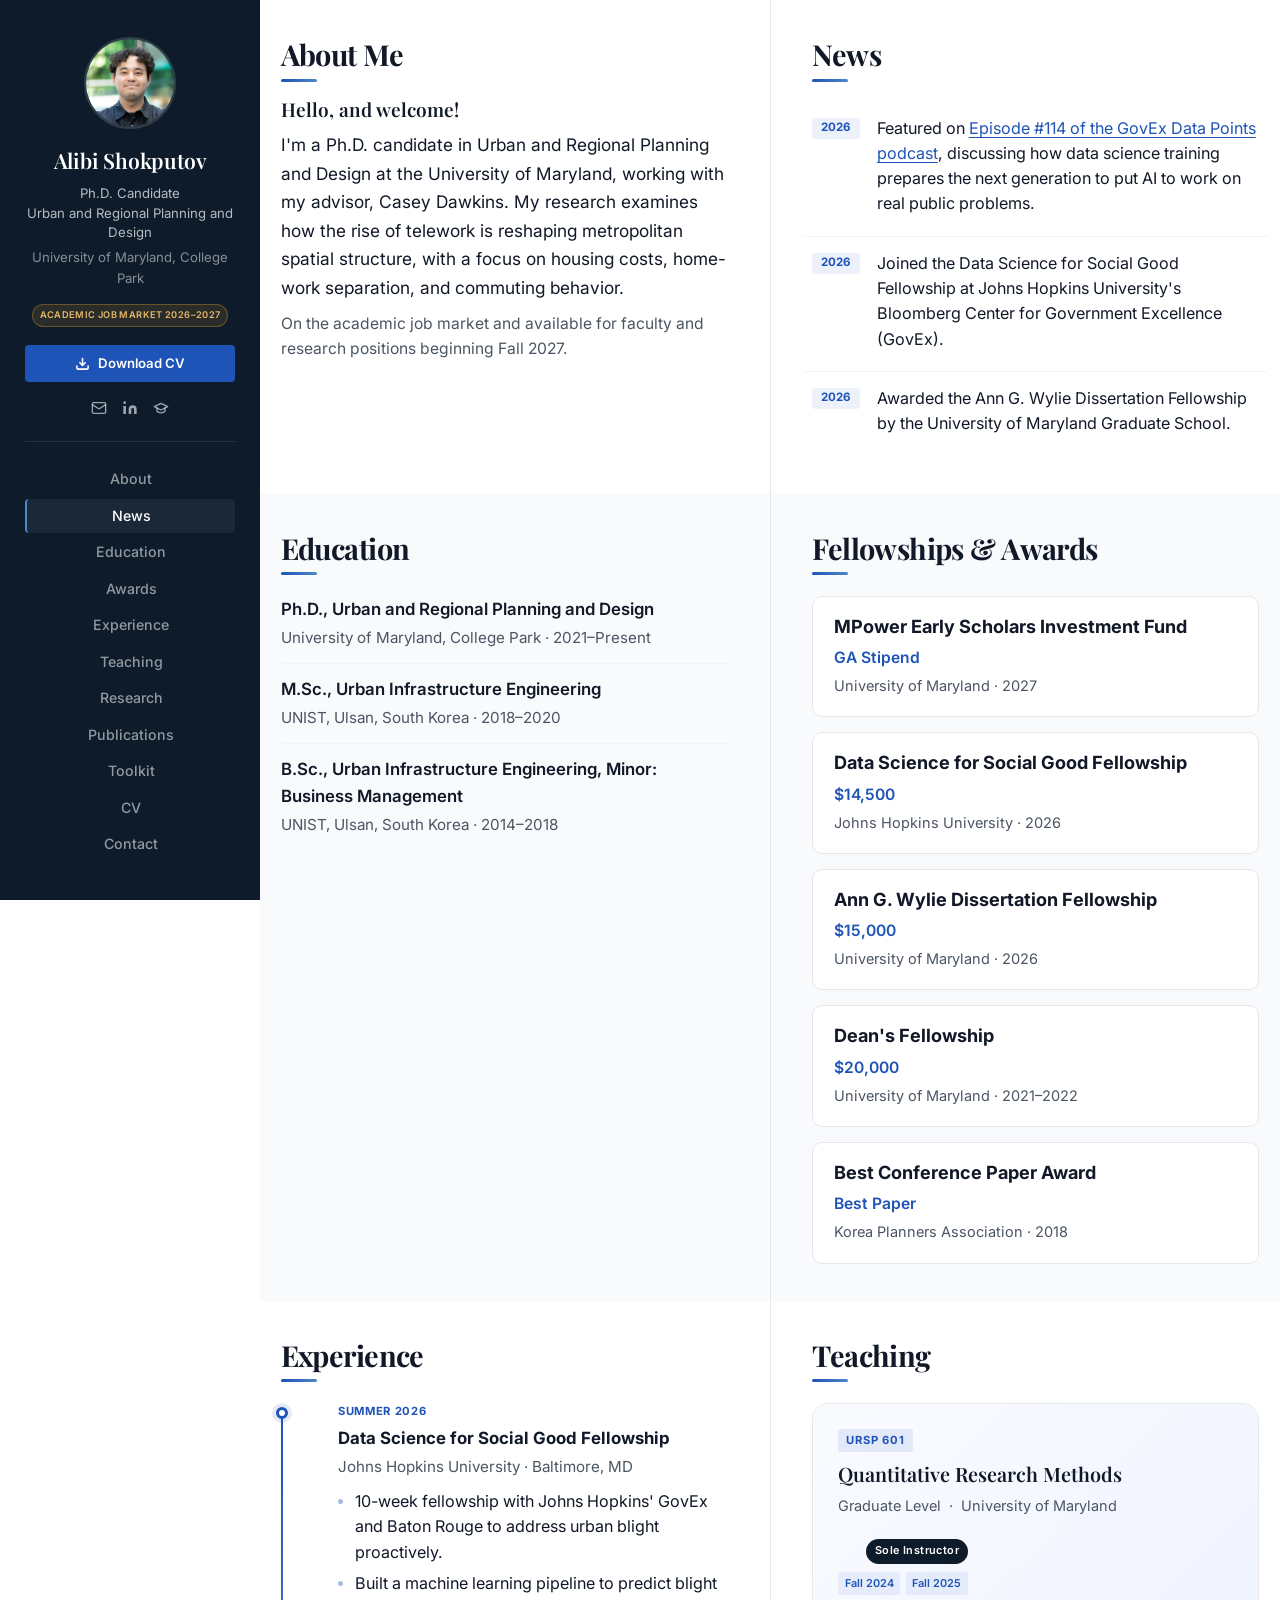
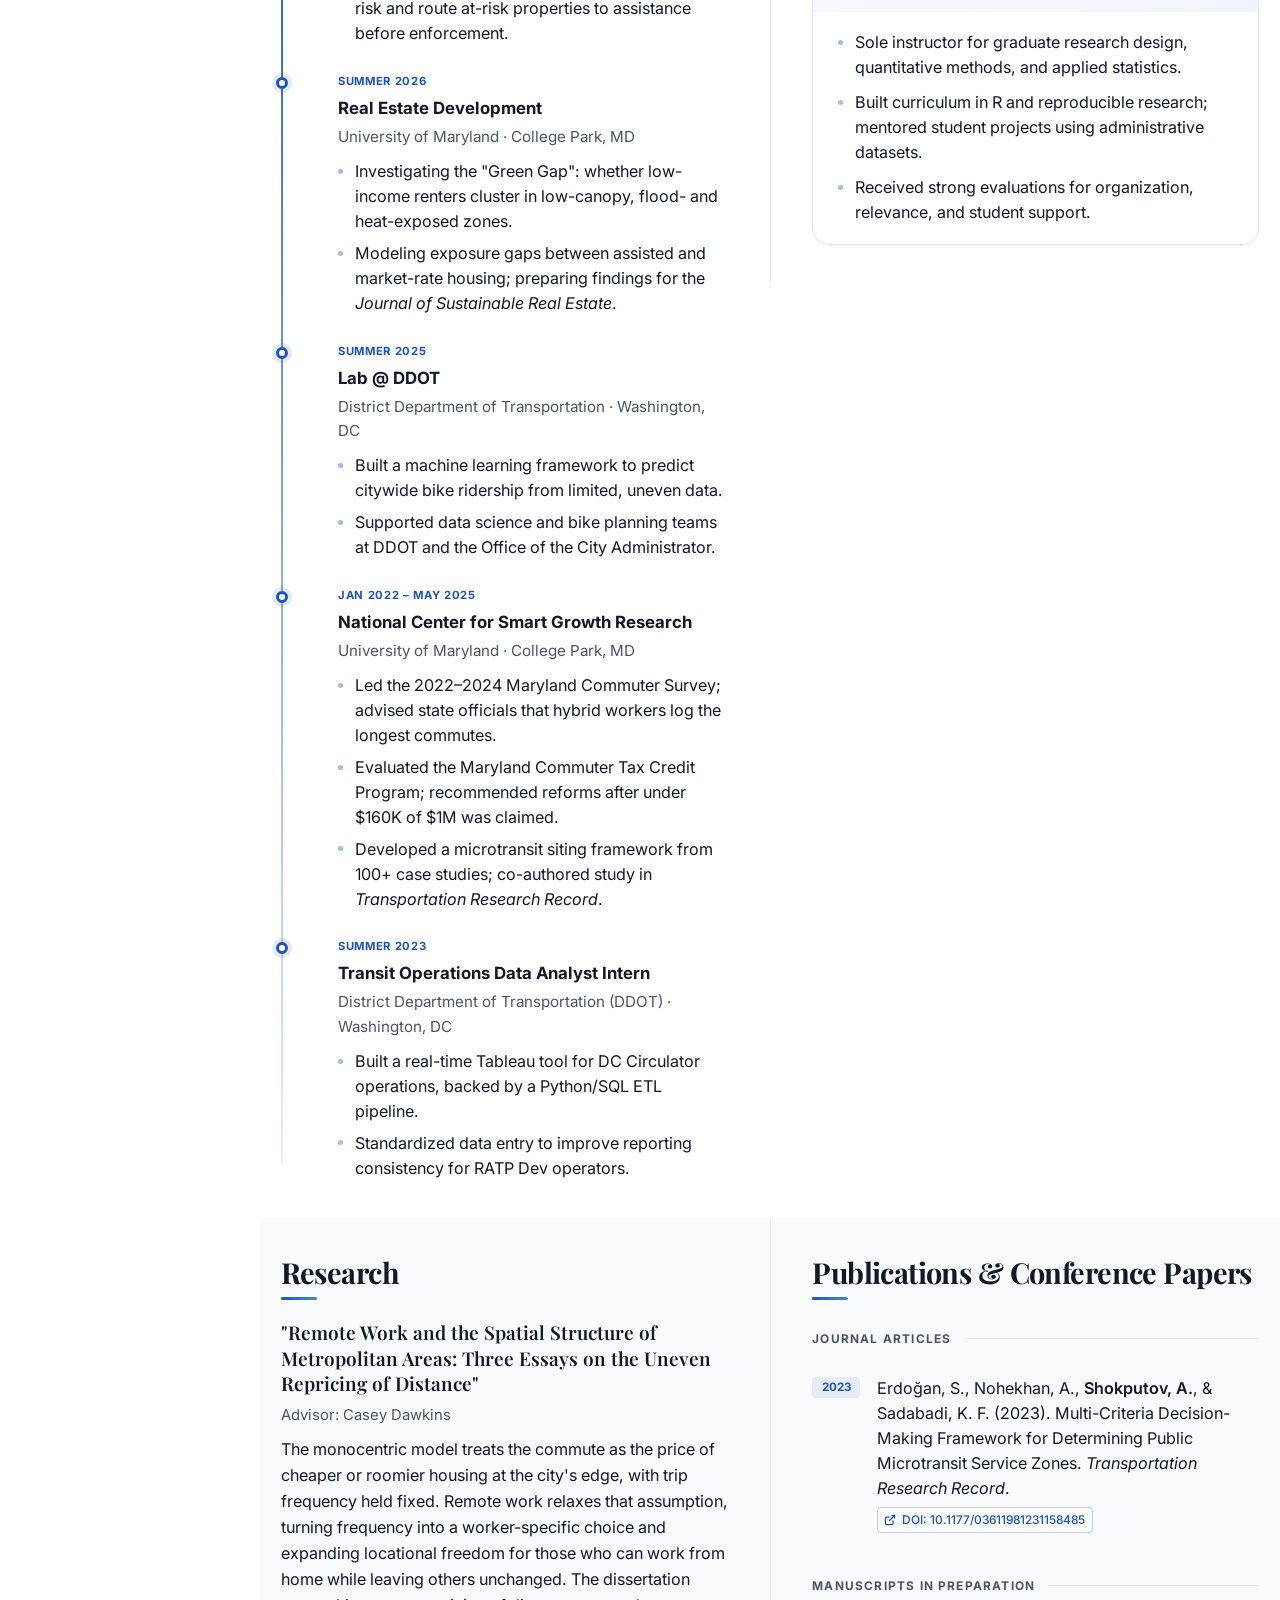
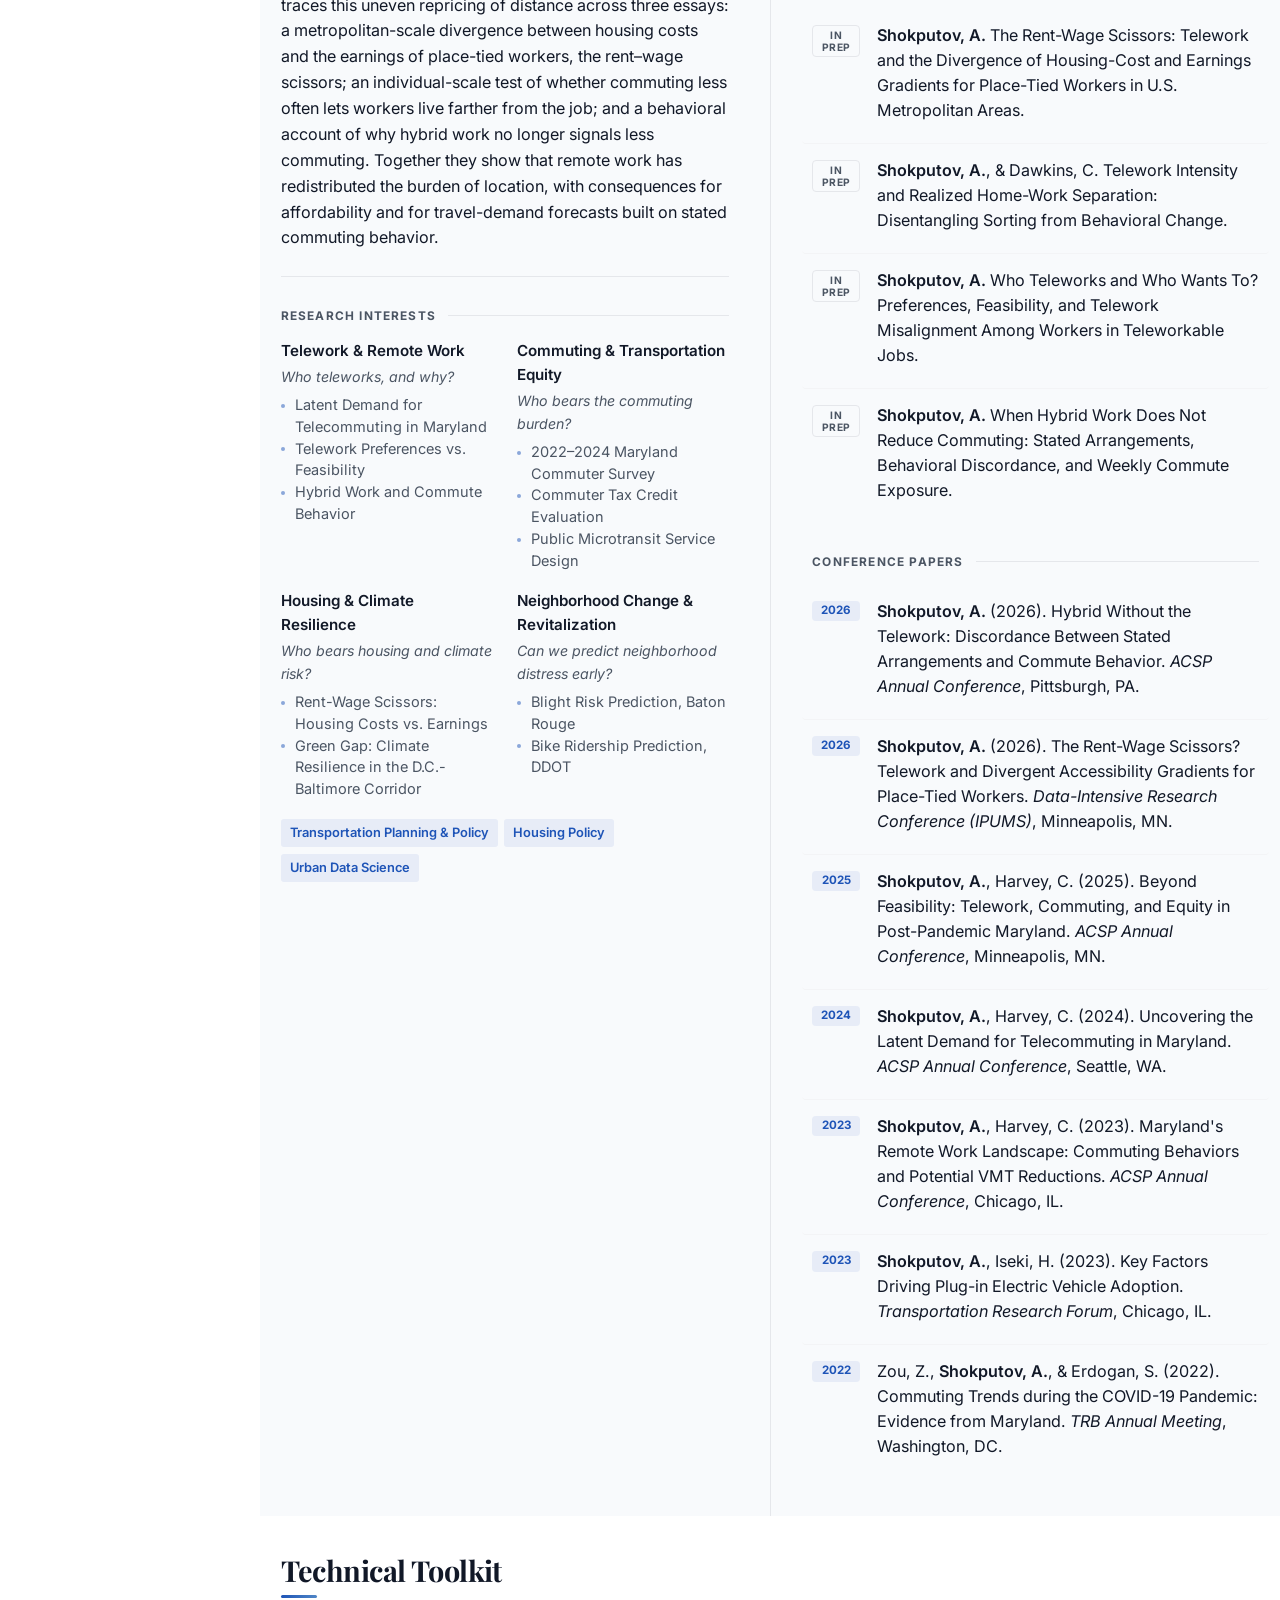
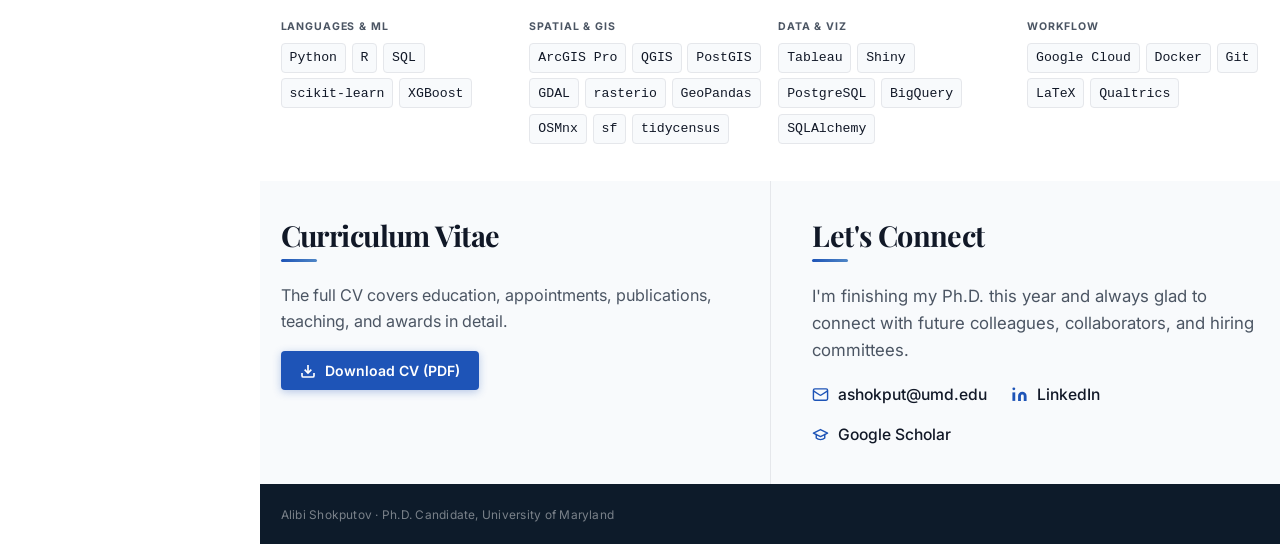
==== commit a0bb2159: "Pair Research and Publications into a shared row Extends the two-column row treatment to Research + " ====
--- a/index.html
+++ b/index.html
@@ -341,8 +341,9 @@
       </section>
     </div>
 
-    <!-- ── RESEARCH ── -->
-    <section id="research" class="section section-alt" aria-labelledby="research-heading">
+    <!-- ── RESEARCH + PUBLICATIONS ── -->
+    <div class="section-row section-row-alt">
+      <section id="research" class="section" aria-labelledby="research-heading">
       <div class="container">
         <div class="section-header reveal">
           <h2 id="research-heading" class="section-title">Research</h2>
@@ -558,10 +559,11 @@
           </div>
         </div>
       </div>
-    </section>
+      </section>
+    </div>
 
     <!-- ── TOOLKIT ── -->
-    <section id="toolkit" class="section section-alt" aria-labelledby="toolkit-heading">
+    <section id="toolkit" class="section" aria-labelledby="toolkit-heading">
       <div class="container">
         <div class="section-header reveal">
           <h2 id="toolkit-heading" class="section-title">Technical Toolkit</h2>
@@ -616,7 +618,7 @@
     </section>
 
     <!-- ── CV + CONTACT ── -->
-    <div class="section-row">
+    <div class="section-row section-row-alt">
       <section id="cv" class="section" aria-labelledby="cv-heading">
         <div class="container">
           <div class="section-header reveal">
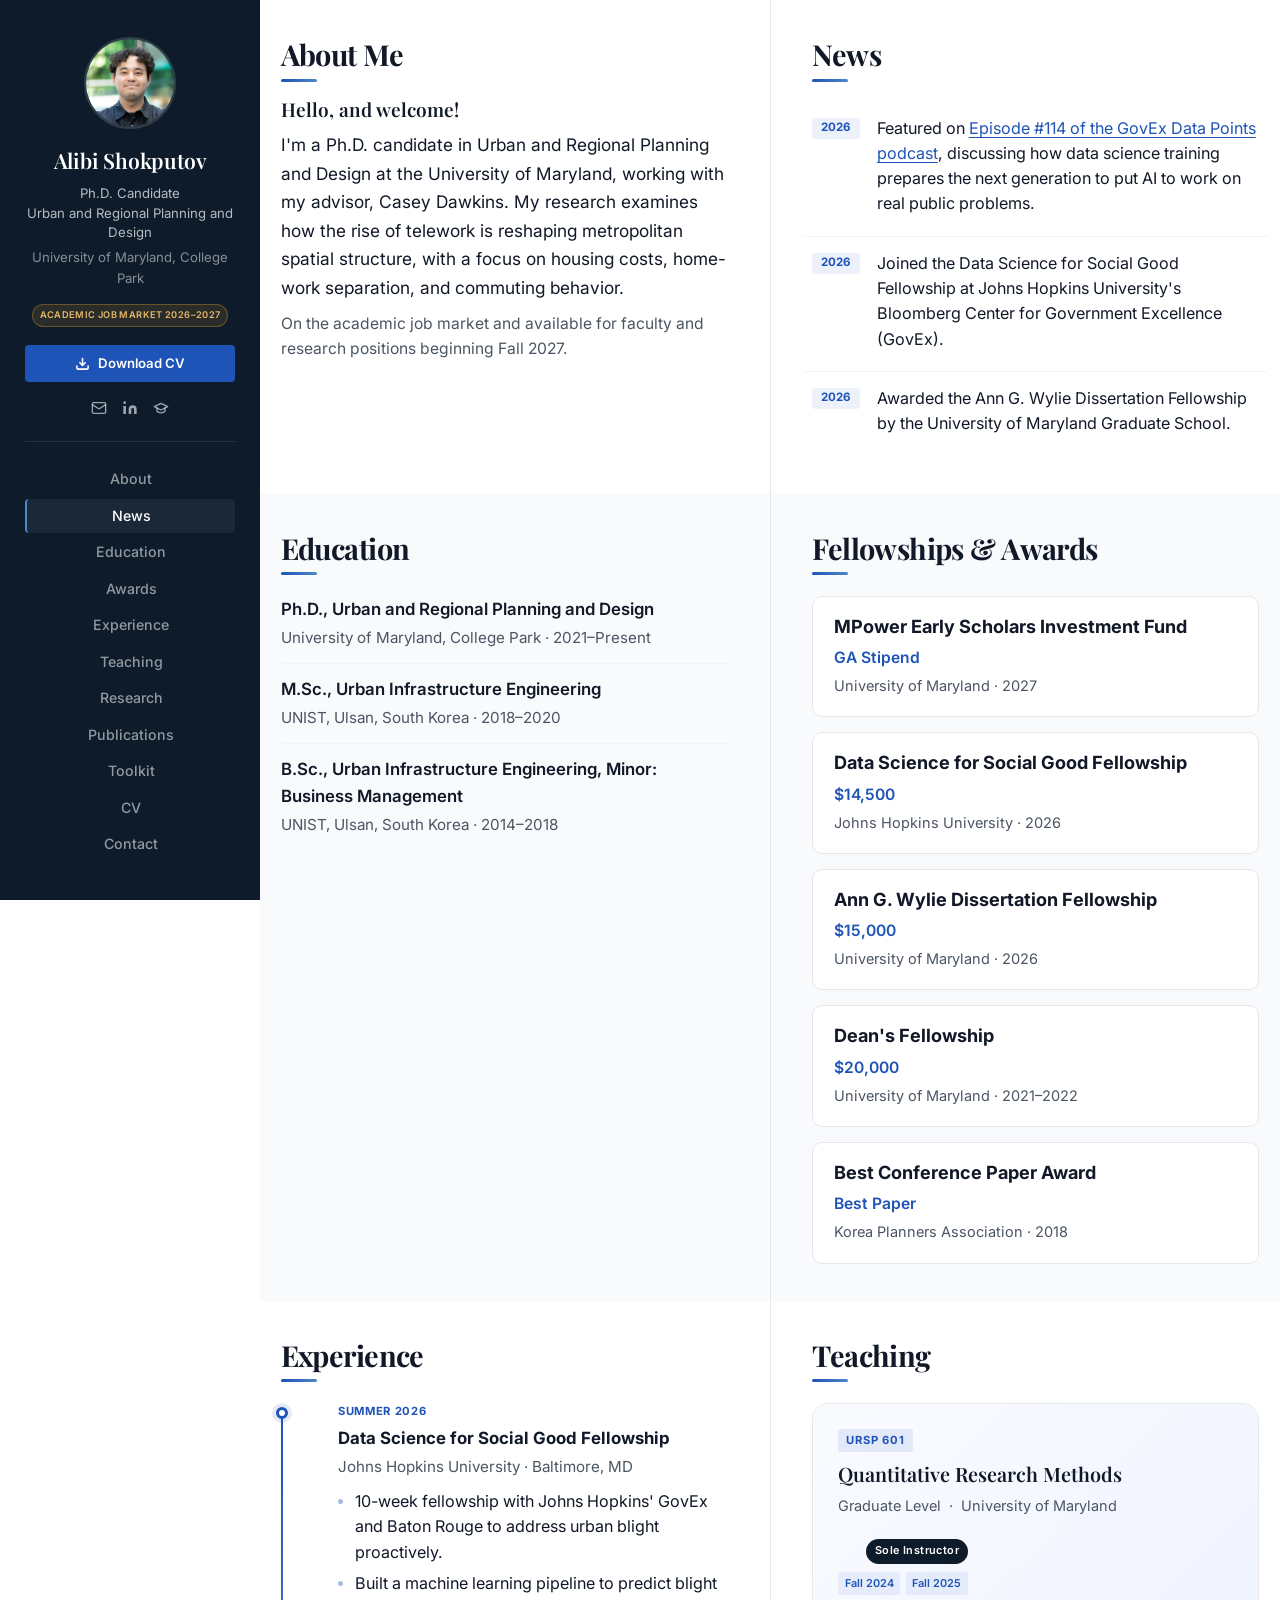
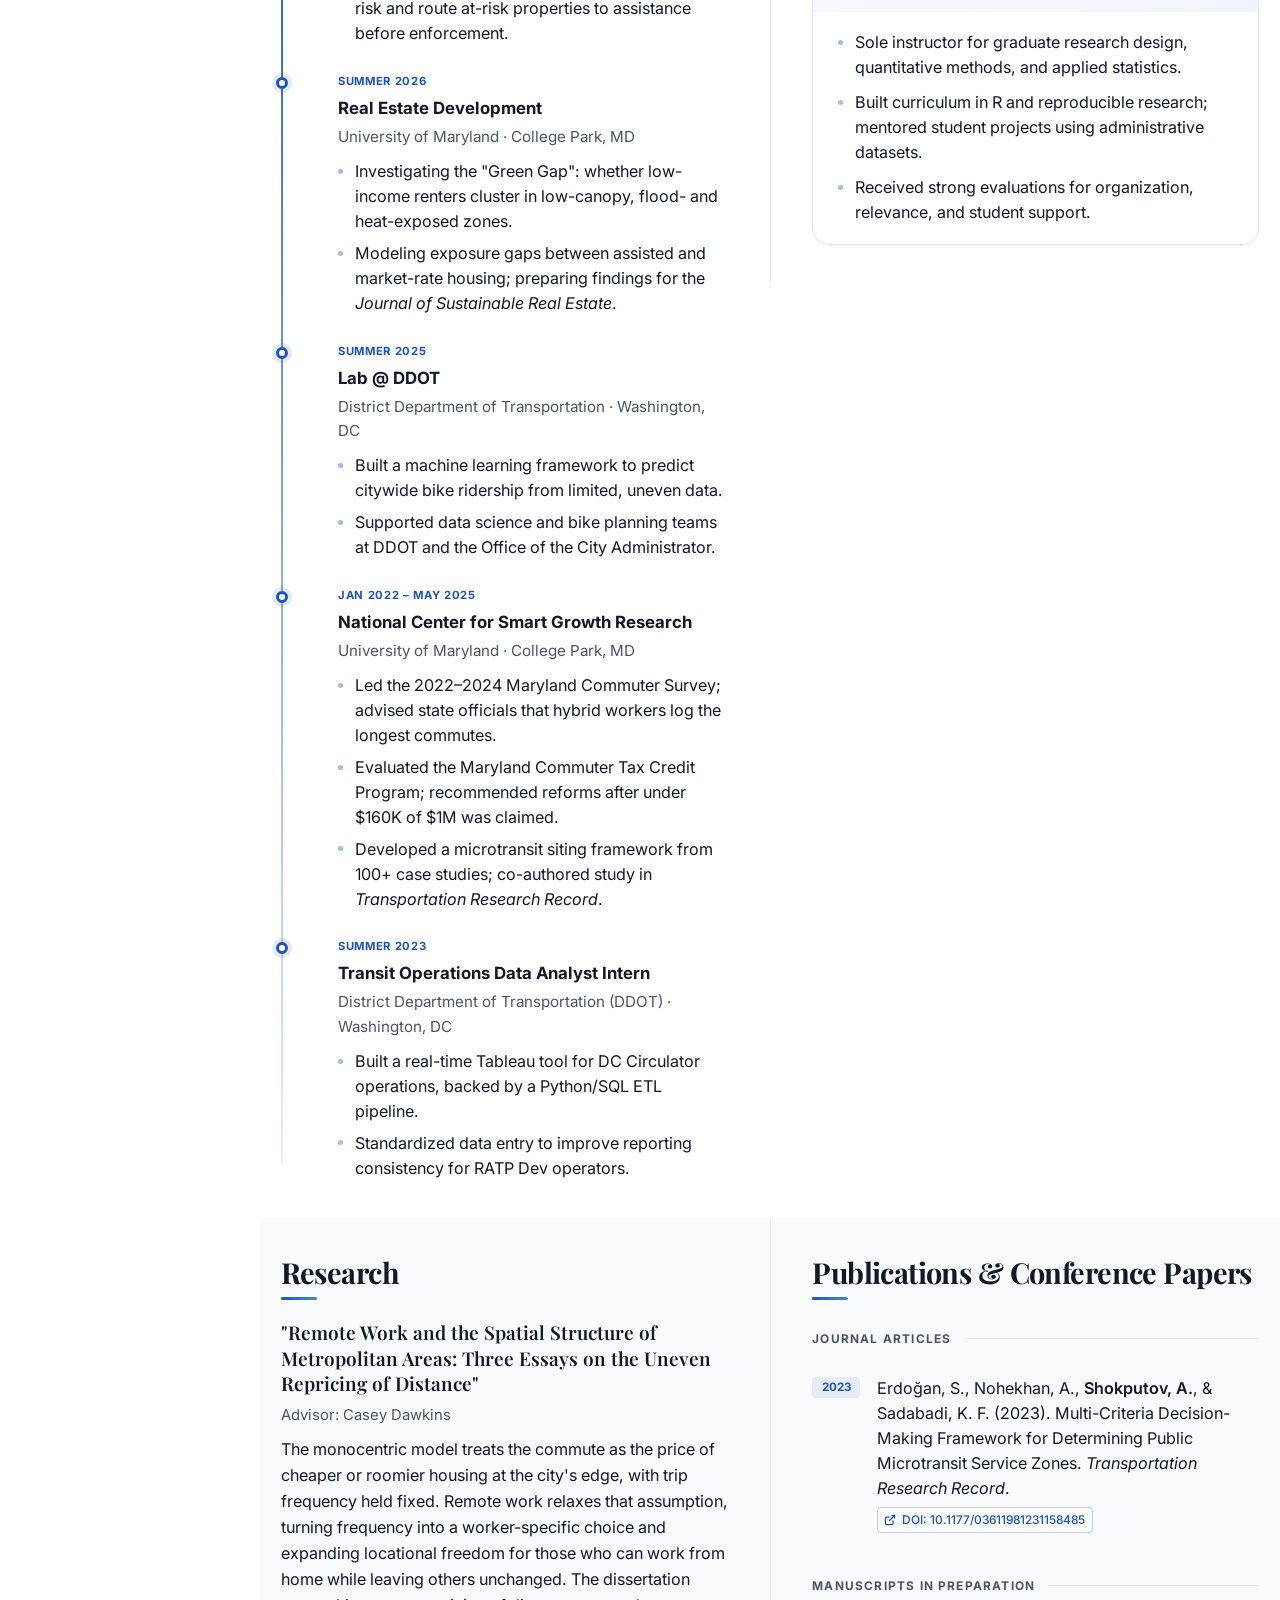
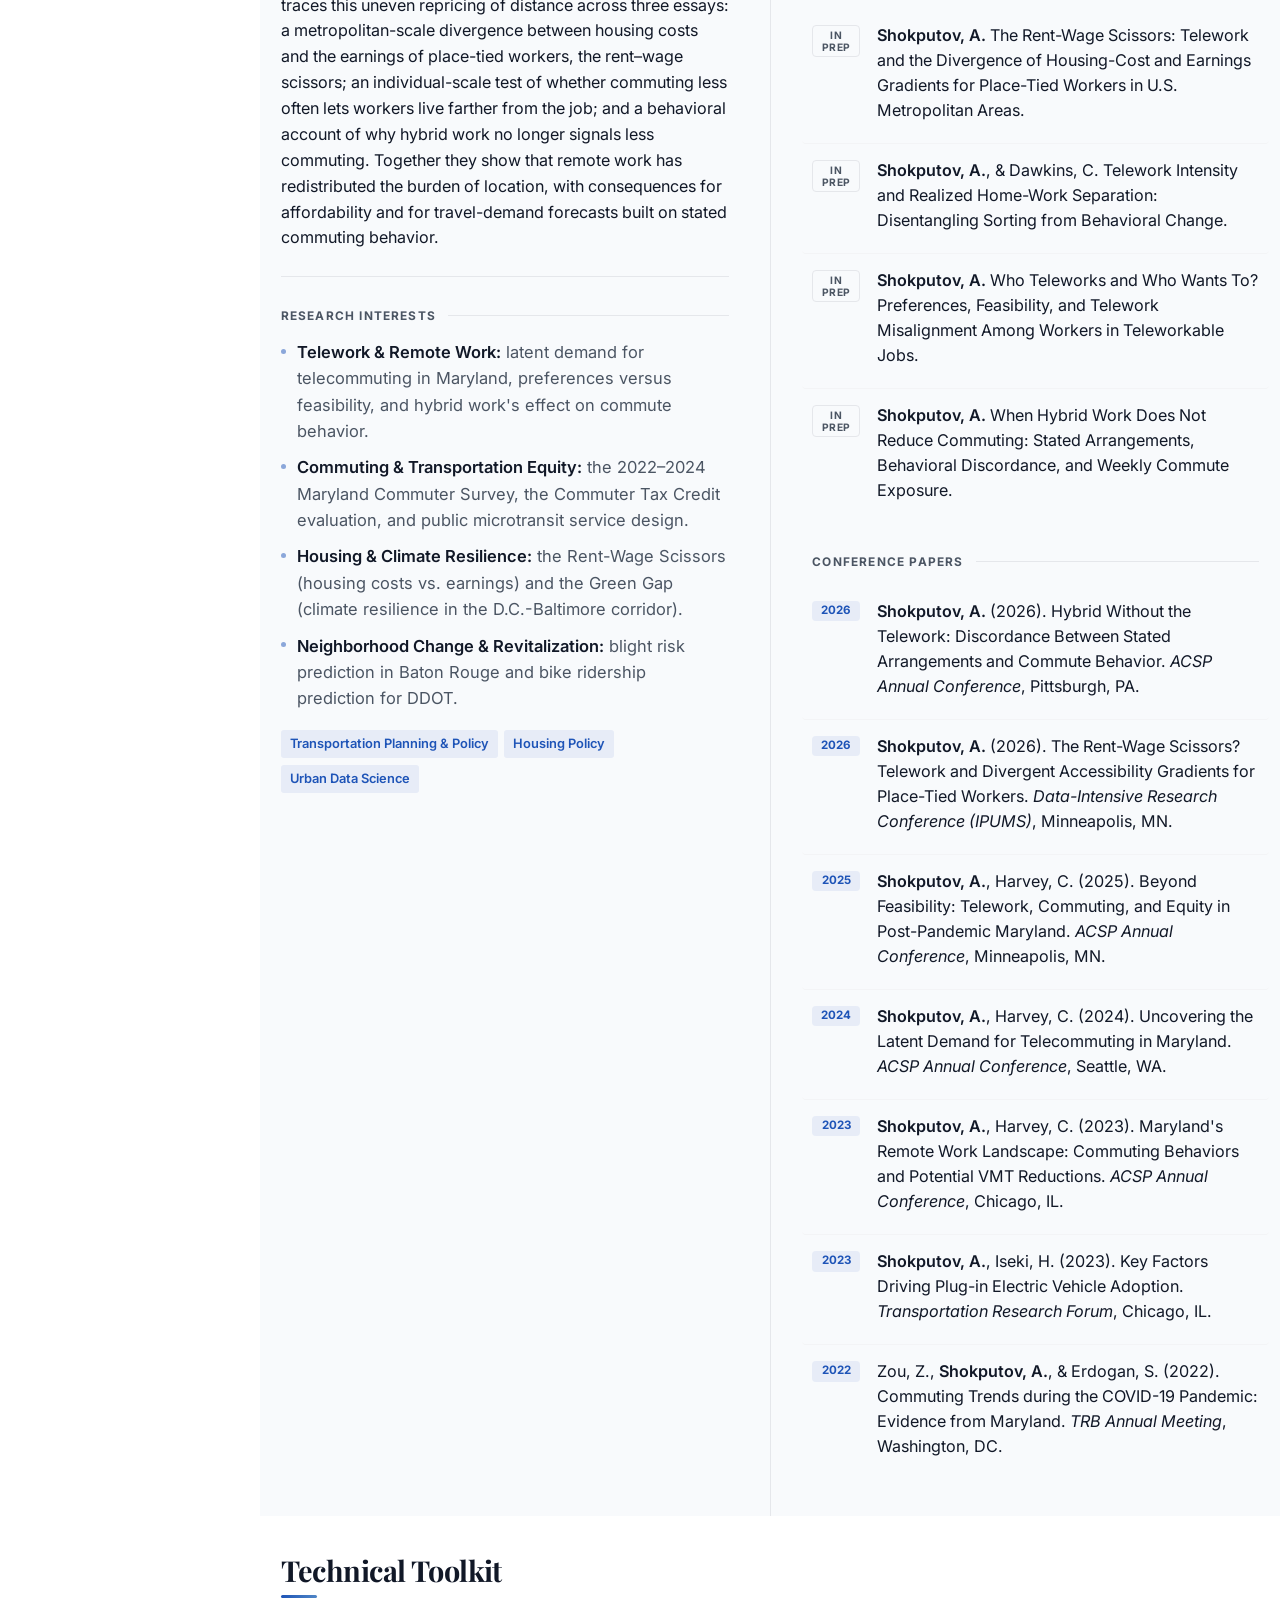
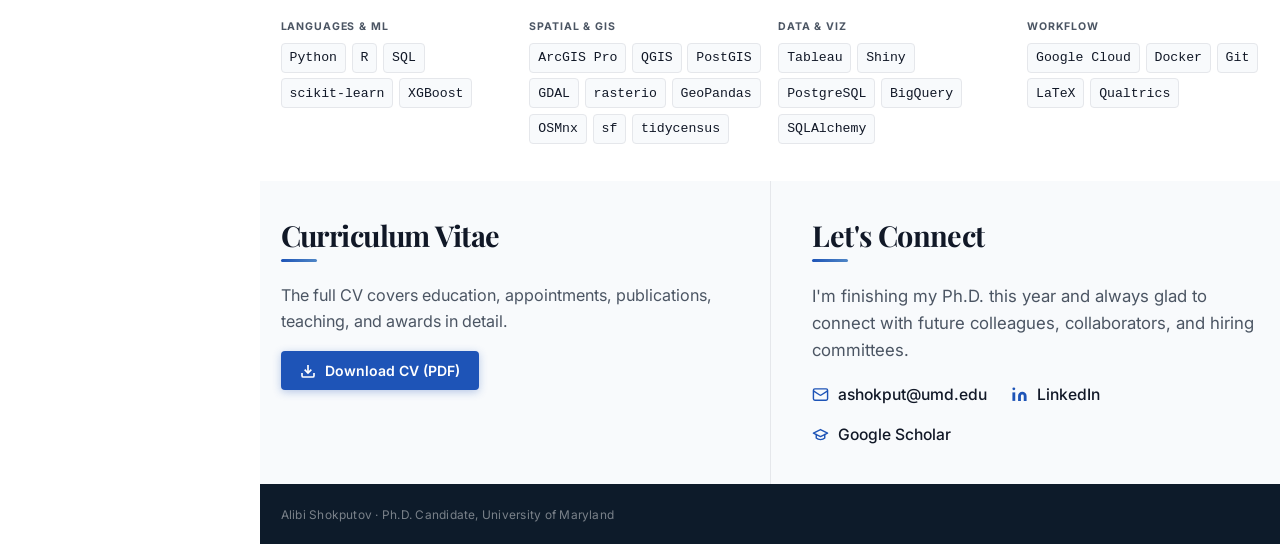
==== commit b8cbac64: "Condense Research Interests to one line each, increase font size Replaces the four multi-line theme " ====
--- a/index.html
+++ b/index.html
@@ -373,42 +373,12 @@
 
         <!-- Research Focus Areas -->
         <h3 class="subsection-title reveal">Research Interests</h3>
-        <div class="research-themes reveal">
-          <div class="research-theme">
-            <h4>Telework &amp; Remote Work</h4>
-            <p class="research-theme-q">Who teleworks, and why?</p>
-            <ul>
-              <li>Latent Demand for Telecommuting in Maryland</li>
-              <li>Telework Preferences vs. Feasibility</li>
-              <li>Hybrid Work and Commute Behavior</li>
-            </ul>
-          </div>
-          <div class="research-theme">
-            <h4>Commuting &amp; Transportation Equity</h4>
-            <p class="research-theme-q">Who bears the commuting burden?</p>
-            <ul>
-              <li>2022&ndash;2024 Maryland Commuter Survey</li>
-              <li>Commuter Tax Credit Evaluation</li>
-              <li>Public Microtransit Service Design</li>
-            </ul>
-          </div>
-          <div class="research-theme">
-            <h4>Housing &amp; Climate Resilience</h4>
-            <p class="research-theme-q">Who bears housing and climate risk?</p>
-            <ul>
-              <li>Rent-Wage Scissors: Housing Costs vs. Earnings</li>
-              <li>Green Gap: Climate Resilience in the D.C.-Baltimore Corridor</li>
-            </ul>
-          </div>
-          <div class="research-theme">
-            <h4>Neighborhood Change &amp; Revitalization</h4>
-            <p class="research-theme-q">Can we predict neighborhood distress early?</p>
-            <ul>
-              <li>Blight Risk Prediction, Baton Rouge</li>
-              <li>Bike Ridership Prediction, DDOT</li>
-            </ul>
-          </div>
-        </div>
+        <ul class="research-interest-list reveal">
+          <li><strong>Telework &amp; Remote Work:</strong> latent demand for telecommuting in Maryland, preferences versus feasibility, and hybrid work's effect on commute behavior.</li>
+          <li><strong>Commuting &amp; Transportation Equity:</strong> the 2022&ndash;2024 Maryland Commuter Survey, the Commuter Tax Credit evaluation, and public microtransit service design.</li>
+          <li><strong>Housing &amp; Climate Resilience:</strong> the Rent-Wage Scissors (housing costs vs. earnings) and the Green Gap (climate resilience in the D.C.-Baltimore corridor).</li>
+          <li><strong>Neighborhood Change &amp; Revitalization:</strong> blight risk prediction in Baton Rouge and bike ridership prediction for DDOT.</li>
+        </ul>
         <div class="research-tags reveal">
           <span class="research-tag">Transportation Planning &amp; Policy</span>
           <span class="research-tag">Housing Policy</span>
--- a/styles.css
+++ b/styles.css
@@ -440,47 +440,34 @@
 }
 
 /* ══════════════════════════════════════════════
-   RESEARCH - THEMES
-══════════════════════════════════════════════ */
-.research-themes {
-  display: grid;
-  grid-template-columns: 1fr 1fr;
-  gap: 1rem 1.5rem;
-}
-
-.research-theme h4 {
-  font-size: 0.92rem;
-  font-weight: 600;
-  color: var(--text);
-  margin-bottom: 0.15rem;
-}
-
-.research-theme-q {
-  font-size: 0.86rem;
-  color: var(--text-muted);
-  font-style: italic;
-  margin-bottom: 0.4rem;
-}
-
-.research-theme ul {
+   RESEARCH - INTERESTS
+══════════════════════════════════════════════ */
+.research-interest-list {
   list-style: none;
-}
-.research-theme li {
-  font-size: 0.88rem;
-  color: var(--text-muted);
-  line-height: 1.5;
-  padding-left: 0.85rem;
+  display: flex;
+  flex-direction: column;
+  gap: 0.6rem;
+}
+.research-interest-list li {
+  font-size: 1rem;
+  color: var(--text-muted);
+  line-height: 1.6;
+  padding-left: 1rem;
   position: relative;
 }
-.research-theme li::before {
+.research-interest-list li::before {
   content: '';
   position: absolute;
   left: 0;
   top: 0.6em;
-  width: 4px; height: 4px;
+  width: 5px; height: 5px;
   border-radius: 50%;
   background: var(--blue);
   opacity: 0.5;
+}
+.research-interest-list strong {
+  color: var(--text);
+  font-weight: 600;
 }
 
 .research-tags {
@@ -987,8 +974,6 @@
 @media (max-width: 640px) {
   .section { padding: 1.75rem 0; }
 
-  .research-themes { grid-template-columns: 1fr; }
-
   .pub-item { grid-template-columns: 40px 1fr; gap: 0.75rem; }
 
   .toolkit-grid { grid-template-columns: 1fr; }
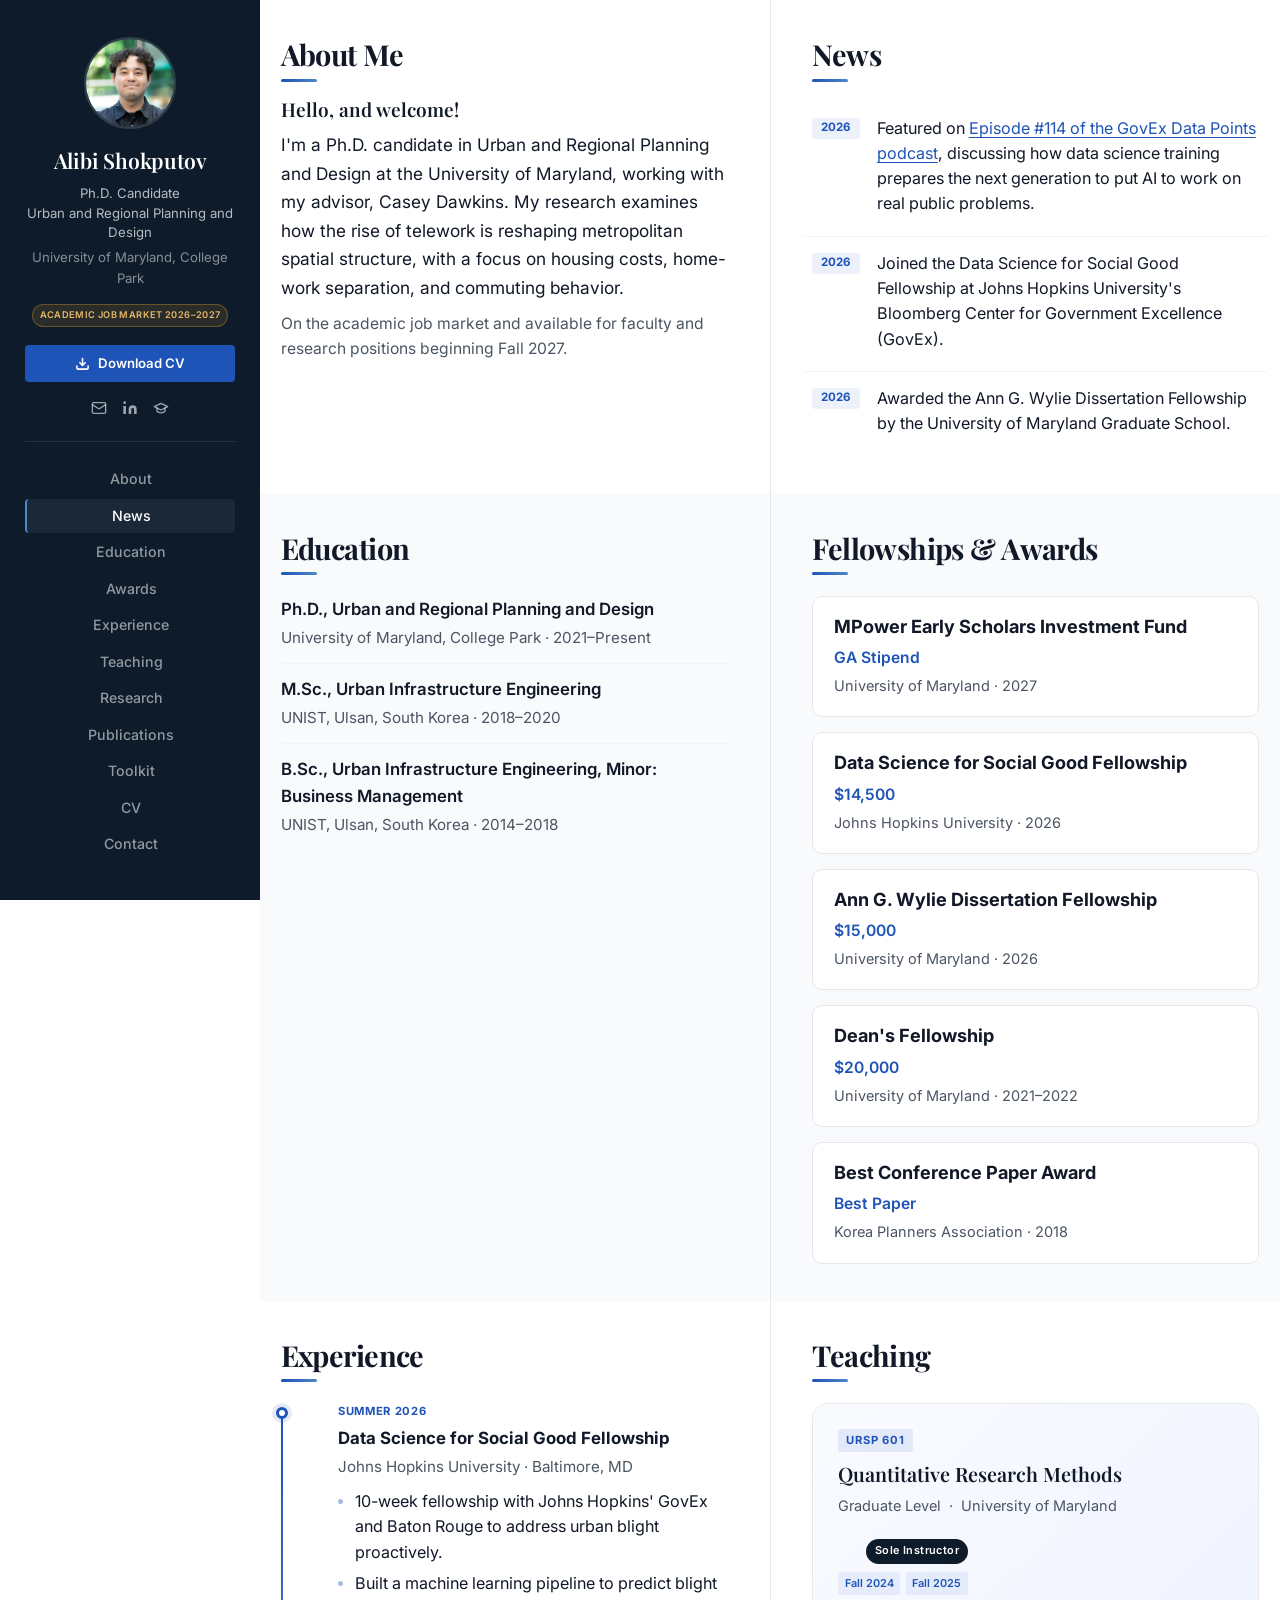
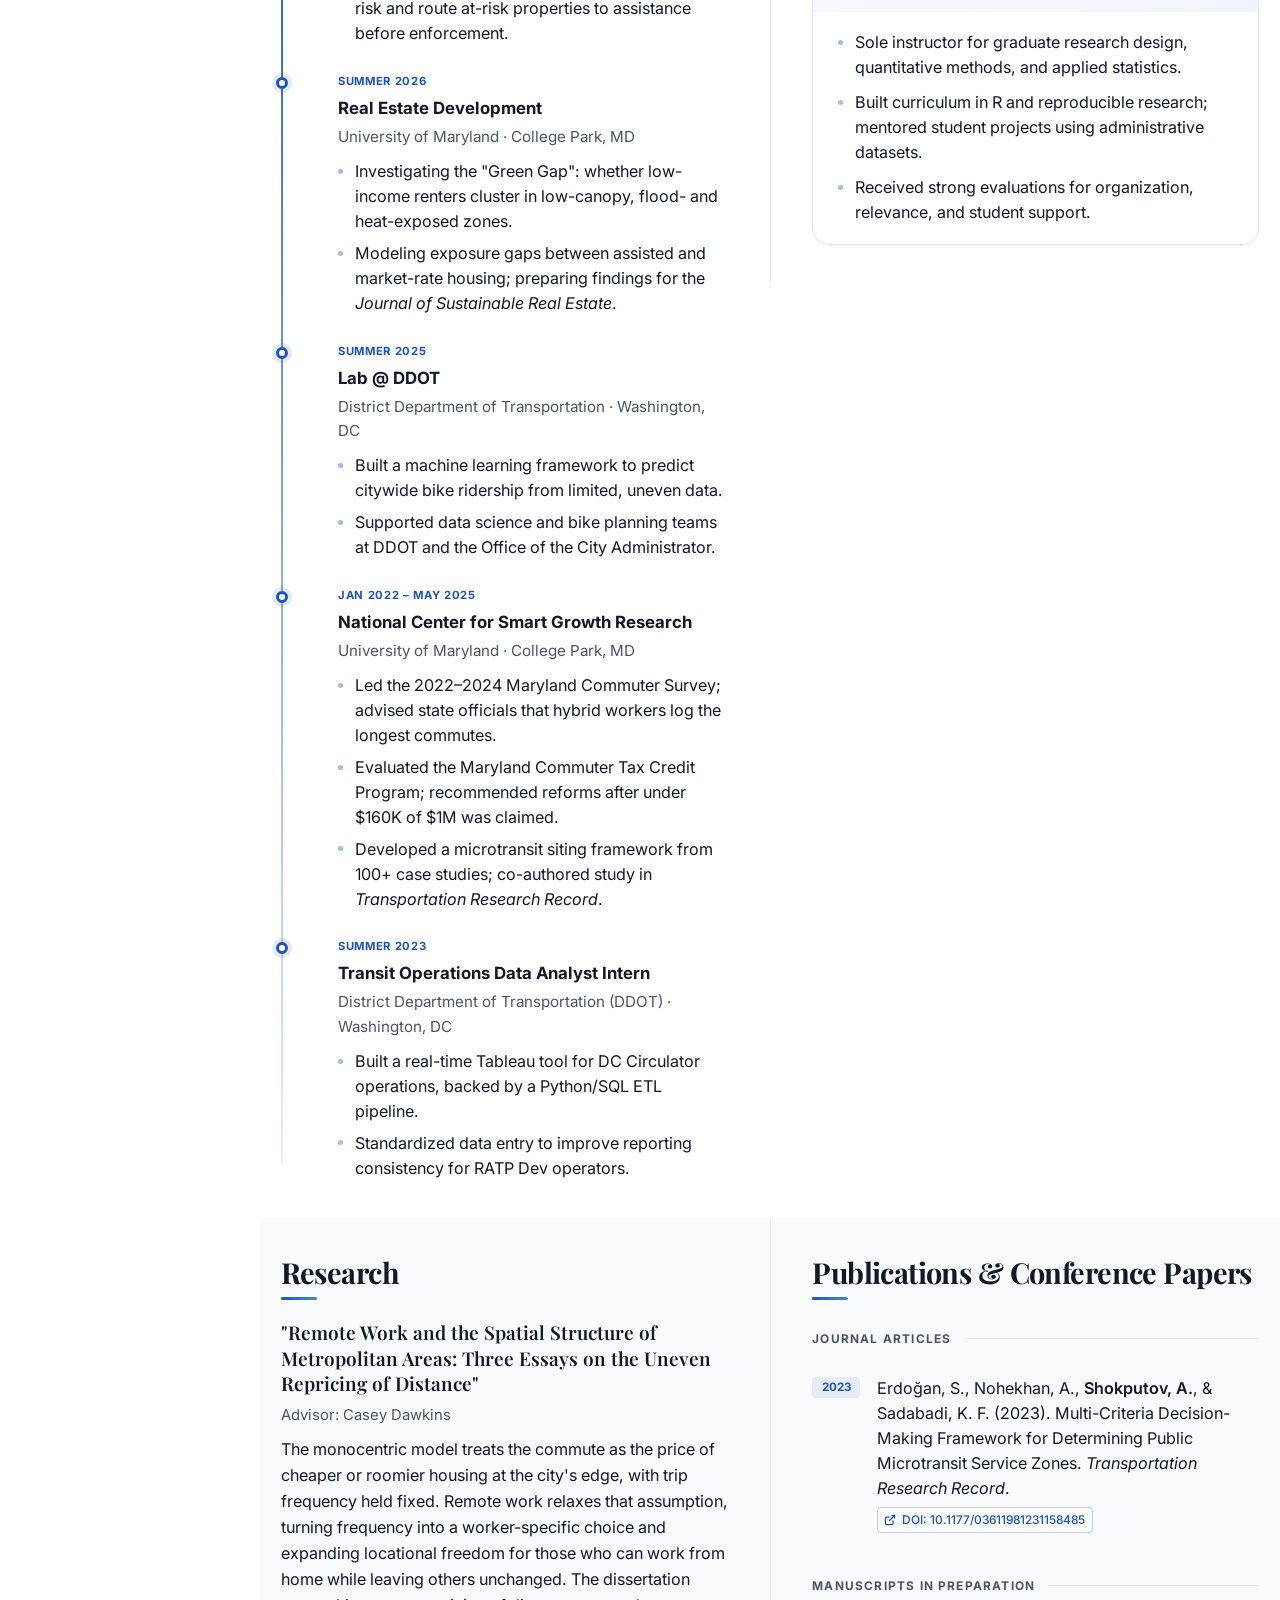
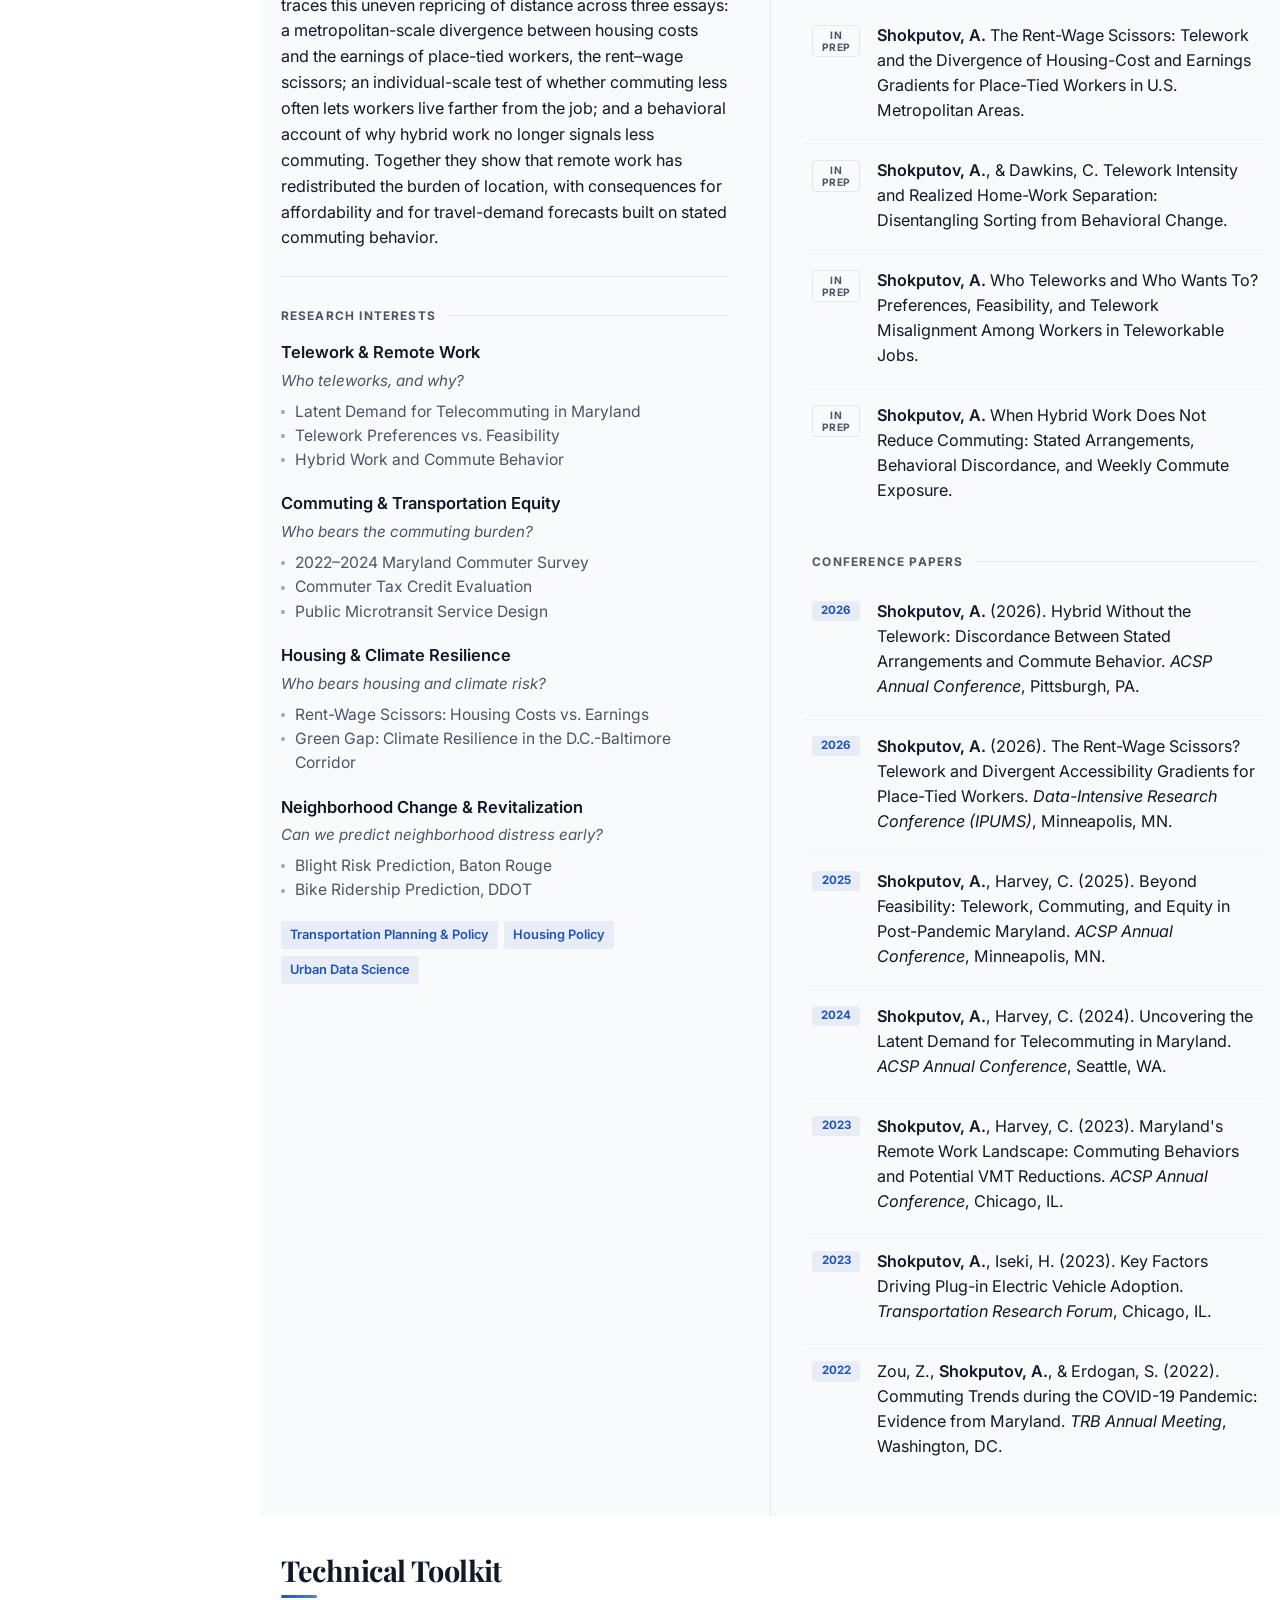
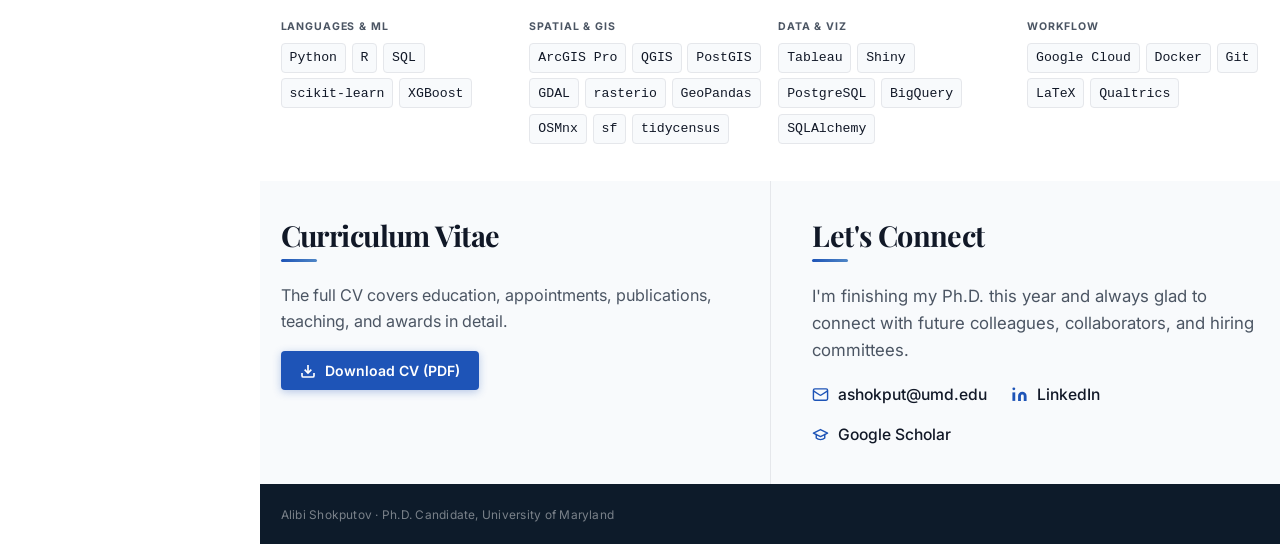
==== commit aac07aec: "Restore themed Research Interests cards in a single column Reverts the one-line-per-interest list ba" ====
--- a/index.html
+++ b/index.html
@@ -373,12 +373,42 @@
 
         <!-- Research Focus Areas -->
         <h3 class="subsection-title reveal">Research Interests</h3>
-        <ul class="research-interest-list reveal">
-          <li><strong>Telework &amp; Remote Work:</strong> latent demand for telecommuting in Maryland, preferences versus feasibility, and hybrid work's effect on commute behavior.</li>
-          <li><strong>Commuting &amp; Transportation Equity:</strong> the 2022&ndash;2024 Maryland Commuter Survey, the Commuter Tax Credit evaluation, and public microtransit service design.</li>
-          <li><strong>Housing &amp; Climate Resilience:</strong> the Rent-Wage Scissors (housing costs vs. earnings) and the Green Gap (climate resilience in the D.C.-Baltimore corridor).</li>
-          <li><strong>Neighborhood Change &amp; Revitalization:</strong> blight risk prediction in Baton Rouge and bike ridership prediction for DDOT.</li>
-        </ul>
+        <div class="research-themes reveal">
+          <div class="research-theme">
+            <h4>Telework &amp; Remote Work</h4>
+            <p class="research-theme-q">Who teleworks, and why?</p>
+            <ul>
+              <li>Latent Demand for Telecommuting in Maryland</li>
+              <li>Telework Preferences vs. Feasibility</li>
+              <li>Hybrid Work and Commute Behavior</li>
+            </ul>
+          </div>
+          <div class="research-theme">
+            <h4>Commuting &amp; Transportation Equity</h4>
+            <p class="research-theme-q">Who bears the commuting burden?</p>
+            <ul>
+              <li>2022&ndash;2024 Maryland Commuter Survey</li>
+              <li>Commuter Tax Credit Evaluation</li>
+              <li>Public Microtransit Service Design</li>
+            </ul>
+          </div>
+          <div class="research-theme">
+            <h4>Housing &amp; Climate Resilience</h4>
+            <p class="research-theme-q">Who bears housing and climate risk?</p>
+            <ul>
+              <li>Rent-Wage Scissors: Housing Costs vs. Earnings</li>
+              <li>Green Gap: Climate Resilience in the D.C.-Baltimore Corridor</li>
+            </ul>
+          </div>
+          <div class="research-theme">
+            <h4>Neighborhood Change &amp; Revitalization</h4>
+            <p class="research-theme-q">Can we predict neighborhood distress early?</p>
+            <ul>
+              <li>Blight Risk Prediction, Baton Rouge</li>
+              <li>Bike Ridership Prediction, DDOT</li>
+            </ul>
+          </div>
+        </div>
         <div class="research-tags reveal">
           <span class="research-tag">Transportation Planning &amp; Policy</span>
           <span class="research-tag">Housing Policy</span>
--- a/styles.css
+++ b/styles.css
@@ -440,34 +440,47 @@
 }
 
 /* ══════════════════════════════════════════════
-   RESEARCH - INTERESTS
-══════════════════════════════════════════════ */
-.research-interest-list {
+   RESEARCH - THEMES
+══════════════════════════════════════════════ */
+.research-themes {
+  display: grid;
+  grid-template-columns: 1fr;
+  gap: 1.1rem;
+}
+
+.research-theme h4 {
+  font-size: 1rem;
+  font-weight: 600;
+  color: var(--text);
+  margin-bottom: 0.2rem;
+}
+
+.research-theme-q {
+  font-size: 0.92rem;
+  color: var(--text-muted);
+  font-style: italic;
+  margin-bottom: 0.4rem;
+}
+
+.research-theme ul {
   list-style: none;
-  display: flex;
-  flex-direction: column;
-  gap: 0.6rem;
-}
-.research-interest-list li {
-  font-size: 1rem;
-  color: var(--text-muted);
-  line-height: 1.6;
-  padding-left: 1rem;
+}
+.research-theme li {
+  font-size: 0.95rem;
+  color: var(--text-muted);
+  line-height: 1.55;
+  padding-left: 0.9rem;
   position: relative;
 }
-.research-interest-list li::before {
+.research-theme li::before {
   content: '';
   position: absolute;
   left: 0;
-  top: 0.6em;
-  width: 5px; height: 5px;
+  top: 0.65em;
+  width: 4px; height: 4px;
   border-radius: 50%;
   background: var(--blue);
   opacity: 0.5;
-}
-.research-interest-list strong {
-  color: var(--text);
-  font-weight: 600;
 }
 
 .research-tags {
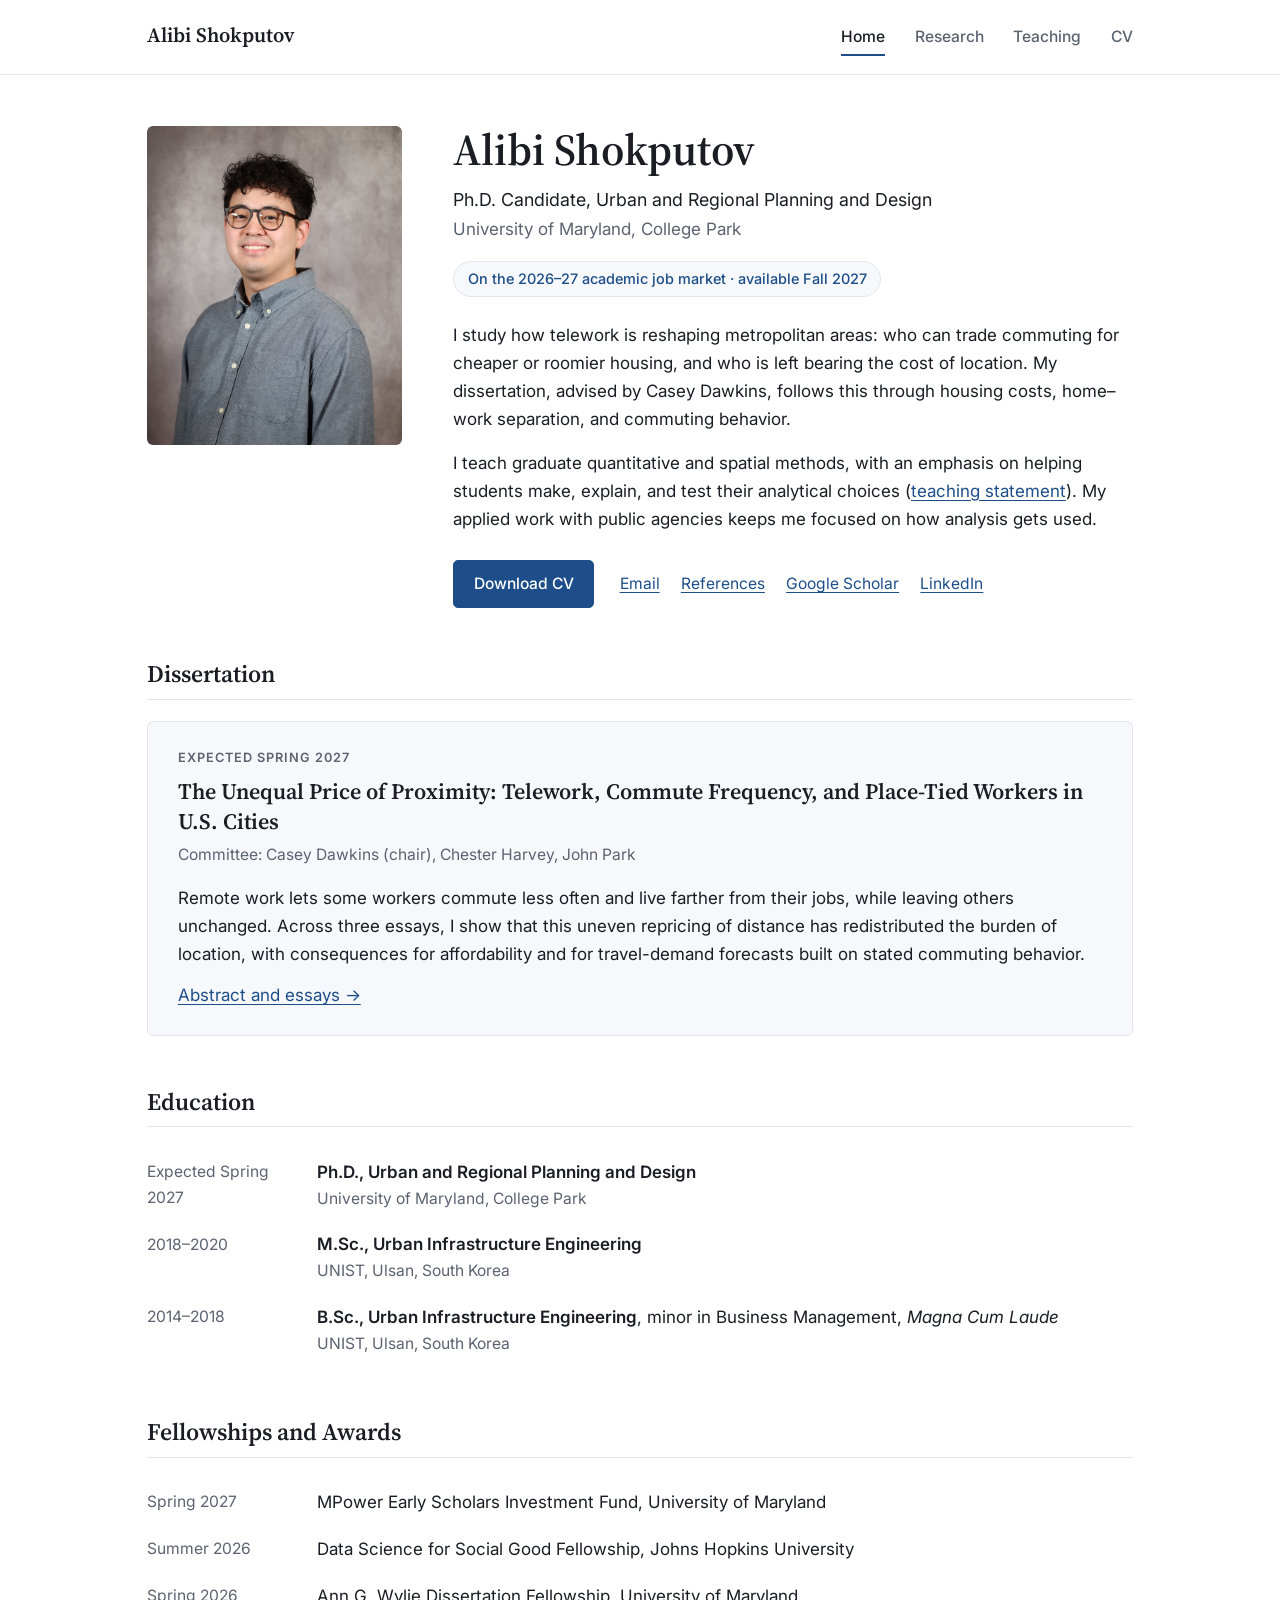
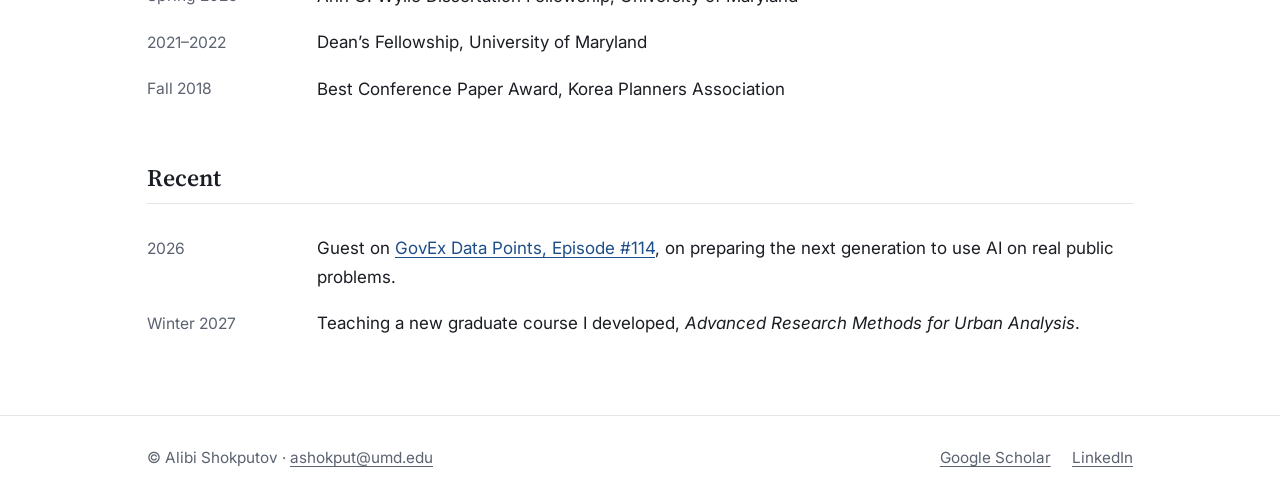
==== commit 05330bf6: "Redesign site: four pages, new CV, photo, references, teaching statement Replace the dense single-pa" ====
--- a/index.html
+++ b/index.html
@@ -4,716 +4,148 @@
   <meta charset="UTF-8" />
   <meta name="viewport" content="width=device-width, initial-scale=1.0" />
   <title>Alibi Shokputov · Ph.D. Candidate, Urban Planning</title>
-  <meta name="description" content="Alibi Shokputov is a Ph.D. Candidate in Urban and Regional Planning and Design at the University of Maryland, specializing in telework, commuting behavior, and metropolitan spatial economic structure." />
+  <meta name="description" content="Alibi Shokputov is a Ph.D. candidate in Urban and Regional Planning and Design at the University of Maryland, studying how telework reshapes commuting, housing costs, and metropolitan spatial structure. On the 2026–27 academic job market." />
   <meta name="author" content="Alibi Shokputov" />
   <meta property="og:title" content="Alibi Shokputov · Ph.D. Candidate, Urban Planning" />
-  <meta property="og:description" content="Ph.D. Candidate at the University of Maryland researching telework, commuting behavior, and metropolitan spatial structure." />
+  <meta property="og:description" content="Ph.D. candidate at the University of Maryland studying telework, commuting, and housing. On the 2026–27 academic job market." />
   <meta property="og:type" content="website" />
   <meta property="og:url" content="https://alibishokputov.github.io/" />
 
   <link rel="preconnect" href="https://fonts.googleapis.com" />
   <link rel="preconnect" href="https://fonts.gstatic.com" crossorigin />
-  <link href="https://fonts.googleapis.com/css2?family=Playfair+Display:ital,wght@0,400;0,600;0,700;1,400&family=Inter:wght@300;400;500;600;700&display=swap" rel="stylesheet" />
+  <link href="https://fonts.googleapis.com/css2?family=Inter:wght@400;500;600&family=Source+Serif+4:ital,wght@0,400;0,600;1,400&display=swap" rel="stylesheet" />
   <link rel="stylesheet" href="styles.css" />
 </head>
 <body>
+  <a class="skip-link" href="#main">Skip to content</a>
 
-  <a class="skip-link" href="#top">Skip to content</a>
-
-  <!-- ── SIDEBAR ── -->
-  <header class="sidebar" id="sidebar">
-    <div class="sidebar-bar">
-      <a class="sidebar-brand" href="#top">Alibi Shokputov</a>
-      <button class="sidebar-toggle" aria-label="Toggle menu" aria-expanded="false" aria-controls="sidebarPanel">
-        <svg class="icon-menu" width="22" height="22" viewBox="0 0 24 24" fill="none" stroke="currentColor" stroke-width="2" stroke-linecap="round" aria-hidden="true"><line x1="3" y1="6" x2="21" y2="6"/><line x1="3" y1="12" x2="21" y2="12"/><line x1="3" y1="18" x2="21" y2="18"/></svg>
-        <svg class="icon-close" width="22" height="22" viewBox="0 0 24 24" fill="none" stroke="currentColor" stroke-width="2" stroke-linecap="round" aria-hidden="true"><line x1="18" y1="6" x2="6" y2="18"/><line x1="6" y1="6" x2="18" y2="18"/></svg>
-      </button>
-    </div>
-
-    <div class="sidebar-panel" id="sidebarPanel">
-      <div class="sidebar-photo">
-        <img
-          src="photos/Alibi%20Shokputov%20Headshot%20%287%29.jpg"
-          alt="Alibi Shokputov"
-          width="104"
-          height="104"
-        />
-      </div>
-      <h1 class="sidebar-name">Alibi Shokputov</h1>
-      <p class="sidebar-title">Ph.D. Candidate<br>Urban and Regional Planning and Design</p>
-      <p class="sidebar-inst">University of Maryland, College Park</p>
-
-      <span class="sidebar-badge">Academic Job Market 2026&ndash;2027</span>
-
-      <a class="sidebar-cv" href="CV_Alibi_Shokputov.pdf" download>
-        <svg width="15" height="15" viewBox="0 0 24 24" fill="none" stroke="currentColor" stroke-width="2.5" aria-hidden="true"><path d="M21 15v4a2 2 0 0 1-2 2H5a2 2 0 0 1-2-2v-4"/><polyline points="7 10 12 15 17 10"/><line x1="12" y1="15" x2="12" y2="3"/></svg>
-        Download CV
-      </a>
-
-      <div class="sidebar-social">
-        <a href="mailto:ashokput@umd.edu" aria-label="Email">
-          <svg width="16" height="16" viewBox="0 0 24 24" fill="none" stroke="currentColor" stroke-width="2" aria-hidden="true"><rect x="2" y="4" width="20" height="16" rx="2"/><path d="m22 7-8.97 5.7a1.94 1.94 0 0 1-2.06 0L2 7"/></svg>
-        </a>
-        <a href="https://linkedin.com/in/alibi-shokputov" target="_blank" rel="noopener noreferrer" aria-label="LinkedIn">
-          <svg width="16" height="16" viewBox="0 0 24 24" fill="currentColor" aria-hidden="true"><path d="M16 8a6 6 0 0 1 6 6v7h-4v-7a2 2 0 0 0-2-2 2 2 0 0 0-2 2v7h-4v-7a6 6 0 0 1 6-6z"/><rect x="2" y="9" width="4" height="12"/><circle cx="4" cy="4" r="2"/></svg>
-        </a>
-        <a href="https://scholar.google.com/citations?user=Bo6DQaUAAAAJ&amp;hl=en" target="_blank" rel="noopener noreferrer" aria-label="Google Scholar">
-          <svg width="16" height="16" viewBox="0 0 24 24" fill="none" stroke="currentColor" stroke-width="2" stroke-linecap="round" stroke-linejoin="round" aria-hidden="true"><path d="M22 10 12 5 2 10l10 5 10-5Z"/><path d="M6 12v5c3 3 9 3 12 0v-5"/></svg>
-        </a>
-      </div>
-
-      <nav class="sidebar-nav" aria-label="Section outline">
-        <ul>
-          <li><a href="#about">About</a></li>
-          <li><a href="#news">News</a></li>
-          <li><a href="#education">Education</a></li>
-          <li><a href="#awards">Awards</a></li>
-          <li><a href="#experience">Experience</a></li>
-          <li><a href="#teaching">Teaching</a></li>
-          <li><a href="#research">Research</a></li>
-          <li><a href="#publications">Publications</a></li>
-          <li><a href="#toolkit">Toolkit</a></li>
-          <li><a href="#cv">CV</a></li>
-          <li><a href="#contact">Contact</a></li>
-        </ul>
+  <header class="site-header">
+    <div class="wrap">
+      <a class="brand" href="index.html">Alibi Shokputov</a>
+      <nav class="site-nav" aria-label="Main">
+        <a href="index.html" aria-current="page">Home</a>
+        <a href="research.html">Research</a>
+        <a href="teaching.html">Teaching</a>
+        <a href="cv.html">CV</a>
       </nav>
     </div>
   </header>
 
-  <main class="page-main" id="top">
+  <main id="main">
+    <div class="wrap">
 
-    <!-- ── ABOUT + NEWS ── -->
-    <div class="section-row">
-      <section id="about" class="intro" aria-labelledby="about-heading">
-        <div class="container">
-          <h2 id="about-heading" class="section-title">About Me</h2>
-          <p class="intro-greeting">Hello, and welcome!</p>
-          <p class="intro-bio">
-            I'm a Ph.D. candidate in Urban and Regional Planning and Design at the
-            University of Maryland, working with my advisor, Casey Dawkins. My research
-            examines how the rise of telework is reshaping metropolitan spatial structure,
-            with a focus on housing costs, home-work separation, and commuting behavior.
-          </p>
-          <p class="intro-bio-secondary">
-            On the academic job market and available for faculty and research positions beginning Fall 2027.
-          </p>
-        </div>
-      </section>
+      <!-- ── Hero ── -->
+      <section class="hero" aria-label="About">
+        <img class="hero-photo" src="photos/alibi-shokputov.jpeg" alt="Portrait of Alibi Shokputov" width="724" height="1086" />
+        <div>
+          <h1>Alibi Shokputov</h1>
+          <p class="hero-role">Ph.D. Candidate, Urban and Regional Planning and Design</p>
+          <p class="hero-inst">University of Maryland, College Park</p>
+          <p class="status">On the 2026&ndash;27 academic job market &middot; available Fall 2027</p>
 
-      <section id="news" class="section" aria-labelledby="news-heading">
-        <div class="container">
-          <div class="section-header reveal">
-            <h2 id="news-heading" class="section-title">News</h2>
+          <div class="hero-bio">
+            <p>
+              I study how telework is reshaping metropolitan areas: who can trade commuting for
+              cheaper or roomier housing, and who is left bearing the cost of location. My
+              dissertation, advised by Casey Dawkins, follows this through housing costs,
+              home&ndash;work separation, and commuting behavior.
+            </p>
+            <p>
+              I teach graduate quantitative and spatial methods, with an emphasis on helping students
+              make, explain, and test their analytical choices (<a href="teaching.html">teaching statement</a>).
+              My applied work with public agencies keeps me focused on how analysis gets used.
+            </p>
           </div>
-          <div class="pub-list">
-            <div class="pub-item reveal">
-              <div class="pub-year">2026</div>
-              <div class="pub-body">
-                <p class="pub-citation">
-                  Featured on <a href="https://open.spotify.com/episode/4eUxn281qxBSCKIvLGZCk2?si=a34c5520b9e842f4" target="_blank" rel="noopener noreferrer">Episode #114 of the GovEx Data Points podcast</a>,
-                  discussing how data science training prepares the next generation to put AI to work on real public problems.
-                </p>
-              </div>
-            </div>
-            <div class="pub-item reveal reveal-delay-1">
-              <div class="pub-year">2026</div>
-              <div class="pub-body">
-                <p class="pub-citation">
-                  Joined the Data Science for Social Good Fellowship at Johns Hopkins University's Bloomberg Center for Government Excellence (GovEx).
-                </p>
-              </div>
-            </div>
-            <div class="pub-item reveal reveal-delay-2">
-              <div class="pub-year">2026</div>
-              <div class="pub-body">
-                <p class="pub-citation">
-                  Awarded the Ann G. Wylie Dissertation Fellowship by the University of Maryland Graduate School.
-                </p>
-              </div>
+
+          <div class="actions">
+            <a class="btn" href="CV_Alibi_Shokputov.pdf" download>Download CV</a>
+            <div class="links">
+              <a href="mailto:ashokput@umd.edu">Email</a>
+              <a href="References_Alibi_Shokputov.pdf" target="_blank" rel="noopener noreferrer">References</a>
+              <a href="https://scholar.google.com/citations?user=Bo6DQaUAAAAJ&amp;hl=en" target="_blank" rel="noopener noreferrer">Google Scholar</a>
+              <a href="https://linkedin.com/in/alibi-shokputov" target="_blank" rel="noopener noreferrer">LinkedIn</a>
             </div>
           </div>
         </div>
       </section>
-    </div>
 
-    <!-- ── EDUCATION + AWARDS ── -->
-    <div class="section-row section-row-alt">
-      <section id="education" class="section" aria-labelledby="education-heading">
-        <div class="container">
-          <div class="section-header reveal">
-            <h2 id="education-heading" class="section-title">Education</h2>
-          </div>
-
-          <ul class="edu-list reveal">
-            <li>
-              <strong>Ph.D., Urban and Regional Planning and Design</strong>
-              <span class="edu-meta">University of Maryland, College Park &middot; 2021&ndash;Present</span>
-            </li>
-            <li>
-              <strong>M.Sc., Urban Infrastructure Engineering</strong>
-              <span class="edu-meta">UNIST, Ulsan, South Korea &middot; 2018&ndash;2020</span>
-            </li>
-            <li>
-              <strong>B.Sc., Urban Infrastructure Engineering, Minor: Business Management</strong>
-              <span class="edu-meta">UNIST, Ulsan, South Korea &middot; 2014&ndash;2018</span>
-            </li>
-          </ul>
+      <!-- ── Dissertation ── -->
+      <section class="block" aria-labelledby="diss-h">
+        <h2 id="diss-h">Dissertation</h2>
+        <div class="feature">
+          <p class="feature-label">Expected Spring 2027</p>
+          <h3 class="feature-title">The Unequal Price of Proximity: Telework, Commute Frequency, and Place-Tied Workers in U.S. Cities</h3>
+          <p class="feature-meta">Committee: Casey Dawkins (chair), Chester Harvey, John Park</p>
+          <p>
+            Remote work lets some workers commute less often and live farther from their jobs, while
+            leaving others unchanged. Across three essays, I show that this uneven repricing of
+            distance has redistributed the burden of location, with consequences for affordability
+            and for travel-demand forecasts built on stated commuting behavior.
+          </p>
+          <p><a href="research.html">Abstract and essays &rarr;</a></p>
         </div>
       </section>
 
-      <section id="awards" class="section" aria-labelledby="awards-heading">
-        <div class="container">
-          <div class="section-header reveal">
-            <h2 id="awards-heading" class="section-title">Fellowships &amp; Awards</h2>
-          </div>
-          <div class="awards-grid reveal">
-            <div class="award-item">
-              <div class="award-name">MPower Early Scholars Investment Fund</div>
-              <div class="award-amt award-amt-text">GA Stipend</div>
-              <div class="award-org">University of Maryland · 2027</div>
-            </div>
-            <div class="award-item">
-              <div class="award-name">Data Science for Social Good Fellowship</div>
-              <div class="award-amt">$14,500</div>
-              <div class="award-org">Johns Hopkins University · 2026</div>
-            </div>
-            <div class="award-item">
-              <div class="award-name">Ann G. Wylie Dissertation Fellowship</div>
-              <div class="award-amt">$15,000</div>
-              <div class="award-org">University of Maryland · 2026</div>
-            </div>
-            <div class="award-item">
-              <div class="award-name">Dean's Fellowship</div>
-              <div class="award-amt">$20,000</div>
-              <div class="award-org">University of Maryland · 2021–2022</div>
-            </div>
-            <div class="award-item">
-              <div class="award-name">Best Conference Paper Award</div>
-              <div class="award-amt award-amt-text">Best Paper</div>
-              <div class="award-org">Korea Planners Association · 2018</div>
-            </div>
-          </div>
-        </div>
-      </section>
-    </div>
-
-    <!-- ── EXPERIENCE + TEACHING ── -->
-    <div class="section-row">
-      <section id="experience" class="section" aria-labelledby="exp-heading">
-        <div class="container">
-          <div class="section-header reveal">
-            <h2 id="exp-heading" class="section-title">Experience</h2>
-          </div>
-
-          <div class="timeline">
-
-            <div class="timeline-item reveal">
-              <div class="timeline-marker">
-                <div class="timeline-dot"></div>
-              </div>
-              <div class="timeline-content">
-                <div class="timeline-header">
-                  <div>
-                    <span class="timeline-year">Summer 2026</span>
-                    <h3 class="timeline-title">Data Science for Social Good Fellowship</h3>
-                    <p class="timeline-org">Johns Hopkins University · Baltimore, MD</p>
-                  </div>
-                </div>
-                <ul class="timeline-details">
-                  <li>10-week fellowship with Johns Hopkins' GovEx and Baton Rouge to address urban blight proactively.</li>
-                  <li>Built a machine learning pipeline to predict blight risk and route at-risk properties to assistance before enforcement.</li>
-                </ul>
-              </div>
-            </div>
-
-            <div class="timeline-item reveal">
-              <div class="timeline-marker">
-                <div class="timeline-dot"></div>
-              </div>
-              <div class="timeline-content">
-                <div class="timeline-header">
-                  <div>
-                    <span class="timeline-year">Summer 2026</span>
-                    <h3 class="timeline-title">Real Estate Development</h3>
-                    <p class="timeline-org">University of Maryland · College Park, MD</p>
-                  </div>
-                </div>
-                <ul class="timeline-details">
-                  <li>Investigating the "Green Gap": whether low-income renters cluster in low-canopy, flood- and heat-exposed zones.</li>
-                  <li>Modeling exposure gaps between assisted and market-rate housing; preparing findings for the <em>Journal of Sustainable Real Estate</em>.</li>
-                </ul>
-              </div>
-            </div>
-
-            <div class="timeline-item reveal">
-              <div class="timeline-marker">
-                <div class="timeline-dot"></div>
-              </div>
-              <div class="timeline-content">
-                <div class="timeline-header">
-                  <div>
-                    <span class="timeline-year">Summer 2025</span>
-                    <h3 class="timeline-title">Lab @ DDOT</h3>
-                    <p class="timeline-org">District Department of Transportation · Washington, DC</p>
-                  </div>
-                </div>
-                <ul class="timeline-details">
-                  <li>Built a machine learning framework to predict citywide bike ridership from limited, uneven data.</li>
-                  <li>Supported data science and bike planning teams at DDOT and the Office of the City Administrator.</li>
-                </ul>
-              </div>
-            </div>
-
-            <div class="timeline-item reveal">
-              <div class="timeline-marker">
-                <div class="timeline-dot"></div>
-              </div>
-              <div class="timeline-content">
-                <div class="timeline-header">
-                  <div>
-                    <span class="timeline-year">Jan 2022 – May 2025</span>
-                    <h3 class="timeline-title">National Center for Smart Growth Research</h3>
-                    <p class="timeline-org">University of Maryland · College Park, MD</p>
-                  </div>
-                </div>
-                <ul class="timeline-details">
-                  <li>Led the 2022&ndash;2024 Maryland Commuter Survey; advised state officials that hybrid workers log the longest commutes.</li>
-                  <li>Evaluated the Maryland Commuter Tax Credit Program; recommended reforms after under $160K of $1M was claimed.</li>
-                  <li>Developed a microtransit siting framework from 100+ case studies; co-authored study in <em>Transportation Research Record</em>.</li>
-                </ul>
-              </div>
-            </div>
-
-            <div class="timeline-item reveal">
-              <div class="timeline-marker">
-                <div class="timeline-dot"></div>
-              </div>
-              <div class="timeline-content">
-                <div class="timeline-header">
-                  <div>
-                    <span class="timeline-year">Summer 2023</span>
-                    <h3 class="timeline-title">Transit Operations Data Analyst Intern</h3>
-                    <p class="timeline-org">District Department of Transportation (DDOT) · Washington, DC</p>
-                  </div>
-                </div>
-                <ul class="timeline-details">
-                  <li>Built a real-time Tableau tool for DC Circulator operations, backed by a Python/SQL ETL pipeline.</li>
-                  <li>Standardized data entry to improve reporting consistency for RATP Dev operators.</li>
-                </ul>
-              </div>
-            </div>
-
-          </div><!-- /timeline -->
-
-        </div>
+      <!-- ── Education ── -->
+      <section class="block" aria-labelledby="edu-h">
+        <h2 id="edu-h">Education</h2>
+        <ul class="rows">
+          <li>
+            <span class="when">Expected Spring 2027</span>
+            <span class="what"><strong>Ph.D., Urban and Regional Planning and Design</strong>
+              <small>University of Maryland, College Park</small></span>
+          </li>
+          <li>
+            <span class="when">2018&ndash;2020</span>
+            <span class="what"><strong>M.Sc., Urban Infrastructure Engineering</strong>
+              <small>UNIST, Ulsan, South Korea</small></span>
+          </li>
+          <li>
+            <span class="when">2014&ndash;2018</span>
+            <span class="what"><strong>B.Sc., Urban Infrastructure Engineering</strong>, minor in Business Management, <em>Magna Cum Laude</em>
+              <small>UNIST, Ulsan, South Korea</small></span>
+          </li>
+        </ul>
       </section>
 
-      <section id="teaching" class="section" aria-labelledby="teach-heading">
-        <div class="container">
-          <div class="section-header reveal">
-            <h2 id="teach-heading" class="section-title">Teaching</h2>
-          </div>
-
-          <div class="teaching-card reveal">
-            <div class="teaching-card-header">
-              <div class="teaching-course">
-                <span class="course-code">URSP 601</span>
-                <h3 class="course-name">Quantitative Research Methods</h3>
-                <p class="course-sub">Graduate Level &nbsp;·&nbsp; University of Maryland</p>
-              </div>
-              <div class="teaching-meta">
-                <div class="teaching-badge">Sole Instructor</div>
-                <div class="teaching-terms">
-                  <span class="term-tag">Fall 2024</span>
-                  <span class="term-tag">Fall 2025</span>
-                </div>
-              </div>
-            </div>
-            <div class="teaching-body">
-              <ul class="teaching-list">
-                <li>Sole instructor for graduate research design, quantitative methods, and applied statistics.</li>
-                <li>Built curriculum in R and reproducible research; mentored student projects using administrative datasets.</li>
-                <li>Received strong evaluations for organization, relevance, and student support.</li>
-              </ul>
-            </div>
-          </div>
-        </div>
-      </section>
-    </div>
-
-    <!-- ── RESEARCH + PUBLICATIONS ── -->
-    <div class="section-row section-row-alt">
-      <section id="research" class="section" aria-labelledby="research-heading">
-      <div class="container">
-        <div class="section-header reveal">
-          <h2 id="research-heading" class="section-title">Research</h2>
-        </div>
-
-        <!-- Dissertation -->
-        <div class="dissertation-block reveal">
-          <h3 class="dissertation-title">
-            "Remote Work and the Spatial Structure of Metropolitan Areas: Three Essays on the Uneven Repricing of Distance"
-          </h3>
-          <p class="dissertation-meta">Advisor: Casey Dawkins</p>
-          <p class="dissertation-desc">
-            The monocentric model treats the commute as the price of cheaper or roomier
-            housing at the city's edge, with trip frequency held fixed. Remote work relaxes
-            that assumption, turning frequency into a worker-specific choice and expanding
-            locational freedom for those who can work from home while leaving others
-            unchanged. The dissertation traces this uneven repricing of distance across
-            three essays: a metropolitan-scale divergence between housing costs and the
-            earnings of place-tied workers, the rent&ndash;wage scissors; an individual-scale
-            test of whether commuting less often lets workers live farther from the job;
-            and a behavioral account of why hybrid work no longer signals less commuting.
-            Together they show that remote work has redistributed the burden of location,
-            with consequences for affordability and for travel-demand forecasts built on
-            stated commuting behavior.
-          </p>
-        </div>
-
-        <!-- Research Focus Areas -->
-        <h3 class="subsection-title reveal">Research Interests</h3>
-        <div class="research-themes reveal">
-          <div class="research-theme">
-            <h4>Telework &amp; Remote Work</h4>
-            <p class="research-theme-q">Who teleworks, and why?</p>
-            <ul>
-              <li>Latent Demand for Telecommuting in Maryland</li>
-              <li>Telework Preferences vs. Feasibility</li>
-              <li>Hybrid Work and Commute Behavior</li>
-            </ul>
-          </div>
-          <div class="research-theme">
-            <h4>Commuting &amp; Transportation Equity</h4>
-            <p class="research-theme-q">Who bears the commuting burden?</p>
-            <ul>
-              <li>2022&ndash;2024 Maryland Commuter Survey</li>
-              <li>Commuter Tax Credit Evaluation</li>
-              <li>Public Microtransit Service Design</li>
-            </ul>
-          </div>
-          <div class="research-theme">
-            <h4>Housing &amp; Climate Resilience</h4>
-            <p class="research-theme-q">Who bears housing and climate risk?</p>
-            <ul>
-              <li>Rent-Wage Scissors: Housing Costs vs. Earnings</li>
-              <li>Green Gap: Climate Resilience in the D.C.-Baltimore Corridor</li>
-            </ul>
-          </div>
-          <div class="research-theme">
-            <h4>Neighborhood Change &amp; Revitalization</h4>
-            <p class="research-theme-q">Can we predict neighborhood distress early?</p>
-            <ul>
-              <li>Blight Risk Prediction, Baton Rouge</li>
-              <li>Bike Ridership Prediction, DDOT</li>
-            </ul>
-          </div>
-        </div>
-        <div class="research-tags reveal">
-          <span class="research-tag">Transportation Planning &amp; Policy</span>
-          <span class="research-tag">Housing Policy</span>
-          <span class="research-tag">Urban Data Science</span>
-        </div>
-      </div>
-    </section>
-
-    <!-- ── PUBLICATIONS ── -->
-    <section id="publications" class="section" aria-labelledby="pub-heading">
-      <div class="container">
-        <div class="section-header reveal">
-          <h2 id="pub-heading" class="section-title">Publications &amp; Conference Papers</h2>
-        </div>
-
-        <h3 class="subsection-title reveal">Journal Articles</h3>
-        <div class="pub-list">
-          <div class="pub-item reveal">
-            <div class="pub-year">2023</div>
-            <div class="pub-body">
-              <p class="pub-citation">
-                Erdoğan, S., Nohekhan, A., <strong>Shokputov, A.</strong>, &amp; Sadabadi, K. F. (2023).
-                Multi-Criteria Decision-Making Framework for Determining Public Microtransit Service Zones.
-                <em>Transportation Research Record</em>.
-              </p>
-              <a class="pub-doi" href="https://doi.org/10.1177/03611981231158485" target="_blank" rel="noopener noreferrer">
-                <svg width="12" height="12" viewBox="0 0 24 24" fill="none" stroke="currentColor" stroke-width="2.5" aria-hidden="true"><path d="M18 13v6a2 2 0 0 1-2 2H5a2 2 0 0 1-2-2V8a2 2 0 0 1 2-2h6"/><polyline points="15 3 21 3 21 9"/><line x1="10" y1="14" x2="21" y2="3"/></svg>
-                DOI: 10.1177/03611981231158485
-              </a>
-            </div>
-          </div>
-        </div>
-
-        <h3 class="subsection-title reveal">Manuscripts in Preparation</h3>
-        <div class="pub-list">
-          <div class="pub-item reveal">
-            <div class="pub-tag">In Prep</div>
-            <div class="pub-body">
-              <p class="pub-citation">
-                <strong>Shokputov, A.</strong>
-                The Rent-Wage Scissors: Telework and the Divergence of Housing-Cost and Earnings Gradients
-                for Place-Tied Workers in U.S. Metropolitan Areas.
-              </p>
-            </div>
-          </div>
-          <div class="pub-item reveal reveal-delay-1">
-            <div class="pub-tag">In Prep</div>
-            <div class="pub-body">
-              <p class="pub-citation">
-                <strong>Shokputov, A.</strong>, &amp; Dawkins, C.
-                Telework Intensity and Realized Home-Work Separation: Disentangling Sorting from Behavioral Change.
-              </p>
-            </div>
-          </div>
-          <div class="pub-item reveal reveal-delay-2">
-            <div class="pub-tag">In Prep</div>
-            <div class="pub-body">
-              <p class="pub-citation">
-                <strong>Shokputov, A.</strong>
-                Who Teleworks and Who Wants To? Preferences, Feasibility, and Telework Misalignment Among
-                Workers in Teleworkable Jobs.
-              </p>
-            </div>
-          </div>
-          <div class="pub-item reveal reveal-delay-3">
-            <div class="pub-tag">In Prep</div>
-            <div class="pub-body">
-              <p class="pub-citation">
-                <strong>Shokputov, A.</strong>
-                When Hybrid Work Does Not Reduce Commuting: Stated Arrangements, Behavioral Discordance,
-                and Weekly Commute Exposure.
-              </p>
-            </div>
-          </div>
-        </div>
-
-        <h3 class="subsection-title reveal">Conference Papers</h3>
-        <div class="pub-list">
-          <div class="pub-item reveal">
-            <div class="pub-year">2026</div>
-            <div class="pub-body">
-              <p class="pub-citation">
-                <strong>Shokputov, A.</strong> (2026).
-                Hybrid Without the Telework: Discordance Between Stated Arrangements and Commute Behavior.
-                <em>ACSP Annual Conference</em>, Pittsburgh, PA.
-              </p>
-            </div>
-          </div>
-          <div class="pub-item reveal reveal-delay-1">
-            <div class="pub-year">2026</div>
-            <div class="pub-body">
-              <p class="pub-citation">
-                <strong>Shokputov, A.</strong> (2026).
-                The Rent-Wage Scissors? Telework and Divergent Accessibility Gradients for Place-Tied Workers.
-                <em>Data-Intensive Research Conference (IPUMS)</em>, Minneapolis, MN.
-              </p>
-            </div>
-          </div>
-          <div class="pub-item reveal reveal-delay-2">
-            <div class="pub-year">2025</div>
-            <div class="pub-body">
-              <p class="pub-citation">
-                <strong>Shokputov, A.</strong>, Harvey, C. (2025).
-                Beyond Feasibility: Telework, Commuting, and Equity in Post-Pandemic Maryland.
-                <em>ACSP Annual Conference</em>, Minneapolis, MN.
-              </p>
-            </div>
-          </div>
-          <div class="pub-item reveal reveal-delay-3">
-            <div class="pub-year">2024</div>
-            <div class="pub-body">
-              <p class="pub-citation">
-                <strong>Shokputov, A.</strong>, Harvey, C. (2024).
-                Uncovering the Latent Demand for Telecommuting in Maryland.
-                <em>ACSP Annual Conference</em>, Seattle, WA.
-              </p>
-            </div>
-          </div>
-          <div class="pub-item reveal">
-            <div class="pub-year">2023</div>
-            <div class="pub-body">
-              <p class="pub-citation">
-                <strong>Shokputov, A.</strong>, Harvey, C. (2023).
-                Maryland's Remote Work Landscape: Commuting Behaviors and Potential VMT Reductions.
-                <em>ACSP Annual Conference</em>, Chicago, IL.
-              </p>
-            </div>
-          </div>
-          <div class="pub-item reveal reveal-delay-1">
-            <div class="pub-year">2023</div>
-            <div class="pub-body">
-              <p class="pub-citation">
-                <strong>Shokputov, A.</strong>, Iseki, H. (2023).
-                Key Factors Driving Plug-in Electric Vehicle Adoption.
-                <em>Transportation Research Forum</em>, Chicago, IL.
-              </p>
-            </div>
-          </div>
-          <div class="pub-item reveal reveal-delay-2">
-            <div class="pub-year">2022</div>
-            <div class="pub-body">
-              <p class="pub-citation">
-                Zou, Z., <strong>Shokputov, A.</strong>, &amp; Erdogan, S. (2022).
-                Commuting Trends during the COVID-19 Pandemic: Evidence from Maryland.
-                <em>TRB Annual Meeting</em>, Washington, DC.
-              </p>
-            </div>
-          </div>
-        </div>
-      </div>
-      </section>
-    </div>
-
-    <!-- ── TOOLKIT ── -->
-    <section id="toolkit" class="section" aria-labelledby="toolkit-heading">
-      <div class="container">
-        <div class="section-header reveal">
-          <h2 id="toolkit-heading" class="section-title">Technical Toolkit</h2>
-        </div>
-        <div class="toolkit-grid reveal">
-          <div class="toolkit-group">
-            <p class="toolkit-group-label">Languages &amp; ML</p>
-            <div class="toolkit-tags">
-              <span class="tag">Python</span>
-              <span class="tag">R</span>
-              <span class="tag">SQL</span>
-              <span class="tag">scikit-learn</span>
-              <span class="tag">XGBoost</span>
-            </div>
-          </div>
-          <div class="toolkit-group">
-            <p class="toolkit-group-label">Spatial &amp; GIS</p>
-            <div class="toolkit-tags">
-              <span class="tag">ArcGIS Pro</span>
-              <span class="tag">QGIS</span>
-              <span class="tag">PostGIS</span>
-              <span class="tag">GDAL</span>
-              <span class="tag">rasterio</span>
-              <span class="tag">GeoPandas</span>
-              <span class="tag">OSMnx</span>
-              <span class="tag">sf</span>
-              <span class="tag">tidycensus</span>
-            </div>
-          </div>
-          <div class="toolkit-group">
-            <p class="toolkit-group-label">Data &amp; Viz</p>
-            <div class="toolkit-tags">
-              <span class="tag">Tableau</span>
-              <span class="tag">Shiny</span>
-              <span class="tag">PostgreSQL</span>
-              <span class="tag">BigQuery</span>
-              <span class="tag">SQLAlchemy</span>
-            </div>
-          </div>
-          <div class="toolkit-group">
-            <p class="toolkit-group-label">Workflow</p>
-            <div class="toolkit-tags">
-              <span class="tag">Google Cloud</span>
-              <span class="tag">Docker</span>
-              <span class="tag">Git</span>
-              <span class="tag">LaTeX</span>
-              <span class="tag">Qualtrics</span>
-            </div>
-          </div>
-        </div>
-      </div>
-    </section>
-
-    <!-- ── CV + CONTACT ── -->
-    <div class="section-row section-row-alt">
-      <section id="cv" class="section" aria-labelledby="cv-heading">
-        <div class="container">
-          <div class="section-header reveal">
-            <h2 id="cv-heading" class="section-title">Curriculum Vitae</h2>
-          </div>
-          <p class="cv-lede reveal">The full CV covers education, appointments, publications, teaching, and awards in detail.</p>
-          <div class="cv-actions reveal">
-            <a class="btn-primary" href="CV_Alibi_Shokputov.pdf" download>
-              <svg width="16" height="16" viewBox="0 0 24 24" fill="none" stroke="currentColor" stroke-width="2.5" aria-hidden="true"><path d="M21 15v4a2 2 0 0 1-2 2H5a2 2 0 0 1-2-2v-4"/><polyline points="7 10 12 15 17 10"/><line x1="12" y1="15" x2="12" y2="3"/></svg>
-              Download CV (PDF)
-            </a>
-          </div>
-        </div>
+      <!-- ── Honors ── -->
+      <section class="block" aria-labelledby="honors-h">
+        <h2 id="honors-h">Fellowships and Awards</h2>
+        <ul class="rows">
+          <li><span class="when">Spring 2027</span><span class="what">MPower Early Scholars Investment Fund, University of Maryland</span></li>
+          <li><span class="when">Summer 2026</span><span class="what">Data Science for Social Good Fellowship, Johns Hopkins University</span></li>
+          <li><span class="when">Spring 2026</span><span class="what">Ann G. Wylie Dissertation Fellowship, University of Maryland</span></li>
+          <li><span class="when">2021&ndash;2022</span><span class="what">Dean&rsquo;s Fellowship, University of Maryland</span></li>
+          <li><span class="when">Fall 2018</span><span class="what">Best Conference Paper Award, Korea Planners Association</span></li>
+        </ul>
       </section>
 
-      <section id="contact" class="section" aria-labelledby="contact-heading">
-        <div class="container">
-          <div class="section-header reveal">
-            <h2 id="contact-heading" class="section-title">Let's Connect</h2>
-          </div>
-          <div class="contact-block reveal">
-            <p class="contact-lede">
-              I'm finishing my Ph.D. this year and always glad to connect with future colleagues, collaborators, and hiring committees.
-            </p>
-            <div class="contact-methods">
-              <a href="mailto:ashokput@umd.edu" class="contact-method">
-                <svg width="17" height="17" viewBox="0 0 24 24" fill="none" stroke="currentColor" stroke-width="2" aria-hidden="true"><rect x="2" y="4" width="20" height="16" rx="2"/><path d="m22 7-8.97 5.7a1.94 1.94 0 0 1-2.06 0L2 7"/></svg>
-                ashokput@umd.edu
-              </a>
-              <a href="https://linkedin.com/in/alibi-shokputov" target="_blank" rel="noopener noreferrer" class="contact-method">
-                <svg width="17" height="17" viewBox="0 0 24 24" fill="currentColor" aria-hidden="true"><path d="M16 8a6 6 0 0 1 6 6v7h-4v-7a2 2 0 0 0-2-2 2 2 0 0 0-2 2v7h-4v-7a6 6 0 0 1 6-6z"/><rect x="2" y="9" width="4" height="12"/><circle cx="4" cy="4" r="2"/></svg>
-                LinkedIn
-              </a>
-              <a href="https://scholar.google.com/citations?user=Bo6DQaUAAAAJ&amp;hl=en" target="_blank" rel="noopener noreferrer" class="contact-method">
-                <svg width="17" height="17" viewBox="0 0 24 24" fill="none" stroke="currentColor" stroke-width="2" stroke-linecap="round" stroke-linejoin="round" aria-hidden="true"><path d="M22 10 12 5 2 10l10 5 10-5Z"/><path d="M6 12v5c3 3 9 3 12 0v-5"/></svg>
-                Google Scholar
-              </a>
-            </div>
-          </div>
-        </div>
+      <!-- ── Recent ── -->
+      <section class="block" aria-labelledby="news-h">
+        <h2 id="news-h">Recent</h2>
+        <ul class="rows">
+          <li>
+            <span class="when">2026</span>
+            <span class="what">Guest on <a href="https://open.spotify.com/episode/4eUxn281qxBSCKIvLGZCk2?si=a34c5520b9e842f4" target="_blank" rel="noopener noreferrer">GovEx Data Points, Episode #114</a>, on preparing the next generation to use AI on real public problems.</span>
+          </li>
+          <li>
+            <span class="when">Winter 2027</span>
+            <span class="what">Teaching a new graduate course I developed, <em>Advanced Research Methods for Urban Analysis</em>.</span>
+          </li>
+        </ul>
       </section>
+
     </div>
-
   </main>
 
-  <!-- ── FOOTER ── -->
   <footer class="site-footer">
-    <div class="container">
-      <p class="footer-line">Alibi Shokputov · Ph.D. Candidate, University of Maryland</p>
+    <div class="wrap">
+      <span>&copy; Alibi Shokputov &middot; <a href="mailto:ashokput@umd.edu">ashokput@umd.edu</a></span>
+      <span class="footer-links">
+        <a href="https://scholar.google.com/citations?user=Bo6DQaUAAAAJ&amp;hl=en" target="_blank" rel="noopener noreferrer">Google Scholar</a>
+        <a href="https://linkedin.com/in/alibi-shokputov" target="_blank" rel="noopener noreferrer">LinkedIn</a>
+      </span>
     </div>
   </footer>
-
-  <script>
-    // ── Mobile sidebar toggle ──
-    const toggle = document.querySelector('.sidebar-toggle');
-    const panel = document.getElementById('sidebarPanel');
-    toggle.addEventListener('click', () => {
-      const expanded = toggle.getAttribute('aria-expanded') === 'true';
-      toggle.setAttribute('aria-expanded', String(!expanded));
-      panel.classList.toggle('is-open');
-      document.body.classList.toggle('nav-open');
-    });
-    panel.querySelectorAll('a').forEach(link => {
-      link.addEventListener('click', () => {
-        panel.classList.remove('is-open');
-        document.body.classList.remove('nav-open');
-        toggle.setAttribute('aria-expanded', 'false');
-      });
-    });
-
-    // ── Scroll reveal ──
-    const reveals = document.querySelectorAll('.reveal');
-    const revealObserver = new IntersectionObserver(entries => {
-      entries.forEach(e => {
-        if (e.isIntersecting) {
-          e.target.classList.add('is-visible');
-          revealObserver.unobserve(e.target);
-        }
-      });
-    }, { threshold: 0.12 });
-    reveals.forEach(el => revealObserver.observe(el));
-
-    // ── Active outline link ──
-    const sections = document.querySelectorAll('section[id]');
-    const navAnchors = document.querySelectorAll('.sidebar-nav a[href^="#"]');
-    const activeObserver = new IntersectionObserver(entries => {
-      entries.forEach(entry => {
-        if (entry.isIntersecting) {
-          navAnchors.forEach(a => {
-            a.classList.toggle('is-active', a.getAttribute('href') === '#' + entry.target.id);
-          });
-        }
-      });
-    }, { rootMargin: '-25% 0px -65% 0px' });
-    sections.forEach(s => activeObserver.observe(s));
-  </script>
 </body>
 </html>
--- a/styles.css
+++ b/styles.css
@@ -1,1012 +1,205 @@
 /* ════════════════════════════════════════════════
-   ALIBI SHOKPUTOV - Academic Portfolio
+   ALIBI SHOKPUTOV - Academic site
+   One column, generous whitespace, four pages.
    ════════════════════════════════════════════════ */
 
-/* ── Variables ── */
 :root {
-  --navy:         #0d1b2a;
-  --navy-mid:     #132a42;
-  --blue:         #1e54b7;
-  --blue-hover:   #1645a0;
-  --blue-light:   #4f86c6;
-  --blue-glow:    rgba(30, 84, 183, 0.18);
-  --text:         #111827;
-  --text-muted:   #4b5563;
-  --text-light:   #9ca3af;
-  --border:       #e5e7eb;
-  --border-light: #f3f4f6;
-  --bg:           #ffffff;
-  --bg-alt:       #f8fafc;
-  --bg-card:      #ffffff;
-  --shadow-sm:    0 1px 3px rgba(0,0,0,0.06), 0 1px 2px rgba(0,0,0,0.04);
-  --shadow-md:    0 4px 16px rgba(0,0,0,0.08), 0 2px 6px rgba(0,0,0,0.05);
-  --shadow-lg:    0 12px 40px rgba(0,0,0,0.12), 0 4px 12px rgba(0,0,0,0.06);
-  --radius-sm:    4px;
-  --radius-md:    10px;
-  --radius-lg:    16px;
-  --max-w:        1040px;
-  --sidebar-w:    260px;
-  --bar-h:        56px;
-  --font-serif:   'Playfair Display', Georgia, 'Times New Roman', serif;
-  --font-sans:    'Inter', system-ui, -apple-system, sans-serif;
-  --transition:   0.2s cubic-bezier(0.4, 0, 0.2, 1);
-}
-
-/* ── Reset ── */
+  --text:        #1a1d23;
+  --text-muted:  #5b6270;
+  --accent:      #1d4e89;
+  --accent-dark: #153a68;
+  --rule:        #e3e6eb;
+  --bg:          #ffffff;
+  --bg-soft:     #f6f8fb;
+  --measure:     44rem;
+  --wide:        58rem;
+  --font-serif:  'Source Serif 4', Georgia, 'Times New Roman', serif;
+  --font-sans:   'Inter', system-ui, -apple-system, sans-serif;
+}
+
 *, *::before, *::after { box-sizing: border-box; margin: 0; padding: 0; }
-html {
-  scroll-behavior: smooth;
-  scroll-padding-top: 16px;
-  font-size: 16.5px;
-}
+
+html { font-size: 17px; scroll-behavior: smooth; }
 body {
   font-family: var(--font-sans);
   color: var(--text);
   background: var(--bg);
-  line-height: 1.6;
+  line-height: 1.65;
   -webkit-font-smoothing: antialiased;
-  -moz-osx-font-smoothing: grayscale;
-  overflow-x: hidden;
-}
-body.nav-open { overflow: hidden; }
+}
 img { display: block; max-width: 100%; }
-a { color: var(--blue); text-decoration: underline; text-underline-offset: 3px; }
-a:hover { color: var(--blue-hover); }
+a { color: var(--accent); text-underline-offset: 3px; }
+a:hover { color: var(--accent-dark); }
 em { font-style: italic; }
 strong { font-weight: 600; }
+ul, ol { list-style: none; }
 
 .skip-link {
-  position: absolute;
-  left: -999px;
-  top: 0;
-  background: var(--blue);
-  color: #fff;
-  padding: 0.6em 1em;
-  z-index: 1000;
-  border-radius: 0 0 var(--radius-sm) 0;
+  position: absolute; left: -999px; top: 0;
+  background: var(--accent); color: #fff; padding: .5rem 1rem; z-index: 10;
 }
 .skip-link:focus { left: 0; }
 
-/* ── Layout ── */
-.container {
-  width: min(var(--max-w), 100% - 2.5rem);
-  margin-inline: auto;
-}
-
-/* ══════════════════════════════════════════════
-   SIDEBAR
-══════════════════════════════════════════════ */
-.sidebar {
-  position: fixed;
-  top: 0; left: 0; bottom: 0;
-  width: var(--sidebar-w);
-  background: var(--navy);
-  overflow-y: auto;
-  z-index: 300;
-}
-
-.sidebar-bar { display: none; }
-.sidebar-toggle {
-  display: none;
-  align-items: center;
-  justify-content: center;
-  width: 32px;
-  height: 32px;
-  background: none;
-  border: none;
-  appearance: none;
-  -webkit-appearance: none;
-  color: #fff;
-  cursor: pointer;
-  padding: 0;
-  flex-shrink: 0;
-}
-.sidebar-toggle .icon-close { display: none; }
-.sidebar-toggle[aria-expanded="true"] .icon-menu { display: none; }
-.sidebar-toggle[aria-expanded="true"] .icon-close { display: block; }
-
-.sidebar-panel {
-  display: flex;
-  flex-direction: column;
-  align-items: center;
-  text-align: center;
-  padding: 2.25rem 1.5rem;
-}
-
-.sidebar-photo {
-  width: 92px;
-  height: 92px;
-  border-radius: 50%;
-  overflow: hidden;
-  border: 2px solid rgba(255,255,255,0.15);
-  margin-bottom: 0.9rem;
-  flex-shrink: 0;
-}
-.sidebar-photo img {
-  width: 100%;
-  height: 100%;
-  object-fit: cover;
-  object-position: center top;
-}
-
-.sidebar-name {
-  font-family: var(--font-serif);
-  font-size: 1.28rem;
-  font-weight: 600;
-  color: #fff;
-  letter-spacing: -0.01em;
-  margin-bottom: 0.4rem;
-}
-
-.sidebar-title {
-  font-size: 0.8rem;
-  color: rgba(255,255,255,0.7);
-  line-height: 1.45;
-  margin-bottom: 0.3rem;
-}
-
-.sidebar-inst {
-  font-size: 0.8rem;
-  color: rgba(255,255,255,0.5);
-  margin-bottom: 0.9rem;
-}
-
-.sidebar-badge {
-  display: inline-block;
-  background: rgba(201,146,42,0.15);
-  border: 1px solid rgba(201,146,42,0.4);
-  color: #e8b96a;
-  font-size: 0.56rem;
-  font-weight: 600;
-  letter-spacing: 0.04em;
-  text-transform: uppercase;
-  padding: 0.35em 0.75em;
-  border-radius: 2rem;
-  margin-bottom: 1.1rem;
-  white-space: nowrap;
-}
-
-.sidebar-cv {
-  display: inline-flex;
-  align-items: center;
-  justify-content: center;
-  gap: 0.45rem;
-  width: 100%;
-  padding: 0.6em 1em;
-  background: var(--blue);
-  color: #fff;
-  font-size: 0.8rem;
-  font-weight: 600;
-  border-radius: var(--radius-sm);
-  text-decoration: none;
-  margin-bottom: 1.1rem;
-  transition: background var(--transition);
-}
-.sidebar-cv:hover { background: var(--blue-hover); color: #fff; }
-
-.sidebar-social {
-  display: flex;
-  justify-content: center;
-  gap: 0.9rem;
-  margin-bottom: 1.5rem;
-}
-.sidebar-social a {
-  display: flex;
-  color: rgba(255,255,255,0.6);
-  transition: color var(--transition);
-}
-.sidebar-social a:hover { color: #fff; }
-
-.sidebar-nav {
-  width: 100%;
-  padding-top: 1.25rem;
-  border-top: 1px solid rgba(255,255,255,0.1);
-}
-.sidebar-nav ul { list-style: none; display: flex; flex-direction: column; gap: 0.15rem; }
-.sidebar-nav a {
-  display: block;
-  padding: 0.4em 0.5em;
-  font-size: 0.86rem;
-  font-weight: 500;
-  color: rgba(255,255,255,0.55);
-  text-decoration: none;
-  border-radius: var(--radius-sm);
-  border-left: 2px solid transparent;
-  transition: color var(--transition), background var(--transition), border-color var(--transition);
-}
-.sidebar-nav a:hover { color: #fff; background: rgba(255,255,255,0.05); }
-.sidebar-nav a.is-active {
-  color: #fff;
-  border-left-color: var(--blue-light);
-  background: rgba(255,255,255,0.06);
-}
-
-/* ══════════════════════════════════════════════
-   MAIN CONTENT OFFSET
-══════════════════════════════════════════════ */
-.page-main { margin-left: var(--sidebar-w); }
-.site-footer { margin-left: var(--sidebar-w); }
-
-/* ══════════════════════════════════════════════
-   BUTTONS
-══════════════════════════════════════════════ */
-.btn-primary {
-  display: inline-flex;
-  align-items: center;
-  gap: 0.5rem;
-  padding: 0.6em 1.4em;
-  background: var(--blue);
-  color: #fff !important;
-  font-size: 0.85rem;
-  font-weight: 600;
-  border-radius: var(--radius-sm);
-  text-decoration: none;
-  transition: background var(--transition), transform var(--transition), box-shadow var(--transition);
-  box-shadow: 0 2px 8px rgba(30,84,183,0.3);
-}
-.btn-primary:hover {
-  background: var(--blue-hover);
-  transform: translateY(-1px);
-  box-shadow: 0 4px 16px rgba(30,84,183,0.4);
-  color: #fff !important;
-}
-.btn-primary:active { transform: translateY(0); }
-
-.btn-secondary {
-  display: inline-flex;
-  align-items: center;
-  gap: 0.5rem;
-  padding: 0.6em 1.4em;
-  background: transparent;
-  color: var(--blue) !important;
-  font-size: 0.85rem;
-  font-weight: 600;
-  border: 1.5px solid var(--blue);
-  border-radius: var(--radius-sm);
-  text-decoration: none;
-  transition: background var(--transition), transform var(--transition);
-}
-.btn-secondary:hover {
-  background: rgba(30,84,183,0.05);
-  transform: translateY(-1px);
-}
-
-/* ══════════════════════════════════════════════
-   SCROLL REVEAL
-══════════════════════════════════════════════ */
-.reveal {
-  opacity: 0;
-  transform: translateY(16px);
-  transition: opacity 0.5s cubic-bezier(0.4,0,0.2,1),
-              transform 0.5s cubic-bezier(0.4,0,0.2,1);
-}
-.reveal.is-visible { opacity: 1; transform: translateY(0); }
-.reveal-delay-1 { transition-delay: 0.06s; }
-.reveal-delay-2 { transition-delay: 0.12s; }
-.reveal-delay-3 { transition-delay: 0.18s; }
-.reveal-delay-4 { transition-delay: 0.24s; }
-
-/* ══════════════════════════════════════════════
-   INTRO
-══════════════════════════════════════════════ */
-.intro {
-  padding: 2.25rem 0 0.5rem;
-}
-.intro .section-title { margin-bottom: 0.75rem; }
-.intro-greeting {
-  font-family: var(--font-serif);
-  font-size: 1.15rem;
-  font-weight: 600;
-  color: var(--text);
-  margin-bottom: 0.4rem;
-}
-.intro-bio {
-  font-size: 1.05rem;
-  color: var(--text);
-  line-height: 1.65;
-  max-width: 760px;
-  margin-bottom: 0.5rem;
-}
-.intro-bio-secondary {
-  font-size: 0.95rem;
-  color: var(--text-muted);
-}
-
-/* ══════════════════════════════════════════════
-   SECTIONS - SHARED
-══════════════════════════════════════════════ */
-.section { padding: 2.25rem 0; }
-.section-alt { background: var(--bg-alt); }
-
-.section-row {
-  display: grid;
-  grid-template-columns: 1fr 1fr;
-  align-items: start;
-}
-.section-row-alt { background: var(--bg-alt); }
-.section-row > *:first-child { padding-right: 1.25rem; }
-.section-row > *:last-child {
-  padding-left: 1.25rem;
-  border-left: 1px solid var(--border);
-}
-
-@media (max-width: 700px) {
-  .section-row { grid-template-columns: 1fr; }
-  .section-row > *:first-child { padding-right: 0; }
-  .section-row > *:last-child {
-    padding-left: 0;
-    border-left: none;
-    border-top: 1px solid var(--border);
-  }
-}
-
-.section-header { margin-bottom: 1.25rem; }
-
-.section-title {
-  font-family: var(--font-serif);
-  font-size: clamp(1.4rem, 2.8vw, 1.75rem);
-  font-weight: 700;
-  color: var(--text);
-  letter-spacing: -0.02em;
-  line-height: 1.2;
-  position: relative;
-  padding-bottom: 0.6rem;
-}
-.section-title::after {
-  content: '';
-  position: absolute;
-  bottom: 0;
-  left: 0;
-  width: 36px;
-  height: 3px;
-  background: linear-gradient(90deg, var(--blue), var(--blue-light));
-  border-radius: 2px;
-}
-
-.subsection-title {
-  font-size: 0.72rem;
-  font-weight: 700;
-  letter-spacing: 0.1em;
-  text-transform: uppercase;
-  color: var(--text-muted);
-  margin-top: 1.75rem;
-  margin-bottom: 0.85rem;
-  display: flex;
-  align-items: center;
-  gap: 0.75rem;
-}
-.subsection-title::after {
-  content: '';
-  flex: 1;
-  height: 1px;
-  background: var(--border);
-}
-
-/* ══════════════════════════════════════════════
-   EDUCATION
-══════════════════════════════════════════════ */
-.edu-list {
-  list-style: none;
-  display: flex;
-  flex-direction: column;
-  gap: 0.75rem;
-}
-.edu-list li {
-  display: flex;
-  flex-direction: column;
-  gap: 0.2rem;
-  padding-bottom: 0.75rem;
-  border-bottom: 1px solid var(--border-light);
-}
-.edu-list li:last-child { border-bottom: none; padding-bottom: 0; }
-.edu-list strong {
-  font-size: 1.02rem;
-  font-weight: 600;
-  color: var(--text);
-}
-.edu-meta {
-  font-size: 0.92rem;
-  color: var(--text-muted);
-}
-
-/* ══════════════════════════════════════════════
-   RESEARCH - DISSERTATION
-══════════════════════════════════════════════ */
-.dissertation-block {
-  padding-bottom: 1.5rem;
-  margin-bottom: 1.5rem;
-  border-bottom: 1px solid var(--border);
-}
-
-.dissertation-title {
-  font-family: var(--font-serif);
-  font-size: 1.15rem;
-  font-weight: 600;
-  color: var(--text);
-  line-height: 1.35;
-  margin-bottom: 0.4rem;
-}
-
-.dissertation-meta {
-  font-size: 0.9rem;
-  color: var(--text-muted);
-  margin-bottom: 0.6rem;
-}
-
-.dissertation-desc {
-  font-size: 0.98rem;
-  line-height: 1.6;
-  color: var(--text);
-}
-
-/* ══════════════════════════════════════════════
-   RESEARCH - THEMES
-══════════════════════════════════════════════ */
-.research-themes {
-  display: grid;
-  grid-template-columns: 1fr;
-  gap: 1.1rem;
-}
-
-.research-theme h4 {
-  font-size: 1rem;
-  font-weight: 600;
-  color: var(--text);
-  margin-bottom: 0.2rem;
-}
-
-.research-theme-q {
-  font-size: 0.92rem;
-  color: var(--text-muted);
-  font-style: italic;
-  margin-bottom: 0.4rem;
-}
-
-.research-theme ul {
-  list-style: none;
-}
-.research-theme li {
-  font-size: 0.95rem;
-  color: var(--text-muted);
-  line-height: 1.55;
-  padding-left: 0.9rem;
-  position: relative;
-}
-.research-theme li::before {
-  content: '';
-  position: absolute;
-  left: 0;
-  top: 0.65em;
-  width: 4px; height: 4px;
-  border-radius: 50%;
-  background: var(--blue);
-  opacity: 0.5;
-}
-
-.research-tags {
-  display: flex;
-  flex-wrap: wrap;
-  gap: 0.4rem;
-  margin-top: 1.1rem;
-}
-.research-tag {
-  font-size: 0.78rem;
-  font-weight: 600;
-  color: var(--blue);
-  background: rgba(30,84,183,0.08);
-  padding: 0.3em 0.7em;
-  border-radius: 3px;
-}
-
-/* ══════════════════════════════════════════════
-   TOOLKIT
-══════════════════════════════════════════════ */
-.toolkit-grid {
-  display: grid;
-  grid-template-columns: repeat(4, 1fr);
-  gap: 1rem;
-}
-
-.toolkit-group-label {
-  font-size: 0.64rem;
-  font-weight: 700;
-  letter-spacing: 0.08em;
-  text-transform: uppercase;
-  color: var(--text-muted);
-  margin-bottom: 0.45rem;
-}
-
-.toolkit-tags {
-  display: flex;
-  flex-wrap: wrap;
-  gap: 0.35rem;
-}
-
+.wrap { width: min(var(--wide), 100% - 2.5rem); margin-inline: auto; }
+.measure { max-width: var(--measure); }
+
+/* ── Header / nav ── */
+.site-header { border-bottom: 1px solid var(--rule); }
+.site-header .wrap {
+  display: flex; align-items: baseline; justify-content: space-between;
+  gap: 1rem 2rem; flex-wrap: wrap; padding-block: 1.1rem;
+}
+.brand {
+  font-family: var(--font-serif); font-size: 1.2rem; font-weight: 600;
+  color: var(--text); text-decoration: none;
+}
+.site-nav { display: flex; gap: 1.75rem; }
+.site-nav a {
+  font-size: .92rem; font-weight: 500; color: var(--text-muted);
+  text-decoration: none; padding-block: .25rem;
+  border-bottom: 2px solid transparent;
+}
+.site-nav a:hover { color: var(--text); }
+.site-nav a[aria-current="page"] { color: var(--text); border-bottom-color: var(--accent); }
+
+/* ── Page structure ── */
+main { padding-block: 3rem 4rem; }
+
+.page-title {
+  font-family: var(--font-serif); font-size: 2rem; font-weight: 600;
+  line-height: 1.2; margin-bottom: .5rem;
+}
+.page-lede { color: var(--text-muted); max-width: var(--measure); margin-bottom: 2.5rem; }
+
+.block { margin-top: 3rem; }
+.block > h2 {
+  font-family: var(--font-serif); font-size: 1.4rem; font-weight: 600;
+  line-height: 1.3; padding-bottom: .5rem; margin-bottom: 1.25rem;
+  border-bottom: 1px solid var(--rule);
+}
+.block > h2 + p, .block p + p { margin-top: .9rem; }
+.block .measure + .measure { margin-top: .9rem; }
+
+/* ── Home hero ── */
+.hero {
+  display: grid; grid-template-columns: 15rem 1fr; gap: 3rem; align-items: start;
+}
+.hero-photo {
+  width: 15rem; height: auto; aspect-ratio: 4 / 5; object-fit: cover; object-position: 50% 12%;
+  border-radius: 6px; background: var(--bg-soft);
+}
+.hero h1 {
+  font-family: var(--font-serif); font-size: 2.6rem; font-weight: 600;
+  line-height: 1.1; margin-bottom: .6rem;
+}
+.hero-role { font-size: 1.05rem; }
+.hero-inst { color: var(--text-muted); }
+.status {
+  display: inline-block; margin-top: 1.1rem; padding: .3rem .8rem;
+  font-size: .85rem; font-weight: 500; color: var(--accent);
+  background: var(--bg-soft); border: 1px solid var(--rule); border-radius: 999px;
+}
+.hero-bio { margin-top: 1.4rem; }
+.hero-bio p + p { margin-top: .9rem; }
+
+.actions { display: flex; flex-wrap: wrap; gap: .75rem 1.5rem; align-items: center; margin-top: 1.6rem; }
+.btn {
+  display: inline-block; padding: .6rem 1.15rem; border-radius: 5px;
+  background: var(--accent); color: #fff; font-size: .92rem; font-weight: 500;
+  text-decoration: none; border: 1px solid var(--accent);
+}
+.btn:hover { background: var(--accent-dark); color: #fff; }
+.btn-quiet { background: transparent; color: var(--accent); }
+.btn-quiet:hover { background: var(--bg-soft); color: var(--accent-dark); }
+.links { display: flex; gap: 1.25rem; font-size: .92rem; }
+
+/* ── Dissertation feature ── */
+.feature {
+  background: var(--bg-soft); border: 1px solid var(--rule); border-radius: 6px;
+  padding: 1.5rem 1.75rem;
+}
+.feature-label {
+  font-size: .75rem; font-weight: 600; letter-spacing: .08em;
+  text-transform: uppercase; color: var(--text-muted); margin-bottom: .5rem;
+}
+.feature-title {
+  font-family: var(--font-serif); font-size: 1.3rem; font-weight: 600;
+  line-height: 1.35; margin-bottom: .35rem;
+}
+.feature-meta { font-size: .92rem; color: var(--text-muted); margin-bottom: .9rem; }
+.feature p + p { margin-top: .8rem; }
+
+/* ── Simple dated lists ── */
+.rows li {
+  display: grid; grid-template-columns: 8.5rem 1fr; gap: 0 1.5rem;
+  padding-block: .55rem;
+}
+.rows .when { color: var(--text-muted); font-size: .92rem; padding-top: .08rem; }
+.rows .what small { display: block; color: var(--text-muted); font-size: .92rem; }
+
+/* ── Numbered / cited lists ── */
+.cites { counter-reset: cite; }
+.cites li {
+  counter-increment: cite; position: relative;
+  padding: .45rem 0 .45rem 2.1rem;
+}
+.cites li::before {
+  content: counter(cite) "."; position: absolute; left: 0; top: .45rem;
+  width: 1.5rem; text-align: right; color: var(--text-muted); font-size: .92rem;
+}
+.cites.plain li { padding-left: 0; }
+.cites.plain li::before { content: none; }
+
+.essay { padding-block: .9rem; border-top: 1px solid var(--rule); }
+.essay:first-of-type { border-top: 0; padding-top: 0; }
+.essay-title { font-weight: 600; }
+.essay-note { color: var(--text-muted); font-size: .95rem; margin-top: .15rem; }
 .tag {
-  display: inline-block;
-  padding: 0.25em 0.6em;
-  background: var(--bg-alt);
-  border: 1px solid var(--border);
-  border-radius: 4px;
-  font-size: 0.8rem;
-  font-family: 'Courier New', monospace;
-  color: var(--text);
-  transition: background var(--transition), border-color var(--transition), color var(--transition);
-  cursor: default;
-}
-.tag:hover {
-  background: rgba(30,84,183,0.07);
-  border-color: rgba(30,84,183,0.3);
-  color: var(--blue);
-}
-
-/* ══════════════════════════════════════════════
-   PUBLICATIONS
-══════════════════════════════════════════════ */
-.pub-list {
-  display: flex;
-  flex-direction: column;
-  gap: 0;
-}
-
-.pub-item {
-  display: grid;
-  grid-template-columns: 48px 1fr;
-  gap: 1rem;
-  padding: 0.85rem 0;
-  border-bottom: 1px solid var(--border-light);
-  align-items: start;
-  transition: background var(--transition);
-  border-radius: var(--radius-sm);
-  margin-inline: -0.6rem;
-  padding-inline: 0.6rem;
-}
-.pub-item:last-child { border-bottom: none; }
-.pub-item:hover { background: rgba(30,84,183,0.02); }
-
-.pub-year {
-  font-size: 0.7rem;
-  font-weight: 700;
-  color: var(--blue);
-  background: rgba(30,84,183,0.08);
-  border-radius: var(--radius-sm);
-  padding: 0.3em 0.4em;
-  text-align: center;
-  line-height: 1.2;
-  flex-shrink: 0;
-  margin-top: 0.1rem;
-}
-
-.pub-tag {
-  font-size: 0.62rem;
-  font-weight: 700;
-  letter-spacing: 0.03em;
-  text-transform: uppercase;
-  color: var(--text-muted);
-  background: var(--bg-alt);
-  border: 1px solid var(--border);
-  border-radius: var(--radius-sm);
-  padding: 0.3em 0.3em;
-  text-align: center;
-  line-height: 1.2;
-  flex-shrink: 0;
-  margin-top: 0.1rem;
-}
-
-.pub-citation {
-  font-size: 0.98rem;
-  line-height: 1.55;
-  color: var(--text);
-  margin-bottom: 0.35rem;
-}
-
-.pub-doi {
-  display: inline-flex;
-  align-items: center;
-  gap: 0.35rem;
-  font-size: 0.72rem;
-  font-weight: 500;
-  color: var(--blue);
-  text-decoration: none;
-  padding: 0.2em 0.55em;
-  border: 1px solid rgba(30,84,183,0.25);
-  border-radius: var(--radius-sm);
-  transition: background var(--transition), border-color var(--transition);
-}
-.pub-doi:hover {
-  background: rgba(30,84,183,0.07);
-  border-color: var(--blue);
-  text-decoration: none;
-}
-
-/* ══════════════════════════════════════════════
-   TEACHING
-══════════════════════════════════════════════ */
-.teaching-card {
-  background: var(--bg-card);
-  border: 1px solid var(--border);
-  border-radius: var(--radius-lg);
-  overflow: hidden;
-  transition: box-shadow var(--transition);
-}
-.teaching-card:hover { box-shadow: var(--shadow-md); }
-
-.teaching-card-header {
-  display: flex;
-  justify-content: space-between;
-  align-items: flex-start;
-  gap: 1.25rem;
-  padding: 1.25rem 1.5rem 1rem;
-  border-bottom: 1px solid var(--border-light);
-  background: linear-gradient(135deg, #fafbff 0%, #f0f4ff 100%);
-  flex-wrap: wrap;
-}
-
-.course-code {
-  display: inline-block;
-  font-size: 0.68rem;
-  font-weight: 700;
-  letter-spacing: 0.08em;
-  text-transform: uppercase;
-  color: var(--blue);
-  background: rgba(30,84,183,0.1);
-  padding: 0.25em 0.7em;
-  border-radius: 3px;
-  margin-bottom: 0.4rem;
-}
-
-.course-name {
-  font-family: var(--font-serif);
-  font-size: 1.2rem;
-  font-weight: 600;
-  color: var(--text);
-  margin-bottom: 0.25rem;
-}
-
-.course-sub {
-  font-size: 0.88rem;
-  color: var(--text-muted);
-}
-
-.teaching-meta {
-  display: flex;
-  flex-direction: column;
-  align-items: flex-end;
-  gap: 0.5rem;
-  flex-shrink: 0;
-}
-
-.teaching-badge {
-  display: inline-block;
-  background: var(--navy);
-  color: #fff;
-  font-size: 0.66rem;
-  font-weight: 600;
-  letter-spacing: 0.04em;
-  padding: 0.35em 0.8em;
-  border-radius: 2rem;
-}
-
-.teaching-terms {
-  display: flex;
-  gap: 0.35rem;
-}
-
-.term-tag {
-  font-size: 0.66rem;
-  font-weight: 600;
-  padding: 0.25em 0.6em;
-  background: rgba(30,84,183,0.08);
-  color: var(--blue);
-  border-radius: 3px;
-}
-
-.teaching-body {
-  padding: 1.1rem 1.5rem;
-}
-
-.teaching-list {
-  list-style: none;
-  display: flex;
-  flex-direction: column;
-  gap: 0.6rem;
-}
-.teaching-list li {
-  font-size: 0.98rem;
-  line-height: 1.55;
-  color: var(--text);
-  padding-left: 1rem;
-  position: relative;
-}
-.teaching-list li::before {
-  content: '';
-  position: absolute;
-  left: 0;
-  top: 0.6em;
-  width: 5px; height: 5px;
-  border-radius: 50%;
-  background: var(--blue);
-  opacity: 0.4;
-}
-
-/* ══════════════════════════════════════════════
-   EXPERIENCE - TIMELINE
-══════════════════════════════════════════════ */
-.timeline {
-  position: relative;
-  padding-left: 1.5rem;
-}
-.timeline::before {
-  content: '';
-  position: absolute;
-  left: 0;
-  top: 0.5rem;
-  bottom: 1rem;
-  width: 2px;
-  background: linear-gradient(to bottom, var(--blue), rgba(30,84,183,0.1));
-  border-radius: 1px;
-}
-
-.timeline-item {
-  position: relative;
-  display: grid;
-  grid-template-columns: auto 1fr;
-  gap: 0 1.25rem;
-  padding-bottom: 1.6rem;
-}
-.timeline-item:last-child { padding-bottom: 0; }
-
-.timeline-marker {
-  display: flex;
-  align-items: flex-start;
-  margin-top: 0.25rem;
-}
-
-.timeline-dot {
-  width: 12px; height: 12px;
-  border-radius: 50%;
-  background: var(--bg);
-  border: 3px solid var(--blue);
-  flex-shrink: 0;
-  position: relative;
-  left: calc(-1.5rem - 6px + 1px);
-  box-shadow: 0 0 0 4px rgba(30,84,183,0.12);
-  transition: transform var(--transition), box-shadow var(--transition);
-}
-.timeline-item:hover .timeline-dot {
-  transform: scale(1.25);
-  box-shadow: 0 0 0 6px rgba(30,84,183,0.15);
-}
-
-.timeline-content {
-  flex: 1;
-}
-
-.timeline-header {
-  display: flex;
-  justify-content: space-between;
-  align-items: flex-start;
-  gap: 1rem;
-  margin-bottom: 0.6rem;
-  flex-wrap: wrap;
-}
-
-.timeline-year {
-  display: block;
-  font-size: 0.68rem;
-  font-weight: 700;
-  letter-spacing: 0.06em;
-  text-transform: uppercase;
-  color: var(--blue);
-  margin-bottom: 0.25rem;
-}
-
-.timeline-title {
-  font-size: 1.02rem;
-  font-weight: 700;
-  font-family: var(--font-sans);
-  color: var(--text);
-  margin-bottom: 0.2rem;
-}
-
-.timeline-org {
-  font-size: 0.92rem;
-  color: var(--text-muted);
-}
-
-.timeline-details {
-  list-style: none;
-  display: flex;
-  flex-direction: column;
-  gap: 0.4rem;
-}
-.timeline-details li {
-  font-size: 0.98rem;
-  line-height: 1.55;
-  color: var(--text);
-  padding-left: 1rem;
-  position: relative;
-}
-.timeline-details li::before {
-  content: '';
-  position: absolute;
-  left: 0;
-  top: 0.6em;
-  width: 5px; height: 5px;
-  border-radius: 50%;
-  background: var(--blue);
-  opacity: 0.4;
-}
-
-/* ══════════════════════════════════════════════
-   AWARDS
-══════════════════════════════════════════════ */
-.awards-grid {
-  display: grid;
-  grid-template-columns: repeat(auto-fit, minmax(220px, 1fr));
-  gap: 0.9rem;
-}
-
-.award-item {
-  background: var(--bg-card);
-  border: 1px solid var(--border);
-  border-radius: var(--radius-md);
-  padding: 1.1rem 1.25rem;
-  text-align: left;
-  transition: box-shadow var(--transition), border-color var(--transition);
-}
-.award-item:hover { box-shadow: var(--shadow-md); border-color: rgba(30,84,183,0.25); }
-
-.award-name {
-  font-size: 1.1rem;
-  font-weight: 700;
-  color: var(--text);
-  line-height: 1.3;
-  margin-bottom: 0.4rem;
-}
-
-.award-amt {
-  font-size: 0.95rem;
-  font-weight: 600;
-  color: var(--blue);
-  margin-bottom: 0.3rem;
-}
-.award-amt-text { font-size: 0.95rem; }
-
-.award-org {
-  font-size: 0.88rem;
-  color: var(--text-muted);
-}
-
-/* ══════════════════════════════════════════════
-   CV SECTION
-══════════════════════════════════════════════ */
-.cv-lede {
-  font-size: 0.98rem;
-  color: var(--text-muted);
-  margin-bottom: 1rem;
-  max-width: 640px;
-}
-
-.cv-actions {
-  display: flex;
-  gap: 0.75rem;
-  flex-wrap: wrap;
-}
-
-/* ══════════════════════════════════════════════
-   CONTACT
-══════════════════════════════════════════════ */
-.contact-lede {
-  font-size: 1.02rem;
-  color: var(--text-muted);
-  line-height: 1.6;
-  max-width: 640px;
-  margin-bottom: 1.1rem;
-}
-
-.contact-methods {
-  display: flex;
-  flex-wrap: wrap;
-  gap: 0.9rem 1.5rem;
-}
-
-.contact-method {
-  display: inline-flex;
-  align-items: center;
-  gap: 0.5rem;
-  font-size: 0.95rem;
-  font-weight: 500;
-  color: var(--text);
-  text-decoration: none;
-}
-.contact-method svg { color: var(--blue); flex-shrink: 0; }
-.contact-method:hover { color: var(--blue); }
-
-/* ══════════════════════════════════════════════
-   FOOTER
-══════════════════════════════════════════════ */
-.site-footer {
-  background: var(--navy);
-  padding: 1.25rem 0;
-}
-.footer-line {
-  font-size: 0.72rem;
-  color: rgba(255,255,255,0.45);
-  letter-spacing: 0.02em;
-}
-
-/* ══════════════════════════════════════════════
-   RESPONSIVE
-══════════════════════════════════════════════ */
-@media (max-width: 900px) {
-  .sidebar {
-    position: sticky;
-    top: 0;
-    left: auto;
-    bottom: auto;
-    width: 100%;
-    height: auto;
-    z-index: 300;
-  }
-
-  .sidebar-bar {
-    display: flex;
-    align-items: center;
-    justify-content: space-between;
-    height: var(--bar-h);
-    padding: 0 1.25rem;
-  }
-  .sidebar-brand {
-    font-family: var(--font-serif);
-    font-weight: 600;
-    font-size: 1rem;
-    color: #fff;
-    text-decoration: none;
-  }
-  .sidebar-toggle { display: flex; }
-
-  .sidebar-panel {
-    display: none;
-    position: fixed;
-    top: var(--bar-h);
-    left: 0; right: 0; bottom: 0;
-    overflow-y: auto;
-    background: var(--navy);
-    border-top: 1px solid rgba(255,255,255,0.08);
-  }
-  .sidebar-panel.is-open { display: flex; }
-
-  .page-main, .site-footer { margin-left: 0; }
-}
-
-@media (max-width: 820px) {
-  .toolkit-grid { grid-template-columns: repeat(2, 1fr); }
-}
-
-@media (max-width: 640px) {
-  .section { padding: 1.75rem 0; }
-
-  .pub-item { grid-template-columns: 40px 1fr; gap: 0.75rem; }
-
-  .toolkit-grid { grid-template-columns: 1fr; }
-
-  .teaching-card-header { flex-direction: column; gap: 0.75rem; }
-  .teaching-meta { align-items: flex-start; }
-
-  .timeline::before { left: 0; }
-  .timeline-header { flex-direction: column; }
-}
-
-@media (max-width: 380px) {
-  .awards-grid { grid-template-columns: 1fr; }
-}
-
-/* ── Reduced motion ── */
-@media (prefers-reduced-motion: reduce) {
-  *, *::before, *::after {
-    animation-duration: 0.01ms !important;
-    transition-duration: 0.01ms !important;
-  }
-  .reveal { opacity: 1; transform: none; }
-}
+  display: inline-block; margin-left: .4rem; padding: .05rem .5rem;
+  font-size: .72rem; font-weight: 600; letter-spacing: .03em; text-transform: uppercase;
+  color: var(--text-muted); border: 1px solid var(--rule); border-radius: 999px;
+  vertical-align: .1em; white-space: nowrap;
+}
+
+/* ── Course entries ── */
+.course { padding-block: 1.25rem; border-top: 1px solid var(--rule); }
+.course:first-of-type { border-top: 0; padding-top: 0; }
+.course h3 { font-family: var(--font-serif); font-size: 1.15rem; font-weight: 600; line-height: 1.35; }
+.course-meta { color: var(--text-muted); font-size: .92rem; margin: .15rem 0 .6rem; }
+.course ul { list-style: disc; padding-left: 1.2rem; }
+.course li { padding-block: .15rem; }
+
+.bullets { list-style: disc; padding-left: 1.2rem; max-width: var(--measure); }
+.bullets li { padding-block: .2rem; }
+
+/* ── CV page ── */
+.cv-frame {
+  width: 100%; height: 80vh; min-height: 32rem;
+  border: 1px solid var(--rule); border-radius: 6px; margin-top: 1.5rem;
+}
+.cv-fallback { padding: 1.5rem; }
+
+/* ── Footer ── */
+.site-footer { border-top: 1px solid var(--rule); padding-block: 1.75rem; font-size: .9rem; color: var(--text-muted); }
+.site-footer .wrap { display: flex; justify-content: space-between; flex-wrap: wrap; gap: .5rem 2rem; }
+.site-footer a { color: var(--text-muted); }
+.site-footer a:hover { color: var(--accent); }
+.footer-links { display: flex; gap: 1.25rem; }
+
+/* ── Small screens ── */
+@media (max-width: 760px) {
+  html { font-size: 16.5px; }
+  main { padding-block: 2rem 3rem; }
+  .hero { grid-template-columns: 1fr; gap: 1.5rem; }
+  .hero-photo { width: 11rem; }
+  .hero h1 { font-size: 2.1rem; }
+  .site-nav { gap: 1.25rem; }
+  .rows li { grid-template-columns: 1fr; gap: 0; }
+  .rows .when { padding-top: 0; }
+  .feature { padding: 1.25rem; }
+  .cv-frame { height: 70vh; }
+}
+
+@media print {
+  .site-header, .site-footer, .actions { display: none; }
+}
